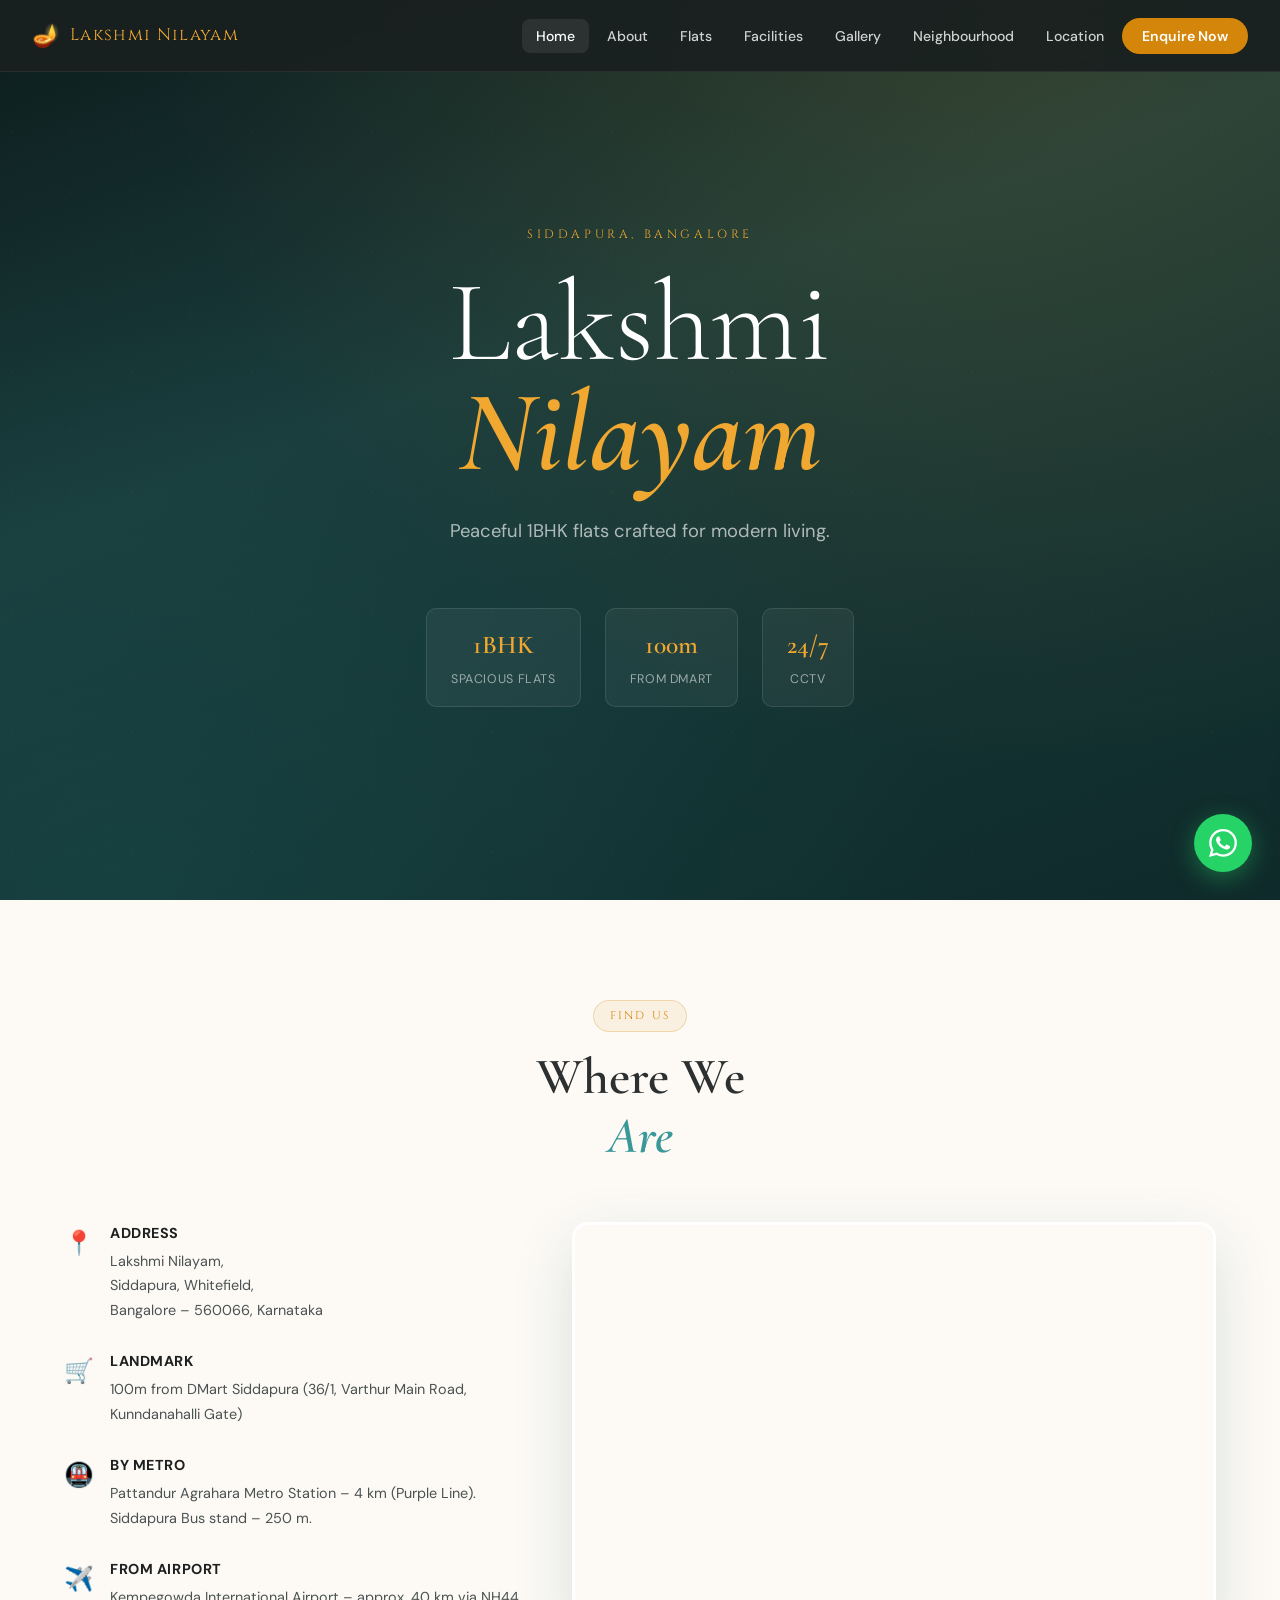
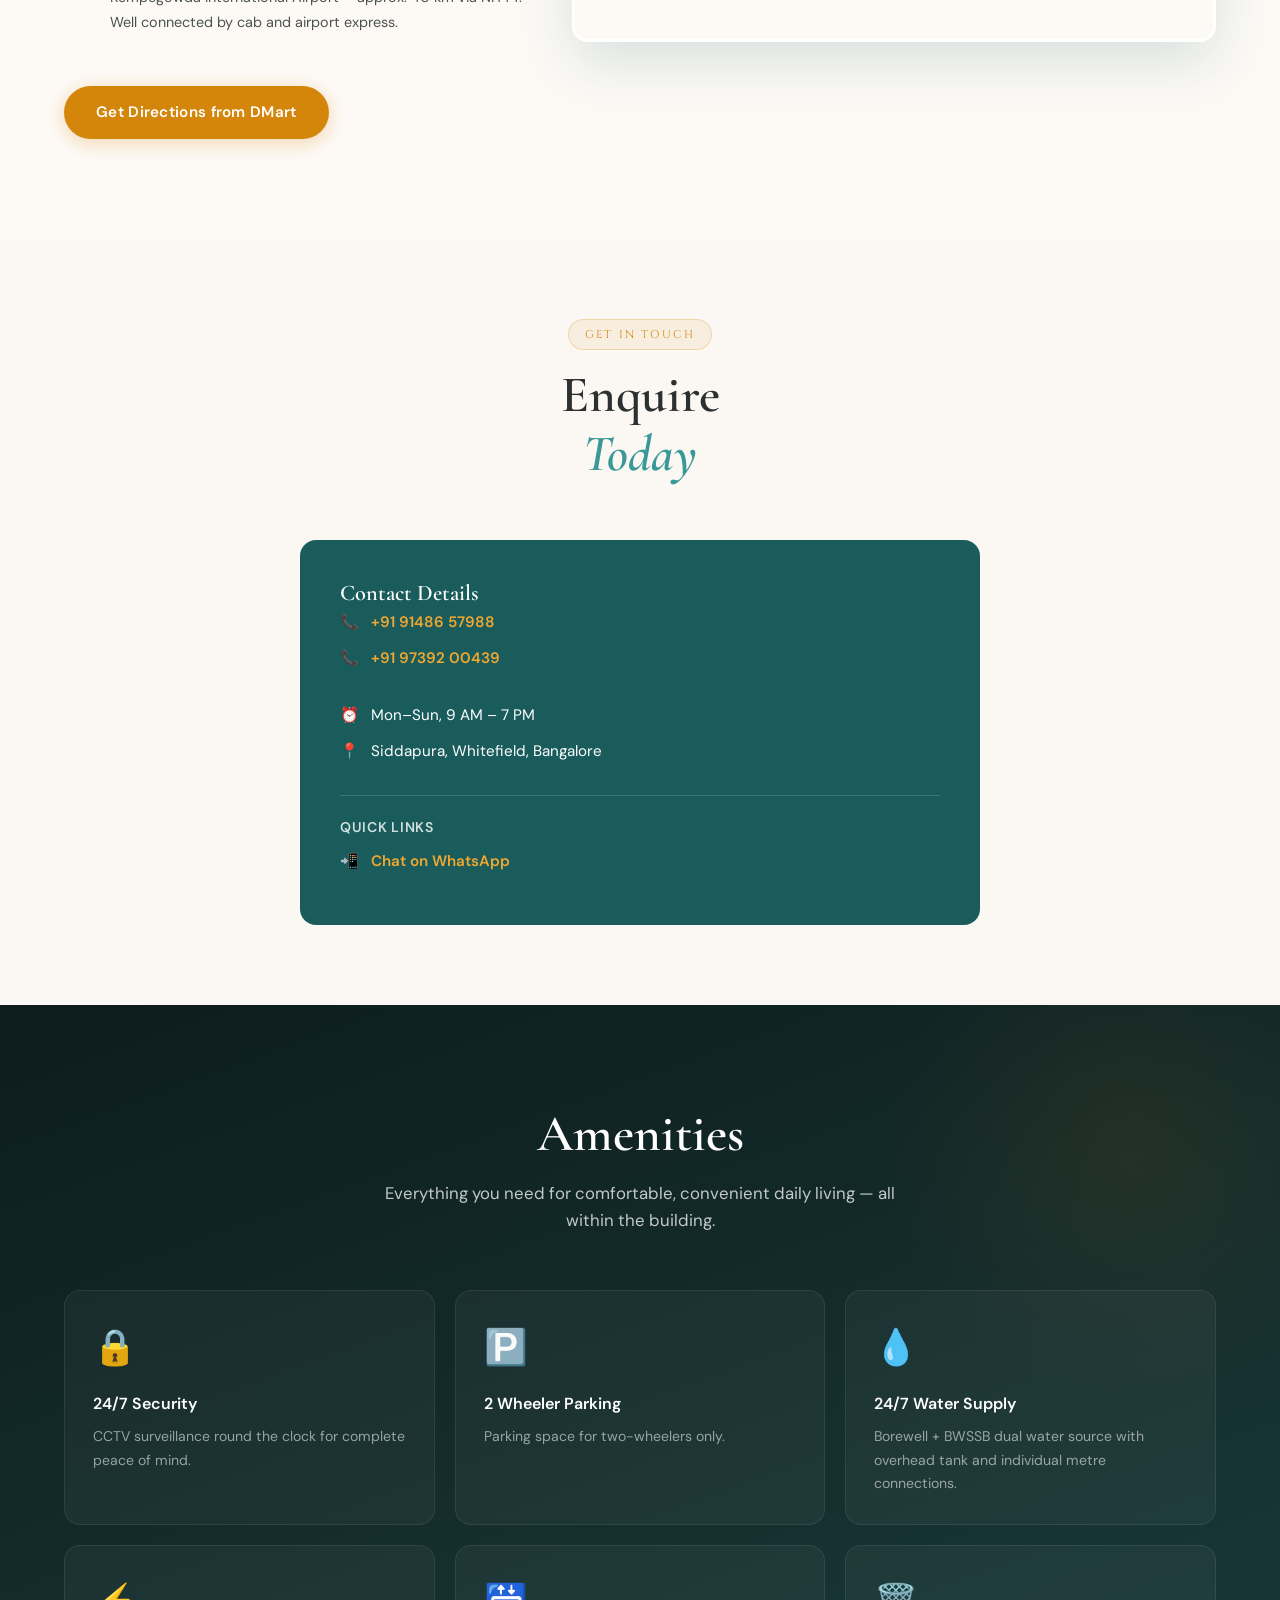
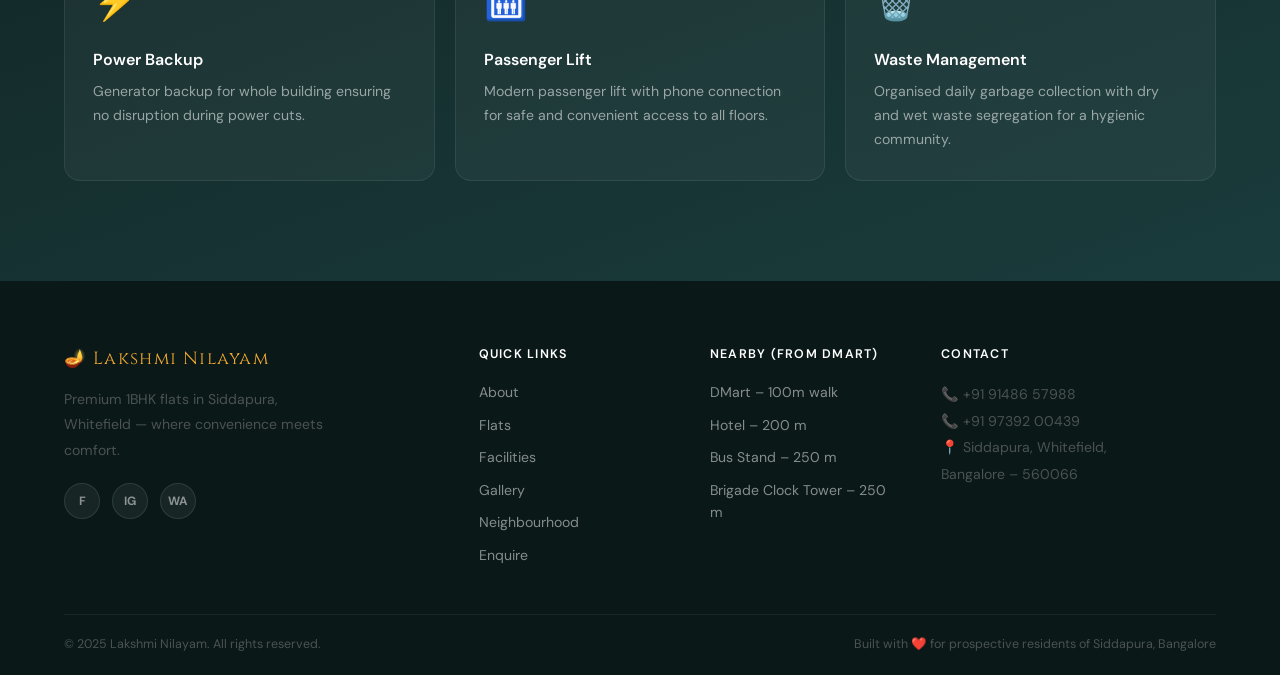
==== index.html @ d3268e86 "Update index.html" ====
<!DOCTYPE html>
<html lang="en">
<head>
  <meta charset="UTF-8" />
  <meta name="viewport" content="width=device-width, initial-scale=1.0" />
  <title>Lakshmi Nilayam – Premium 1BHK Flats, Siddapura, Bangalore</title>
  <link rel="preconnect" href="https://fonts.googleapis.com" />
  <link rel="preconnect" href="https://fonts.gstatic.com" crossorigin />
  <link href="https://fonts.googleapis.com/css2?family=Cormorant+Garamond:ital,wght@0,300;0,400;0,600;0,700;1,300;1,400&family=DM+Sans:wght@300;400;500;600&family=Cinzel:wght@400;600&display=swap" rel="stylesheet" />
  <link rel="stylesheet" href="style.css" />
</head>
<body>

  <!-- NAV -->
  <nav id="navbar">
    <div class="nav-logo">
      <span class="nav-logo-symbol">🪔</span>
      <span class="nav-logo-text">Lakshmi Nilayam</span>
    </div>
    <button class="nav-toggle" id="navToggle" aria-label="Toggle menu">
      <span></span><span></span><span></span>
    </button>
    <ul class="nav-links" id="navLinks">
      <li><a href="#hero">Home</a></li>
      <li><a href="#about">About</a></li>
      <li><a href="#flats">Flats</a></li>
      <li><a href="#facilities">Facilities</a></li>
      <li><a href="#gallery">Gallery</a></li>
      <li><a href="#neighbourhood">Neighbourhood</a></li>
      <li><a href="#location">Location</a></li>
      <li><a href="#contact" class="nav-cta">Enquire Now</a></li>
    </ul>
  </nav>

  <!-- HERO -->
  <section id="hero">
    <div class="hero-bg-pattern"></div>
    <div class="hero-content">
      <p class="hero-eyebrow">Siddapura, Bangalore</p>
      <h1 class="hero-title">
        <span class="hero-title-line">Lakshmi</span>
        <span class="hero-title-line accent">Nilayam</span>
      </h1>
      <p class="hero-subtitle">Peaceful 1BHK flats crafted for modern living.</p>
      <div class="fullhide">
        <div class="hero-actions">
          <a href="#flats" class="btn-primary">Explore Flats</a>
          <a href="#gallery" class="btn-ghost">View Gallery</a>
        </div>
      </div>
      <div class="hero-badges">
        <div class="hero-badge"><span class="badge-num">1BHK</span><span class="badge-label">Spacious Flats</span></div>
        <div class="hero-badge"><span class="badge-num">100m</span><span class="badge-label">from DMart</span></div>
        <div class="hero-badge"><span class="badge-num">24/7</span><span class="badge-label">CCTV</span></div>
      </div>
    </div>
  </section>

  <!-- ABOUT -->
  <div class="fullhide">
  <section id="about" class="about-strip">
    <div class="container">
      <div class="about-grid">
        <div class="about-text">
          <span class="section-eyebrow">About the Property</span>
          <h2 class="section-title">A Home Blessed<br><em>with Grace</em></h2>
          <p>Lakshmi Nilayam is a thoughtfully designed residential building offering well-planned 1BHK flats in the heart of Siddapura, Bangalore. Named after the goddess of prosperity, every flat is crafted with care — generous ventilation, quality fittings, and a warm community atmosphere.</p>
          <p>Situated just <strong>100 metres from DMart Siddapura</strong>, residents enjoy unmatched convenience while living in a calm, well-connected neighbourhood. Whether you're a young professional, a couple, or a small family — Lakshmi Nilayam is built for you.</p>
          <a href="#contact" class="btn-primary" style="margin-top:1.5rem;display:inline-block;">Get in Touch</a>
        </div>
        <div class="about-stats">
          <div class="stat-card">
            <span class="stat-icon">🏠</span>
            <span class="stat-num" data-count="12">0</span>
            <span class="stat-label">1BHK Flats</span>
          </div>
          <div class="stat-card">
            <span class="stat-icon">📐</span>
            <span class="stat-num">540 sq ft</span>
            <span class="stat-label">Carpet Area</span>
          </div>
          <div class="stat-card">
            <span class="stat-icon">🌳</span>
            <span class="stat-num" data-count="4">0</span>
            <span class="stat-label">Floors</span>
          </div>
          <div class="stat-card">
            <span class="stat-icon">🏍️</span>
            <span class="stat-num" data-count="15">0</span>
            <span class="stat-label">Parking Spots</span>
          </div>
        </div>
      </div>
    </div>
  </section>

  <!-- FLATS -->
  <section id="flats" class="flats-section">
    <div class="container">
      <div class="section-header">
        <span class="section-eyebrow">Our Flats</span>
        <h2 class="section-title">Spacious 1BHK<br><em>Residences</em></h2>
        <p class="section-desc">Every flat is a self-contained home, bright and airy, with quality finishes throughout.</p>
      </div>
      <div class="flats-grid">

        <div class="flat-card">
          <!-- Image path: images/bedroom.jpg -->
          <div class="flat-image-placeholder">
            <span class="flat-img-icon">🛏️</span>
            <span class="flat-img-label">Bedroom</span>
          </div>
          <div class="flat-info">
            <h3>Bedroom</h3>
            <p>Spacious master bedroom with large windows for natural light and cross ventilation. Wardrobe provision included.</p>
            <ul class="flat-features">
              <li>✦ Vitrified tile flooring</li>
              <li>✦ False ceiling provision</li>
              <li>✦ Wide window frames</li>
            </ul>
          </div>
        </div>

        <div class="flat-card highlight">
          <div class="flat-badge">Most Popular</div>
          <!-- Image path: images/living-room.jpg -->
          <div class="flat-image-placeholder">
            <span class="flat-img-icon">🛋️</span>
            <span class="flat-img-label">Living Room</span>
          </div>
          <div class="flat-info">
            <h3>Living &amp; Dining</h3>
            <p>Open-plan living and dining area designed for comfort and airflow. Perfect for families and entertaining.</p>
            <ul class="flat-features">
              <li>✦ Premium Italian tiles</li>
              <li>✦ Balcony access</li>
              <li>✦ Concealed wiring</li>
            </ul>
          </div>
        </div>

        <div class="flat-card">
          <!-- Image path: images/kitchen.jpg -->
          <div class="flat-image-placeholder">
            <span class="flat-img-icon">🍳</span>
            <span class="flat-img-label">Kitchen</span>
          </div>
          <div class="flat-info">
            <h3>Modular Kitchen</h3>
            <p>Well-planned kitchen with granite counter provision, stainless-steel sink, and dedicated exhaust fan.</p>
            <ul class="flat-features">
              <li>✦ Granite platform</li>
              <li>✦ Stainless-steel sink</li>
              <li>✦ Exhaust fan point</li>
            </ul>
          </div>
        </div>

        <div class="flat-card">
          <!-- Image path: images/bathroom.jpg -->
          <div class="flat-image-placeholder">
            <span class="flat-img-icon">🚿</span>
            <span class="flat-img-label">Bathroom</span>
          </div>
          <div class="flat-info">
            <h3>Modern Bathroom</h3>
            <p>Fully tiled bathroom with premium sanitary ware, hot water geyser provision, and good ventilation.</p>
            <ul class="flat-features">
              <li>✦ Premium ceramic tiles</li>
              <li>✦ Geyser provision</li>
              <li>✦ Quality sanitary ware</li>
            </ul>
          </div>
        </div>

      </div>
    </div>
  </section>
  </div>

  <!-- GALLERY -->
  <div class="fullhide">
  <section id="gallery" class="gallery-section">
    <div class="container">
      <div class="section-header">
        <span class="section-eyebrow">Gallery</span>
        <h2 class="section-title">See It for<br><em>Yourself</em></h2>
        <p class="section-desc">A visual tour of Lakshmi Nilayam — from the entrance to every corner of a 1BHK flat.</p>
      </div>
    </div>

    <!-- Full-width carousel -->
    <div class="carousel-wrapper">
      <button class="carousel-btn prev" id="prevBtn" aria-label="Previous image">&#8592;</button>
      <div class="carousel-track-container">
        <div class="carousel-track" id="carouselTrack">

          <div class="carousel-slide">
            <!-- To add image: replace the div below with:
                 <img src="images/exterior.jpg" alt="Building Exterior" class="slide-img" />
            -->
            <div class="slide-placeholder" style="background: linear-gradient(135deg, #c8956c 0%, #e8b89a 50%, #f5d5bc 100%);">
              <span class="slide-icon">🏢</span>
              <span class="slide-label">Building Exterior</span>
              <span class="slide-sub">Replace with your photo</span>
            </div>
            <div class="slide-caption">
              <h4>Grand Entrance</h4>
              <p>A welcoming facade with landscaped entrance and covered porch</p>
            </div>
          </div>

          <div class="carousel-slide">
            <!-- To add image: replace the div below with:
                 <img src="images/living-room.jpg" alt="Living Room" class="slide-img" />
            -->
            <div class="slide-placeholder" style="background: linear-gradient(135deg, #7c9a92 0%, #a8c4b8 50%, #d4e8e0 100%);">
              <span class="slide-icon">🛋️</span>
              <span class="slide-label">Living Room</span>
              <span class="slide-sub">Replace with your photo</span>
            </div>
            <div class="slide-caption">
              <h4>Spacious Living Area</h4>
              <p>Open-plan living and dining with natural light pouring through large windows</p>
            </div>
          </div>

          <div class="carousel-slide">
            <!-- To add image: replace the div below with:
                 <img src="images/bedroom.jpg" alt="Bedroom" class="slide-img" />
            -->
            <div class="slide-placeholder" style="background: linear-gradient(135deg, #b5a06a 0%, #d4c28a 50%, #ede5c0 100%);">
              <span class="slide-icon">🛏️</span>
              <span class="slide-label">Bedroom</span>
              <span class="slide-sub">Replace with your photo</span>
            </div>
            <div class="slide-caption">
              <h4>Restful Bedroom</h4>
              <p>Master bedroom with provision for wardrobe and ample storage</p>
            </div>
          </div>

          <div class="carousel-slide">
            <!-- To add image: replace the div below with:
                 <img src="images/kitchen.jpg" alt="Kitchen" class="slide-img" />
            -->
            <div class="slide-placeholder" style="background: linear-gradient(135deg, #8a6d8a 0%, #b89ab8 50%, #dcc8dc 100%);">
              <span class="slide-icon">🍳</span>
              <span class="slide-label">Kitchen</span>
              <span class="slide-sub">Replace with your photo</span>
            </div>
            <div class="slide-caption">
              <h4>Well-Planned Kitchen</h4>
              <p>Granite-top platform, stainless sink, and exhaust fan provision</p>
            </div>
          </div>

          <div class="carousel-slide">
            <!-- To add image: replace the div below with:
                 <img src="images/bathroom.jpg" alt="Bathroom" class="slide-img" />
            -->
            <div class="slide-placeholder" style="background: linear-gradient(135deg, #6d8a9a 0%, #9ab8c8 50%, #c8dce8 100%);">
              <span class="slide-icon">🚿</span>
              <span class="slide-label">Bathroom</span>
              <span class="slide-sub">Replace with your photo</span>
            </div>
            <div class="slide-caption">
              <h4>Modern Bathroom</h4>
              <p>Fully tiled with premium sanitary ware and geyser provision</p>
            </div>
          </div>

          <div class="carousel-slide">
            <!-- To add image: replace the div below with:
                 <img src="images/garden.jpg" alt="Garden" class="slide-img" />
            -->
            <div class="slide-placeholder" style="background: linear-gradient(135deg, #8a9a6d 0%, #b8c89a 50%, #dce8c8 100%);">
              <span class="slide-icon">🌿</span>
              <span class="slide-label">Garden / Terrace</span>
              <span class="slide-sub">Replace with your photo</span>
            </div>
            <div class="slide-caption">
              <h4>Landscaped Greenery</h4>
              <p>A peaceful garden space at the building's entrance for relaxation</p>
            </div>
          </div>

          <div class="carousel-slide">
            <!-- To add image: replace the div below with:
                 <img src="images/parking.jpg" alt="Parking Area" class="slide-img" />
            -->
            <div class="slide-placeholder" style="background: linear-gradient(135deg, #9a6d6d 0%, #c89a9a 50%, #e8c8c8 100%);">
              <span class="slide-icon">🅿️</span>
              <span class="slide-label">Parking Area</span>
              <span class="slide-sub">Replace with your photo</span>
            </div>
            <div class="slide-caption">
              <h4>Covered Parking</h4>
              <p>Dedicated stilt parking for all residents, safe and well-lit</p>
            </div>
          </div>

        </div>
      </div>
      <button class="carousel-btn next" id="nextBtn" aria-label="Next image">&#8594;</button>
      <div class="carousel-dots" id="carouselDots"></div>
      <div class="carousel-counter"><span id="currentSlide">1</span> / <span id="totalSlides">7</span></div>
    </div>
  </section>

  <!-- NEIGHBOURHOOD -->
  <!--
    All distances are measured by road from DMart Siddapura
    (36/1, Varthur Main Road, Kunndanahalli Gate, Siddapura – 560066).
    Direction links open Google Maps showing route FROM DMart TO that location.
    Base coordinates for DMart: 12.9762° N, 77.7142° E
  -->
  <section id="neighbourhood" class="neighbourhood-section">
    <div class="container">
      <div class="section-header">
        <span class="section-eyebrow">Location Advantage</span>
        <h2 class="section-title">Everything<br><em>Close By</em></h2>
        <p class="section-desc">Lakshmi Nilayam sits in a prime Siddapura pocket — surrounded by all the conveniences of modern Bangalore.</p>
      </div>

      <!-- Filter tabs -->
      <div class="nb-filters">
        <button class="nb-filter active" data-filter="all">All</button>
        <button class="nb-filter" data-filter="shopping">🛒 Shopping</button>
        <button class="nb-filter" data-filter="healthcare">🏥 Healthcare</button>
        <button class="nb-filter" data-filter="transport">🚇 Transport</button>
        <button class="nb-filter" data-filter="education">📚 Education</button>
        <button class="nb-filter" data-filter="food">🍽️ Food &amp; Cafes</button>
        <button class="nb-filter" data-filter="parks">🌳 Parks</button>
      </div>

      <div class="nb-grid" id="nbGrid">

        <!-- SHOPPING -->
        <div class="nb-card" data-cat="shopping">
          <div class="nb-icon-wrap shopping"><span>🛒</span></div>
          <div class="nb-info">
            <h4>DMart Siddapura</h4>
            <p>Daily groceries, household essentials</p>
            <div class="nb-dist"><span class="dist-badge star">⭐ 100m walk</span></div>
          </div>
          <!-- Directions from building to DMart -->
          <a class="nb-dir-btn" href="https://www.google.com/maps/dir/Lakshmi+Nilayam+Siddapura+Whitefield+Bangalore/DMart+36%2F1+Varthur+Main+Road+Siddapura+Whitefield+Bangalore+560066" target="_blank" rel="noopener">Directions →</a>
        </div>

        <div class="nb-card" data-cat="shopping">
          <div class="nb-icon-wrap shopping"><span>🛍️</span></div>
          <div class="nb-info">
            <h4>Nexus Whitefield</h4>
            <p>Retail, food court, multiplex</p>
            <!-- ~4 km by road via Varthur Main Rd → EPIP Zone Rd -->
            <div class="nb-dist"><span class="dist-badge">3 km</span></div>
          </div>
          <a class="nb-dir-btn" href="https://www.google.com/maps/dir/D+Mart,+252,+Varthur+Main+Rd,+Patel+Narayanswamy+Layout,+Siddapura,+Whitefield,+Bengaluru,+Karnataka+560066/Nexus+Whitefield,+62,+Whitefield+Main+Rd,+Prestige+Ozone,+Whitefield,+Bengaluru,+Karnataka+560066" target="_blank" rel="noopener">Directions →</a>
        </div>

        <div class="nb-card" data-cat="shopping">
          <div class="nb-icon-wrap shopping"><span>🏬</span></div>
          <div class="nb-info">
            <h4>Park Square Mall, ITPL</h4>
            <p>Shopping, cinema, restaurants</p>
            <!-- ~3.5 km by road via Nallurhalli Rd → ITPL -->
            <div class="nb-dist"><span class="dist-badge">~4.5 km</span></div>
          </div>
          <a class="nb-dir-btn" href="https://www.google.com/maps/dir/DMart+Siddapura+Varthur+Main+Road+Whitefield+Bangalore/Park+Square+Mall+ITPL+Whitefield+Bangalore" target="_blank" rel="noopener">Directions →</a>
        </div>

        <!-- HEALTHCARE -->
        <div class="nb-card" data-cat="healthcare">
          <div class="nb-icon-wrap healthcare"><span>🏥</span></div>
          <div class="nb-info">
            <h4>Vydehi Hospital</h4>
            <p>Multi-specialty hospital</p>
            <!-- ~4 km by road via Nallurhalli Rd → Whitefield Main Rd -->
            <div class="nb-dist"><span class="dist-badge">~4 km</span></div>
          </div>
          <a class="nb-dir-btn" href="https://www.google.com/maps/dir/DMart+Siddapura+Varthur+Main+Road+Whitefield+Bangalore/Vydehi+Hospital+Whitefield+Bangalore" target="_blank" rel="noopener">Directions →</a>
        </div>

        <div class="nb-card" data-cat="healthcare">
          <div class="nb-icon-wrap healthcare"><span>🏨</span></div>
          <div class="nb-info">
            <h4>Sri Sathya Sai Hospital</h4>
            <p>Tertiary care super-specialty</p>
            <!-- ~3 km by road via Whitefield Main Rd -->
            <div class="nb-dist"><span class="dist-badge">~3 km</span></div>
          </div>
          <a class="nb-dir-btn" href="https://www.google.com/maps/dir/DMart+Siddapura+Varthur+Main+Road+Whitefield+Bangalore/Sri+Sathya+Sai+General+Hospital+Whitefield+Bangalore" target="_blank" rel="noopener">Directions →</a>
        </div>

        <div class="nb-card" data-cat="healthcare">
          <div class="nb-icon-wrap healthcare"><span>💊</span></div>
          <div class="nb-info">
            <h4>Local Pharmacies</h4>
            <p>Multiple 24-hr medical stores nearby</p>
            <!-- Several within 300m of DMart on Varthur Main Rd -->
            <div class="nb-dist"><span class="dist-badge">within 300m</span></div>
          </div>
          <a class="nb-dir-btn" href="https://www.google.com/maps/search/pharmacy+near+DMart+Siddapura+Varthur+Main+Road+Whitefield+Bangalore" target="_blank" rel="noopener">Directions →</a>
        </div>

        <!-- TRANSPORT -->
        <div class="nb-card" data-cat="transport">
          <div class="nb-icon-wrap transport"><span>🚇</span></div>
          <div class="nb-info">
            <h4>Pattandur Agrahara Metro</h4>
            <p>Purple Line – nearest metro to DMart area</p>
            <!-- ~1.3 km by road via Varthur Main Rd -->
            <div class="nb-dist"><span class="dist-badge">~1.3 km</span></div>
          </div>
          <a class="nb-dir-btn" href="https://www.google.com/maps/dir/DMart+Siddapura+Varthur+Main+Road+Whitefield+Bangalore/Pattandur+Agrahara+Metro+Station+Bangalore" target="_blank" rel="noopener">Directions →</a>
        </div>

        <div class="nb-card" data-cat="transport">
          <div class="nb-icon-wrap transport"><span>🚇</span></div>
          <div class="nb-info">
            <h4>Marathahalli Bridge</h4>
            <p> Shopping & Entertainment</p>
            <!-- ~2 km by road via Nallurhalli Rd -->
            <div class="nb-dist"><span class="dist-badge">2.5 km</span></div>
          </div>
          <a class="nb-dir-btn" href="https://www.google.com/maps/dir/DMart+Siddapura+Varthur+Main+Road+Whitefield+Bangalore/Marathahalli+Bridge" target="_blank" rel="noopener">Directions →</a>
        </div>

        <div class="nb-card" data-cat="transport">
          <div class="nb-icon-wrap transport"><span>🚪</span></div>
          <div class="nb-info">
            <h4>ITPL Back Gate</h4>
            <p>Direct access to ITPL tech park</p>
            <!-- ~3 km by road -->
            <div class="nb-dist"><span class="dist-badge">~4 km</span></div>
          </div>
          <a class="nb-dir-btn" href="https://www.google.com/maps/dir/DMart+Siddapura+Varthur+Main+Road+Whitefield+Bangalore/ITPL+Back+Gate+Whitefield+Bangalore" target="_blank" rel="noopener">Directions →</a>
        </div>

        <div class="nb-card" data-cat="transport">
          <div class="nb-icon-wrap transport"><span>🚂</span></div>
          <div class="nb-info">
            <h4>KSR Bangalore Railway</h4>
            <p>City Railway Station</p>
            <!-- ~18 km by road via ORR -->
            <div class="nb-dist"><span class="dist-badge">~18 km</span></div>
          </div>
          <a class="nb-dir-btn" href="https://www.google.com/maps/dir/DMart+Siddapura+Varthur+Main+Road+Whitefield+Bangalore/KSR+Bangalore+City+Railway+Station" target="_blank" rel="noopener">Directions →</a>
        </div>

        <!-- EDUCATION -->
        <div class="nb-card" data-cat="education">
          <div class="nb-icon-wrap education"><span>🏫</span></div>
          <div class="nb-info">
            <h4>Vydehi Institute of Medical Sciences</h4>
            <p>Premier medical college campus</p>
            <!-- ~2.5 km by road, same campus as Vydehi Hospital -->
            <div class="nb-dist"><span class="dist-badge">~3.5 km</span></div>
          </div>
          <a class="nb-dir-btn" href="https://www.google.com/maps/dir/DMart+Siddapura+Varthur+Main+Road+Whitefield+Bangalore/Vydehi+Institute+of+Medical+Sciences+Whitefield+Bangalore" target="_blank" rel="noopener">Directions →</a>
        </div>

        <div class="nb-card" data-cat="education">
          <div class="nb-icon-wrap education"><span>📖</span></div>
          <div class="nb-info">
            <h4>Local Schools (CBSE/State)</h4>
            <p>Vydehi School, Glentree Academy &amp; others</p>
            <!-- Schools on Nallurhalli Rd, ~1 km -->
            <div class="nb-dist"><span class="dist-badge">within 1.5 km</span></div>
          </div>
          <a class="nb-dir-btn" href="https://www.google.com/maps/search/schools+near+DMart+Siddapura+Varthur+Main+Road+Whitefield+Bangalore" target="_blank" rel="noopener">Directions →</a>
        </div>

        <!-- FOOD -->
        <div class="nb-card" data-cat="food">
          <div class="nb-icon-wrap food"><span>🍽️</span></div>
          <div class="nb-info">
            <h4>Udupi &amp; Local Hotels</h4>
            <p>Authentic South Indian meals &amp; tiffin</p>
            <!-- Multiple on Varthur Main Rd within 500m -->
            <div class="nb-dist"><span class="dist-badge">within 500m</span></div>
          </div>
          <a class="nb-dir-btn" href="https://www.google.com/maps/search/restaurants+near+DMart+Siddapura+Varthur+Main+Road+Whitefield+Bangalore" target="_blank" rel="noopener">Directions →</a>
        </div>

        <div class="nb-card" data-cat="food">
          <div class="nb-icon-wrap food"><span>☕</span></div>
          <div class="nb-info">
            <h4>Cafes &amp; Bakeries</h4>
            <p>Multiple cafes and fast-food outlets</p>
            <!-- Along Varthur Main Rd and Nallurhalli Rd -->
            <div class="nb-dist"><span class="dist-badge">within 800m</span></div>
          </div>
          <a class="nb-dir-btn" href="https://www.google.com/maps/search/cafes+near+DMart+Siddapura+Varthur+Main+Road+Whitefield+Bangalore" target="_blank" rel="noopener">Directions →</a>
        </div>

        <!-- PARKS -->

        <div class="nb-card" data-cat="parks">
          <div class="nb-icon-wrap parks"><span>🌳</span></div>
          <div class="nb-info">
            <h4>Whitefield Main Area</h4>
            <p>Parks, gardens, weekend getaway spots</p>
            <!-- ~4 km via Whitefield Main Rd -->
            <div class="nb-dist"><span class="dist-badge">~4 km</span></div>
          </div>
          <a class="nb-dir-btn" href="https://www.google.com/maps/dir/DMart+Siddapura+Varthur+Main+Road+Whitefield+Bangalore/Whitefield+Bengaluru+Karnataka" target="_blank" rel="noopener">Directions →</a>
        </div>

      </div>
    </div>
  </section>
  </div>
  <!-- LOCATION MAP -->
  <section id="location" class="location-section">
    <div class="container">
      <div class="section-header">
        <span class="section-eyebrow">Find Us</span>
        <h2 class="section-title">Where We<br><em>Are</em></h2>
      </div>
      <div class="location-grid">
        <div class="location-details">
          <div class="loc-item">
            <span class="loc-icon">📍</span>
            <div>
              <h4>Address</h4>
              <p>Lakshmi Nilayam,<br>Siddapura, Whitefield,<br>Bangalore – 560066, Karnataka</p>
            </div>
          </div>
          <div class="loc-item">
            <span class="loc-icon">🛒</span>
            <div>
              <h4>Landmark</h4>
              <p>100m from DMart Siddapura (36/1, Varthur Main Road, Kunndanahalli Gate)</p>
            </div>
          </div>
          <div class="loc-item">
            <span class="loc-icon">🚇</span>
            <div>
              <h4>By Metro</h4>
              <p>Pattandur Agrahara Metro Station – 4 km (Purple Line). Siddapura Bus stand – 250 m.</p>
            </div>
          </div>
          <div class="loc-item">
            <span class="loc-icon">✈️</span>
            <div>
              <h4>From Airport</h4>
              <p>Kempegowda International Airport – approx. 40 km via NH44. Well connected by cab and airport express.</p>
            </div>
          </div>
          <!-- Opens Google Maps directions from DMart to building location -->
          <a href="https://www.google.com/maps/dir/DMart+Siddapura+Varthur+Main+Road+Whitefield+Bangalore/Siddapura+Whitefield+Bengaluru+Karnataka+560066" target="_blank" rel="noopener" class="btn-primary" style="margin-top:1.5rem;display:inline-block;">Get Directions from DMart</a>
        </div>
        <div class="map-embed">
          <!--
            EMBED MAP UPDATE:
            Replace the src below with an embed centred exactly on Lakshmi Nilayam once you have the
            precise pin on Google Maps.
            Steps:
              1. Open Google Maps, find your building
              2. Click Share → Embed a map → Copy HTML
              3. Paste the src URL here
            Current embed: centred on DMart Siddapura area (12.9762, 77.7142)
          -->
          <iframe
            title="Lakshmi Nilayam Location"
            src="https://www.google.com/maps/embed?pb=!1m10!1m8!1m3!1d256.9402627646527!2d77.72849732697557!3d12.954037824963562!3m2!1i1024!2i768!4f13.1!5e1!3m2!1sen!2sus!4v1780656624780!5m2!1sen!2sus" width="600" height="450" style="border:0;" allowfullscreen="" loading="lazy" referrerpolicy="no-referrer-when-downgrade">
            allowfullscreen=""
            loading="lazy"
            referrerpolicy="no-referrer-when-downgrade">
          </iframe>
        </div>
      </div>
    </div>
  </section>

  <!-- CONTACT -->
  <section id="contact" class="contact-section">
    <div class="container">
      <div class="section-header">
        <span class="section-eyebrow">Get in Touch</span>
        <h2 class="section-title">Enquire<br><em>Today</em></h2>
      </div>
      <div class="contact-sidebar">
        <div class="contact-info-card">
          <div>
            <h3>Contact Details</h3>
            <div class="ci-row"><span>📞</span><a href="tel:+919148657988">+91 91486 57988</a></div>
            <div class="ci-row"><span>📞</span><a href="tel:+919739200439">+91 97392 00439</a></div>
          </div>
          <div>
            <div class="ci-row"><span>⏰</span><span>Mon–Sun, 9 AM – 7 PM</span></div>
            <div class="ci-row"><span>📍</span><span>Siddapura, Whitefield, Bangalore</span></div>
          </div>
          <div class="contact-divider"></div>
          <div>
            <h4>Quick Links</h4>
            <div class="ci-row"><span>📲</span><a href="https://wa.me/919739200439" target="_blank" rel="noopener">Chat on WhatsApp</a></div>
          </div>
        </div>
      </div>
    </div>
  </section>

  <!-- FACILITIES -->
  <section id="facilities" class="facilities-section">
    <div class="fac-bg-decoration"></div>
    <div class="container">
      <div class="section-header light">
        <h2 class="section-title">Amenities</em></h2>
        <p class="section-desc">Everything you need for comfortable, convenient daily living — all within the building.</p>
      </div>
      <div class="facilities-grid">
        <div class="fac-card" data-delay="0">
          <div class="fac-icon">🔒</div>
          <h4>24/7 Security</h4>
          <p>CCTV surveillance round the clock for complete peace of mind.</p>
        </div>
        <div class="fac-card" data-delay="1">
          <div class="fac-icon">🅿️</div>
          <h4>2 Wheeler Parking</h4>
          <p>Parking space for two-wheelers only.</p>
        </div>
        <div class="fac-card" data-delay="2">
          <div class="fac-icon">💧</div>
          <h4>24/7 Water Supply</h4>
          <p>Borewell + BWSSB dual water source with overhead tank and individual metre connections.</p>
        </div>
        <div class="fac-card" data-delay="3">
          <div class="fac-icon">⚡</div>
          <h4>Power Backup</h4>
          <p>Generator backup for whole building ensuring no disruption during power cuts.</p>
        </div>
        <div class="fac-card" data-delay="4">
          <div class="fac-icon">🛗</div>
          <h4>Passenger Lift</h4>
          <p>Modern passenger lift with phone connection for safe and convenient access to all floors.</p>
        </div>
        <div class="fac-card" data-delay="5">
          <div class="fac-icon">🗑️</div>
          <h4>Waste Management</h4>
          <p>Organised daily garbage collection with dry and wet waste segregation for a hygienic community.</p>
        </div>
      </div>
    </div>
  </section>

  <!-- FOOTER -->
  <footer class="site-footer">
    <div class="container">
      <div class="footer-grid">
        <div class="footer-brand">
          <div class="footer-logo">🪔 Lakshmi Nilayam</div>
          <p>Premium 1BHK flats in Siddapura, Whitefield — where convenience meets comfort.</p>
          <div class="footer-social">
            <a href="#" aria-label="Facebook">f</a>
            <a href="#" aria-label="Instagram">ig</a>
            <a href="https://wa.me/919739200439" aria-label="WhatsApp">wa</a>
          </div>
        </div>
        <div class="footer-links">
          <h5>Quick Links</h5>
          <ul>
            <li><a href="#about">About</a></li>
            <li><a href="#flats">Flats</a></li>
            <li><a href="#facilities">Facilities</a></li>
            <li><a href="#gallery">Gallery</a></li>
            <li><a href="#neighbourhood">Neighbourhood</a></li>
            <li><a href="#contact">Enquire</a></li>
          </ul>
        </div>
        <div class="footer-links">
          <h5>Nearby (from DMart)</h5>
          <ul>
            <li>DMart – 100m walk</li>
            <li>Hotel – 200 m</li>
            <li>Bus Stand – 250 m</li>
            <li>Brigade Clock Tower – 250 m</li>
          </ul>
        </div>
        <div class="footer-contact">
          <h5>Contact</h5>
          <p>📞 +91 91486 57988</p>
          <p>📞 +91 97392 00439</p>
          <p>📍 Siddapura, Whitefield,<br>Bangalore – 560066</p>
        </div>
      </div>
      <div class="footer-bottom">
        <p>© 2025 Lakshmi Nilayam. All rights reserved.</p>
        <p>Built with ❤️ for prospective residents of Siddapura, Bangalore</p>
      </div>
    </div>
  </footer>

  <!-- FLOATING WHATSAPP BUTTON -->
  <a href="https://wa.me/919739200439" class="whatsapp-float" target="_blank" rel="noopener" aria-label="Chat on WhatsApp">
    <svg viewBox="0 0 24 24" fill="currentColor"><path d="M17.472 14.382c-.297-.149-1.758-.867-2.03-.967-.273-.099-.471-.148-.67.15-.197.297-.767.966-.94 1.164-.173.199-.347.223-.644.075-.297-.15-1.255-.463-2.39-1.475-.883-.788-1.48-1.761-1.653-2.059-.173-.297-.018-.458.13-.606.134-.133.298-.347.446-.52.149-.174.198-.298.298-.497.099-.198.05-.371-.025-.52-.075-.149-.669-1.612-.916-2.207-.242-.579-.487-.5-.669-.51-.173-.008-.371-.01-.57-.01-.198 0-.52.074-.792.372-.272.297-1.04 1.016-1.04 2.479 0 1.462 1.065 2.875 1.213 3.074.149.198 2.096 3.2 5.077 4.487.709.306 1.262.489 1.694.625.712.227 1.36.195 1.871.118.571-.085 1.758-.719 2.006-1.413.248-.694.248-1.289.173-1.413-.074-.124-.272-.198-.57-.347m-5.421 7.403h-.004a9.87 9.87 0 01-5.031-1.378l-.361-.214-3.741.982.998-3.648-.235-.374a9.86 9.86 0 01-1.51-5.26c.001-5.45 4.436-9.884 9.888-9.884 2.64 0 5.122 1.03 6.988 2.898a9.825 9.825 0 012.893 6.994c-.003 5.45-4.437 9.884-9.885 9.884m8.413-18.297A11.815 11.815 0 0012.05 0C5.495 0 .16 5.335.157 11.892c0 2.096.547 4.142 1.588 5.945L.057 24l6.305-1.654a11.882 11.882 0 005.683 1.448h.005c6.554 0 11.89-5.335 11.893-11.893a11.821 11.821 0 00-3.48-8.413z"/></svg>
  </a>

  <!-- TOAST (used by contact form JS if re-added) -->
  <div class="toast" id="toast">✅ Message sent! We'll contact you shortly.</div>

  <script src="script.js"></script>
</body>
</html>
---- style.css ----
/* =============================================
   LAKSHMI NILAYAM — style.css
   Aesthetic: Warm Indian Luxury — deep teal,
   saffron gold, off-white, Cormorant serif
   ============================================= */

*, *::before, *::after { box-sizing: border-box; margin: 0; padding: 0; }

:root {
  --saffron: #D4860B;
  --saffron-light: #F0A830;
  --saffron-pale: #FDF3E3;
  --teal: #1A5C5C;
  --teal-mid: #2A7A7A;
  --teal-light: #3A9898;
  --teal-pale: #E8F4F4;
  --cream: #FBF8F3;
  --warm-white: #FDFAF6;
  --charcoal: #1E2020;
  --text-dark: #2C3030;
  --text-mid: #4A5252;
  --text-light: #768080;
  --border: rgba(26,92,92,0.12);
  --shadow-sm: 0 2px 12px rgba(26,92,92,0.08);
  --shadow-md: 0 8px 32px rgba(26,92,92,0.12);
  --shadow-lg: 0 20px 60px rgba(26,92,92,0.16);
  --radius: 16px;
  --radius-sm: 10px;
  --font-display: 'Cinzel', serif;
  --font-serif: 'Cormorant Garamond', serif;
  --font-body: 'DM Sans', sans-serif;
  --nav-h: 72px;
}

html { scroll-behavior: smooth; }

body {
  font-family: var(--font-body);
  color: var(--text-dark);
  background: var(--warm-white);
  overflow-x: hidden;
  line-height: 1.6;
}

/* TYPOGRAPHY */
h1, h2, h3 { font-family: var(--font-serif); font-weight: 600; line-height: 1.15; }
h4, h5 { font-family: var(--font-body); font-weight: 600; }
em { font-style: italic; color: var(--teal-light); }
p { color: var(--text-mid); }
a { text-decoration: none; color: inherit; }

.container { max-width: 1200px; margin: 0 auto; padding: 0 24px; }

/* SECTION HEADERS */
.section-header { text-align: center; margin-bottom: 56px; }
.section-header.light .section-title,
.section-header.light .section-eyebrow { color: white; }
.section-header.light .section-desc { color: rgba(255,255,255,0.75); }
.section-eyebrow {
  display: inline-block;
  font-family: var(--font-display);
  font-size: 0.7rem;
  letter-spacing: 0.2em;
  text-transform: uppercase;
  color: var(--saffron);
  background: rgba(212,134,11,0.08);
  border: 1px solid rgba(212,134,11,0.25);
  padding: 6px 16px;
  border-radius: 50px;
  margin-bottom: 16px;
}
.section-title { font-size: clamp(2rem, 4vw, 3.2rem); margin-bottom: 16px; }
.section-desc { font-size: 1.05rem; color: var(--text-mid); max-width: 560px; margin: 0 auto; }

/* BUTTONS */
.btn-primary {
  display: inline-flex; align-items: center; gap: 6px;
  background: var(--saffron);
  color: white;
  padding: 14px 32px;
  border-radius: 50px;
  font-family: var(--font-body);
  font-weight: 600;
  font-size: 0.95rem;
  letter-spacing: 0.02em;
  border: none; cursor: pointer;
  transition: all 0.3s ease;
  box-shadow: 0 4px 20px rgba(212,134,11,0.3);
}
.btn-primary:hover {
  background: var(--saffron-light);
  transform: translateY(-2px);
  box-shadow: 0 8px 28px rgba(212,134,11,0.4);
}
.btn-ghost {
  display: inline-flex; align-items: center; gap: 6px;
  background: transparent;
  color: white;
  padding: 14px 32px;
  border-radius: 50px;
  font-weight: 600;
  font-size: 0.95rem;
  border: 2px solid rgba(255,255,255,0.5);
  cursor: pointer;
  transition: all 0.3s ease;
}
.btn-ghost:hover {
  background: rgba(255,255,255,0.12);
  border-color: white;
  transform: translateY(-2px);
}

/* ============ NAVBAR ============ */
#navbar {
  position: fixed;
  top: 0; left: 0; right: 0;
  z-index: 1000;
  height: var(--nav-h);
  display: flex;
  align-items: center;
  justify-content: space-between;
  padding: 0 32px;
  background: rgba(26,32,32,0.92);
  backdrop-filter: blur(20px);
  -webkit-backdrop-filter: blur(20px);
  border-bottom: 1px solid rgba(255,255,255,0.06);
  transition: all 0.3s ease;
}
#navbar.scrolled {
  background: rgba(26,92,92,0.97);
  box-shadow: 0 4px 24px rgba(0,0,0,0.2);
}
.nav-logo { display: flex; align-items: center; gap: 10px; }
.nav-logo-symbol { font-size: 1.4rem; }
.nav-logo-text {
  font-family: var(--font-display);
  font-size: 1.05rem;
  letter-spacing: 0.08em;
  color: var(--saffron-light);
}
.nav-links { display: flex; align-items: center; gap: 4px; list-style: none; }
.nav-links li a {
  color: rgba(255,255,255,0.8);
  font-size: 0.88rem;
  font-weight: 500;
  padding: 8px 14px;
  border-radius: 8px;
  transition: all 0.2s;
}
.nav-links li a:hover,
.nav-links li a.active { color: white; background: rgba(255,255,255,0.08); }
.nav-links .nav-cta {
  background: var(--saffron);
  color: white !important;
  padding: 9px 20px;
  border-radius: 50px;
  font-weight: 600;
}
.nav-links .nav-cta:hover { background: var(--saffron-light); }
.nav-toggle {
  display: none;
  flex-direction: column;
  gap: 5px;
  background: none;
  border: none;
  cursor: pointer;
  padding: 8px;
}
.nav-toggle span {
  display: block;
  width: 24px;
  height: 2px;
  background: white;
  border-radius: 2px;
  transition: all 0.3s;
}

/* ============ HERO ============ */
#hero {
  min-height: 100vh;
  background:
    radial-gradient(ellipse at 80% 0%, rgba(212,134,11,0.15) 0%, transparent 60%),
    radial-gradient(ellipse at 10% 100%, rgba(26,92,92,0.3) 0%, transparent 50%),
    linear-gradient(160deg, #0d1c1c 0%, #1a3c3c 40%, #0f2a2a 100%);
  display: flex;
  flex-direction: column;
  align-items: center;
  justify-content: center;
  text-align: center;
  padding: calc(var(--nav-h) + 40px) 24px 80px;
  position: relative;
  overflow: hidden;
}
.hero-bg-pattern {
  position: absolute; inset: 0;
  background-image:
    radial-gradient(circle at 20% 20%, rgba(212,134,11,0.04) 1px, transparent 1px),
    radial-gradient(circle at 80% 80%, rgba(58,152,152,0.04) 1px, transparent 1px);
  background-size: 60px 60px, 40px 40px;
  pointer-events: none;
}
.hero-content { position: relative; z-index: 1; max-width: 800px; }
.hero-eyebrow {
  font-family: var(--font-display);
  font-size: 0.75rem;
  letter-spacing: 0.3em;
  text-transform: uppercase;
  color: var(--saffron-light);
  margin-bottom: 24px;
  animation: fadeInUp 0.8s ease both;
}
.hero-title {
  font-size: clamp(3.5rem, 9vw, 8rem);
  font-weight: 300;
  line-height: 0.95;
  color: white;
  margin-bottom: 28px;
  animation: fadeInUp 0.8s 0.15s ease both;
}
.hero-title-line { display: block; }
.hero-title .accent {
  color: var(--saffron-light);
  font-style: italic;
  font-weight: 600;
}
.hero-subtitle {
  font-size: 1.15rem;
  color: rgba(255,255,255,0.65);
  max-width: 480px;
  margin: 0 auto 40px;
  line-height: 1.8;
  animation: fadeInUp 0.8s 0.3s ease both;
}
.hero-actions {
  display: flex;
  gap: 16px;
  justify-content: center;
  flex-wrap: wrap;
  animation: fadeInUp 0.8s 0.45s ease both;
}
.hero-badges {
  display: flex;
  gap: 24px;
  margin-top: 60px;
  justify-content: center;
  flex-wrap: wrap;
  animation: fadeInUp 0.8s 0.6s ease both;
}
.hero-badge {
  display: flex;
  flex-direction: column;
  align-items: center;
  gap: 4px;
  padding: 16px 24px;
  background: rgba(255,255,255,0.05);
  border: 1px solid rgba(255,255,255,0.1);
  border-radius: var(--radius-sm);
  backdrop-filter: blur(10px);
}
.badge-num {
  font-family: var(--font-serif);
  font-size: 1.6rem;
  font-weight: 600;
  color: var(--saffron-light);
}
.badge-label {
  font-size: 0.78rem;
  color: rgba(255,255,255,0.55);
  text-transform: uppercase;
  letter-spacing: 0.05em;
}

/* ============ ABOUT ============ */
.about-strip {
  padding: 100px 0;
  background: var(--warm-white);
}
.about-grid {
  display: grid;
  grid-template-columns: 1fr 1fr;
  gap: 64px;
  align-items: start;
}
.about-text .section-eyebrow { margin-bottom: 16px; }
.about-text .section-title { text-align: left; margin-bottom: 20px; }
.about-text p { margin-bottom: 16px; line-height: 1.9; }
.about-stats {
  display: grid;
  grid-template-columns: 1fr 1fr;
  gap: 16px;
}
.stat-card {
  background: var(--teal-pale);
  border-radius: var(--radius);
  padding: 28px 20px;
  text-align: center;
  border: 1px solid rgba(26,92,92,0.08);
  transition: transform 0.3s, box-shadow 0.3s;
}
.stat-card:hover { transform: translateY(-4px); box-shadow: var(--shadow-md); }
.stat-icon { font-size: 1.8rem; display: block; margin-bottom: 12px; }
.stat-num {
  display: block;
  font-family: var(--font-serif);
  font-size: 2.4rem;
  font-weight: 600;
  color: var(--teal);
  line-height: 1;
}
.stat-label { display: block; font-size: 0.82rem; color: var(--text-light); margin-top: 6px; text-transform: uppercase; letter-spacing: 0.05em; }

/* ============ FLATS ============ */
.flats-section {
  padding: 100px 0;
  background: var(--cream);
}
.flats-grid {
  display: grid;
  grid-template-columns: repeat(2, 1fr);
  gap: 24px;
}
.flat-card {
  background: white;
  border-radius: var(--radius);
  overflow: hidden;
  border: 1px solid var(--border);
  box-shadow: var(--shadow-sm);
  transition: all 0.4s ease;
  position: relative;
}
.flat-card:hover { transform: translateY(-6px); box-shadow: var(--shadow-lg); border-color: rgba(26,92,92,0.2); }
.flat-card.highlight { border-color: var(--teal-light); box-shadow: 0 4px 32px rgba(26,92,92,0.15); }
.flat-badge {
  position: absolute;
  top: 16px; right: 16px;
  background: var(--saffron);
  color: white;
  font-size: 0.72rem;
  font-weight: 700;
  padding: 5px 12px;
  border-radius: 50px;
  letter-spacing: 0.05em;
  text-transform: uppercase;
}
.flat-image-placeholder {
  height: 200px;
  display: flex;
  flex-direction: column;
  align-items: center;
  justify-content: center;
  background: var(--teal-pale);
  gap: 8px;
}
/* When you add real images, use: */
/* .flat-card img { width: 100%; height: 200px; object-fit: cover; display: block; } */
.flat-img-icon { font-size: 3rem; }
.flat-img-label { font-size: 0.8rem; color: var(--text-light); text-transform: uppercase; letter-spacing: 0.1em; }
.flat-info { padding: 24px; }
.flat-info h3 { font-size: 1.3rem; margin-bottom: 10px; color: var(--charcoal); }
.flat-info p { font-size: 0.9rem; line-height: 1.7; margin-bottom: 16px; }
.flat-features { list-style: none; display: flex; flex-direction: column; gap: 6px; }
.flat-features li { font-size: 0.85rem; color: var(--teal-mid); }

/* ============ FACILITIES ============ */
.facilities-section {
  padding: 100px 0;
  background: linear-gradient(160deg, #0d1c1c 0%, #163030 60%, #1a3c3c 100%);
  position: relative;
  overflow: hidden;
}
.fac-bg-decoration {
  position: absolute;
  top: -100px; right: -100px;
  width: 500px; height: 500px;
  border-radius: 50%;
  background: radial-gradient(circle, rgba(212,134,11,0.08) 0%, transparent 70%);
  pointer-events: none;
}
.facilities-grid {
  display: grid;
  grid-template-columns: repeat(3, 1fr);
  gap: 20px;
}
.fac-card {
  background: rgba(255,255,255,0.04);
  border: 1px solid rgba(255,255,255,0.08);
  border-radius: var(--radius);
  padding: 28px;
  transition: all 0.4s ease;
  opacity: 0;
  transform: translateY(20px);
}
.fac-card.visible { opacity: 1; transform: none; }
.fac-card:hover {
  background: rgba(255,255,255,0.07);
  border-color: rgba(212,134,11,0.3);
  transform: translateY(-4px);
  box-shadow: 0 12px 40px rgba(0,0,0,0.3);
}
.fac-icon { font-size: 2.2rem; margin-bottom: 16px; display: block; }
.fac-card h4 { color: white; margin-bottom: 8px; font-size: 1rem; }
.fac-card p { color: rgba(255,255,255,0.55); font-size: 0.88rem; line-height: 1.7; }

/* ============ GALLERY ============ */
.gallery-section { padding: 100px 0 60px; background: var(--warm-white); }
.carousel-wrapper {
  position: relative;
  margin: 40px 0 32px;
  overflow: hidden;
}
.carousel-track-container {
  overflow: hidden;
  width: 100%;
}
.carousel-track {
  display: flex;
  transition: transform 0.5s cubic-bezier(0.4, 0, 0.2, 1);
  will-change: transform;
}
.carousel-slide { min-width: 100%; }
.slide-placeholder {
  width: 100%;
  height: 520px;
  display: flex;
  flex-direction: column;
  align-items: center;
  justify-content: center;
  gap: 12px;
}
/* When adding real images, use: */
/* .slide-img { width: 100%; height: 520px; object-fit: cover; display: block; } */
.slide-icon { font-size: 5rem; }
.slide-label {
  font-family: var(--font-serif);
  font-size: 1.5rem;
  color: rgba(255,255,255,0.9);
  font-style: italic;
}
.slide-sub { font-size: 0.82rem; color: rgba(255,255,255,0.5); text-transform: uppercase; letter-spacing: 0.1em; }
.slide-caption {
  max-width: 700px;
  margin: 24px auto;
  text-align: center;
  padding: 0 24px;
}
.slide-caption h4 { font-size: 1.4rem; margin-bottom: 6px; color: var(--charcoal); }
.slide-caption p { color: var(--text-light); }
.carousel-btn {
  position: absolute;
  top: 220px;
  z-index: 10;
  width: 52px; height: 52px;
  border-radius: 50%;
  background: white;
  border: 2px solid var(--border);
  box-shadow: var(--shadow-md);
  cursor: pointer;
  font-size: 1.2rem;
  color: var(--teal);
  transition: all 0.3s ease;
  display: flex; align-items: center; justify-content: center;
}
.carousel-btn:hover { background: var(--saffron); color: white; border-color: var(--saffron); transform: scale(1.1); }
.carousel-btn.prev { left: 24px; }
.carousel-btn.next { right: 24px; }
.carousel-dots {
  display: flex;
  justify-content: center;
  gap: 8px;
  margin-top: 0;
}
.carousel-dot {
  width: 8px; height: 8px;
  border-radius: 50%;
  background: var(--border);
  border: 2px solid var(--teal-light);
  cursor: pointer;
  transition: all 0.3s;
}
.carousel-dot.active { background: var(--saffron); border-color: var(--saffron); width: 24px; border-radius: 4px; }
.carousel-counter {
  text-align: center;
  margin-top: 12px;
  font-size: 0.82rem;
  color: var(--text-light);
  letter-spacing: 0.05em;
}

/* ============ NEIGHBOURHOOD ============ */
.neighbourhood-section { padding: 100px 0; background: var(--cream); }
.nb-filters {
  display: flex;
  flex-wrap: wrap;
  gap: 10px;
  justify-content: center;
  margin-bottom: 44px;
}
.nb-filter {
  padding: 9px 20px;
  border-radius: 50px;
  border: 1.5px solid var(--border);
  background: white;
  font-size: 0.85rem;
  font-family: var(--font-body);
  font-weight: 500;
  cursor: pointer;
  transition: all 0.25s;
  color: var(--text-mid);
}
.nb-filter:hover { border-color: var(--teal-light); color: var(--teal); }
.nb-filter.active { background: var(--teal); color: white; border-color: var(--teal); }
.nb-grid {
  display: grid;
  grid-template-columns: repeat(3, 1fr);
  gap: 16px;
}
.nb-card {
  background: white;
  border-radius: var(--radius);
  padding: 20px;
  border: 1px solid var(--border);
  display: flex;
  align-items: flex-start;
  gap: 14px;
  transition: all 0.3s ease;
  box-shadow: var(--shadow-sm);
}
.nb-card:hover { transform: translateY(-3px); box-shadow: var(--shadow-md); border-color: rgba(26,92,92,0.2); }
.nb-icon-wrap {
  width: 44px; height: 44px;
  border-radius: 12px;
  display: flex; align-items: center; justify-content: center;
  font-size: 1.3rem;
  flex-shrink: 0;
}
.nb-icon-wrap.shopping { background: #FFF3E0; }
.nb-icon-wrap.healthcare { background: #FCE4EC; }
.nb-icon-wrap.transport { background: #E3F2FD; }
.nb-icon-wrap.education { background: #F3E5F5; }
.nb-icon-wrap.food { background: #FFF8E1; }
.nb-icon-wrap.parks { background: #E8F5E9; }
.nb-info { flex: 1; min-width: 0; }
.nb-info h4 { font-size: 0.9rem; font-weight: 600; margin-bottom: 3px; white-space: nowrap; overflow: hidden; text-overflow: ellipsis; }
.nb-info p { font-size: 0.8rem; color: var(--text-light); margin-bottom: 8px; }
.nb-dist { display: flex; gap: 6px; flex-wrap: wrap; }
.dist-badge {
  font-size: 0.75rem;
  padding: 3px 10px;
  border-radius: 50px;
  background: var(--teal-pale);
  color: var(--teal);
  font-weight: 600;
  border: 1px solid rgba(26,92,92,0.15);
}
.dist-badge.star { background: rgba(212,134,11,0.1); color: var(--saffron); border-color: rgba(212,134,11,0.3); }
.nb-dir-btn {
  font-size: 0.78rem;
  color: var(--teal-mid);
  white-space: nowrap;
  font-weight: 600;
  padding: 6px 0;
  border-bottom: 1px solid transparent;
  transition: all 0.2s;
  flex-shrink: 0;
}
.nb-dir-btn:hover { color: var(--saffron); border-bottom-color: var(--saffron); }

/* ============ LOCATION ============ */
.location-section { padding: 100px 0; background: var(--warm-white); }
.location-grid {
  display: grid;
  grid-template-columns: 1fr 1.4fr;
  gap: 48px;
  align-items: start;
}
.loc-item {
  display: flex;
  gap: 16px;
  margin-bottom: 28px;
  align-items: flex-start;
}
.loc-icon { font-size: 1.5rem; flex-shrink: 0; margin-top: 2px; }
.loc-item h4 { font-size: 0.9rem; font-weight: 700; color: var(--charcoal); margin-bottom: 4px; text-transform: uppercase; letter-spacing: 0.04em; }
.loc-item p { font-size: 0.9rem; line-height: 1.7; }
.map-embed {
  border-radius: var(--radius);
  overflow: hidden;
  box-shadow: var(--shadow-lg);
  border: 3px solid white;
  height: 420px;
}
.map-embed iframe { width: 100%; height: 100%; border: none; display: block; }

/* ============ CONTACT ============ */
.contact-section { padding: 80px 0; background: var(--cream); }
.contact-sidebar { max-width: 680px; margin: 0 auto; }
.contact-info-card {
  background: var(--teal);
  color: white;
  border-radius: var(--radius);
  padding: 40px;
  display: flex;
  flex-direction: column;
  gap: 20px;
}
.contact-info-card h3 { color: white; font-size: 1.4rem; margin-bottom: 4px; }
.contact-info-card h4 { color: rgba(255,255,255,0.8); font-size: 0.88rem; text-transform: uppercase; letter-spacing: 0.05em; margin-bottom: 10px; }
.ci-row { display: flex; align-items: center; gap: 12px; margin-bottom: 12px; font-size: 0.95rem; }
.ci-row a { color: var(--saffron-light); font-weight: 600; }
.contact-divider { border: none; border-top: 1px solid rgba(255,255,255,0.15); }

/* ============ FOOTER ============ */
.site-footer {
  background: #0a1818;
  padding: 64px 0 0;
  color: rgba(255,255,255,0.6);
}
.footer-grid {
  display: grid;
  grid-template-columns: 2fr 1fr 1fr 1.5fr;
  gap: 48px;
  padding-bottom: 48px;
  border-bottom: 1px solid rgba(255,255,255,0.06);
}
.footer-logo {
  font-family: var(--font-display);
  font-size: 1.1rem;
  color: var(--saffron-light);
  letter-spacing: 0.08em;
  margin-bottom: 14px;
}
.footer-brand p { font-size: 0.88rem; line-height: 1.8; max-width: 260px; }
.footer-social { display: flex; gap: 12px; margin-top: 20px; }
.footer-social a {
  width: 36px; height: 36px;
  border-radius: 50%;
  background: rgba(255,255,255,0.06);
  border: 1px solid rgba(255,255,255,0.1);
  display: flex; align-items: center; justify-content: center;
  font-size: 0.75rem;
  font-weight: 700;
  color: rgba(255,255,255,0.5);
  text-transform: uppercase;
  transition: all 0.3s;
}
.footer-social a:hover { background: var(--saffron); border-color: var(--saffron); color: white; }
.footer-links h5 { color: white; font-size: 0.78rem; text-transform: uppercase; letter-spacing: 0.1em; margin-bottom: 16px; }
.footer-links ul { list-style: none; display: flex; flex-direction: column; gap: 10px; }
.footer-links ul li,
.footer-links ul li a { font-size: 0.88rem; color: rgba(255,255,255,0.5); transition: color 0.2s; }
.footer-links ul li a:hover { color: var(--saffron-light); }
.footer-contact h5 { color: white; font-size: 0.78rem; text-transform: uppercase; letter-spacing: 0.1em; margin-bottom: 16px; }
.footer-contact p { font-size: 0.88rem; line-height: 1.9; }
.footer-bottom {
  display: flex;
  justify-content: space-between;
  align-items: center;
  padding: 20px 0;
  font-size: 0.78rem;
  color: rgba(255,255,255,0.3);
  flex-wrap: wrap;
  gap: 8px;
}

/* ============ FLOATING WHATSAPP ============ */
.whatsapp-float {
  position: fixed;
  bottom: 28px;
  right: 28px;
  width: 58px; height: 58px;
  background: #25D366;
  color: white;
  border-radius: 50%;
  display: flex; align-items: center; justify-content: center;
  box-shadow: 0 6px 24px rgba(37,211,102,0.4);
  z-index: 999;
  transition: all 0.3s ease;
  animation: pulse 2.5s infinite;
}
.whatsapp-float:hover { transform: scale(1.12); box-shadow: 0 10px 32px rgba(37,211,102,0.5); }
.whatsapp-float svg { width: 28px; height: 28px; }

/* ============ TOAST ============ */
.toast {
  position: fixed;
  bottom: 100px;
  right: 28px;
  background: var(--teal);
  color: white;
  padding: 14px 24px;
  border-radius: var(--radius-sm);
  font-size: 0.9rem;
  font-weight: 500;
  box-shadow: var(--shadow-lg);
  z-index: 2000;
  transform: translateX(120%);
  transition: transform 0.4s cubic-bezier(0.4, 0, 0.2, 1);
}
.toast.show { transform: translateX(0); }

/* ============ ANIMATIONS ============ */
@keyframes fadeInUp {
  from { opacity: 0; transform: translateY(24px); }
  to { opacity: 1; transform: translateY(0); }
}
@keyframes pulse {
  0%, 100% { box-shadow: 0 6px 24px rgba(37,211,102,0.4); }
  50% { box-shadow: 0 6px 40px rgba(37,211,102,0.6); }
}

/* ============ RESPONSIVE ============ */
@media (max-width: 1024px) {
  .about-grid { gap: 40px; }
  .footer-grid { grid-template-columns: 1fr 1fr; gap: 32px; }
  .location-grid { grid-template-columns: 1fr; }
}
@media (max-width: 768px) {
  :root { --nav-h: 64px; }
  .nav-links {
    display: none;
    flex-direction: column;
    position: absolute;
    top: var(--nav-h); left: 0; right: 0;
    background: rgba(26,32,32,0.97);
    padding: 20px 24px 28px;
    gap: 8px;
    border-bottom: 1px solid rgba(255,255,255,0.06);
  }
  .nav-links.open { display: flex; }
  .nav-links li a { display: block; padding: 10px 12px; }
  .nav-toggle { display: flex; }
  .about-grid { grid-template-columns: 1fr; gap: 40px; }
  .flats-grid { grid-template-columns: 1fr; }
  .facilities-grid { grid-template-columns: 1fr 1fr; }
  .nb-grid { grid-template-columns: 1fr 1fr; }
  .footer-grid { grid-template-columns: 1fr 1fr; }
  .footer-bottom { flex-direction: column; text-align: center; }
  .carousel-btn { top: 180px; }
  .slide-placeholder { height: 300px; }
  .hero-badges { gap: 12px; }
}
@media (max-width: 480px) {
  .facilities-grid { grid-template-columns: 1fr; }
  .nb-grid { grid-template-columns: 1fr; }
  .footer-grid { grid-template-columns: 1fr; }
  .hero-actions { flex-direction: column; align-items: center; }
  .about-stats { grid-template-columns: 1fr 1fr; }
}


.fullhide{
  display: none;
}
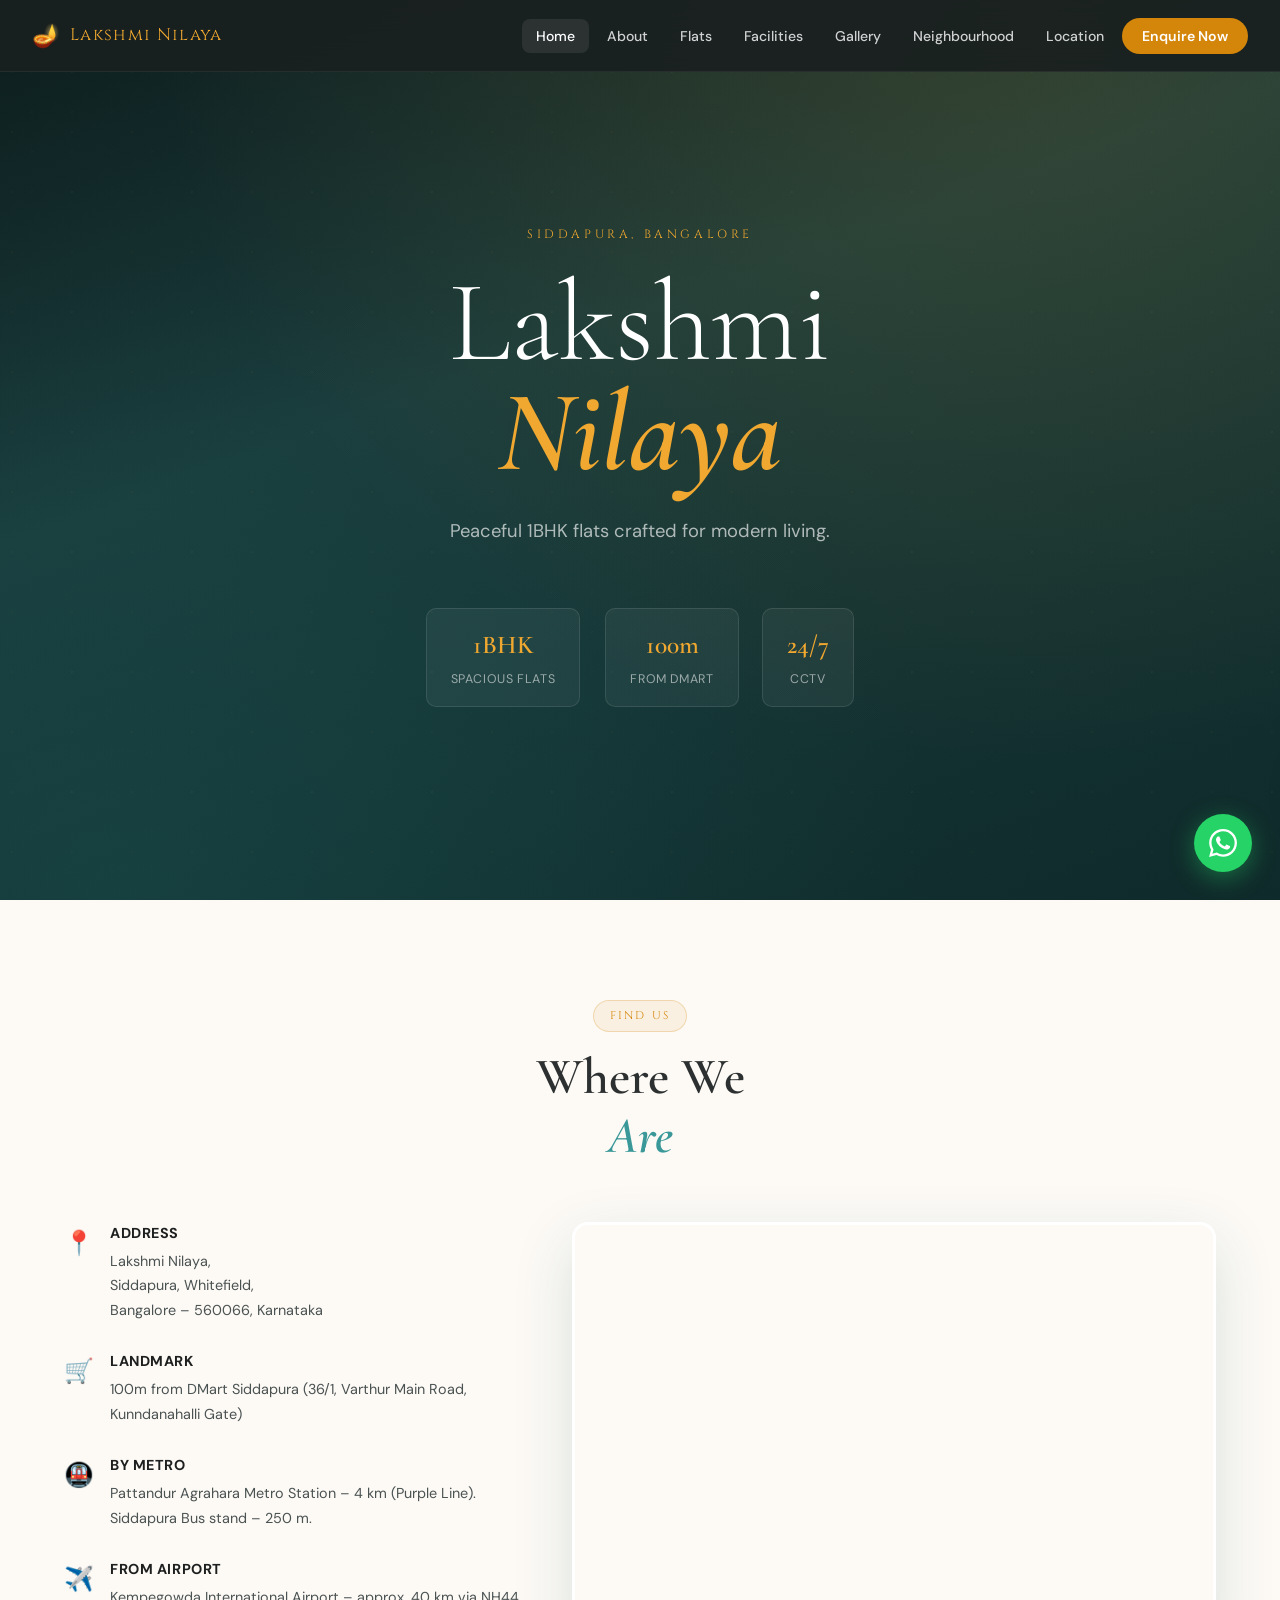
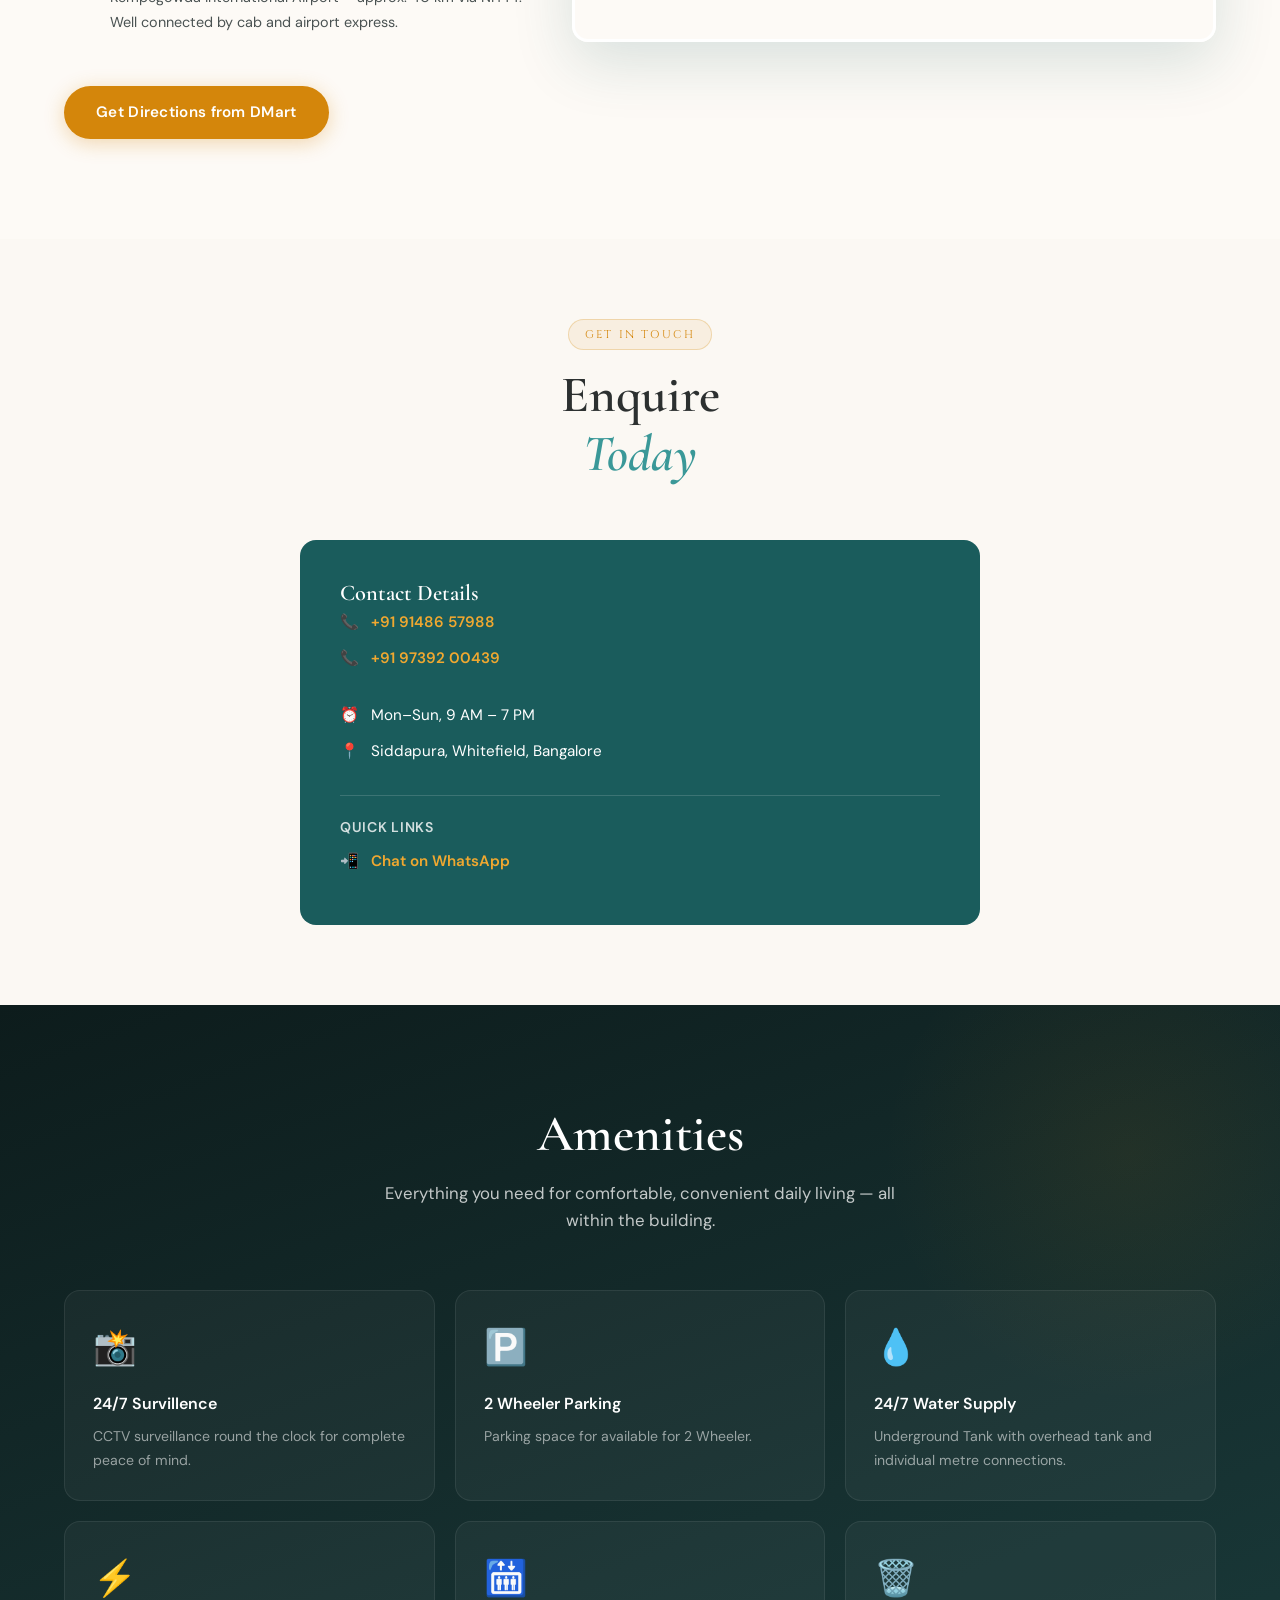
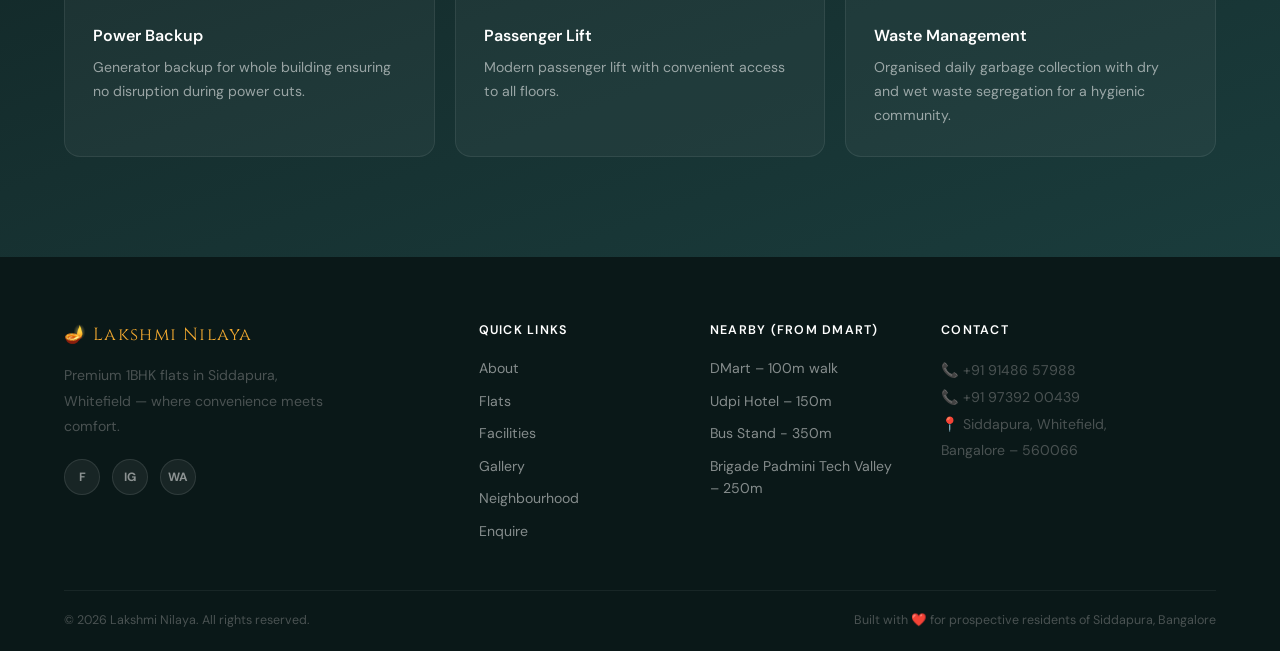
==== commit 3fd090c2: "Update index.html" ====
--- a/index.html
+++ b/index.html
@@ -3,7 +3,7 @@
 <head>
   <meta charset="UTF-8" />
   <meta name="viewport" content="width=device-width, initial-scale=1.0" />
-  <title>Lakshmi Nilayam – Premium 1BHK Flats, Siddapura, Bangalore</title>
+  <title>Lakshmi Nilaya – Premium 1BHK Flats, Siddapura, Bangalore</title>
   <link rel="preconnect" href="https://fonts.googleapis.com" />
   <link rel="preconnect" href="https://fonts.gstatic.com" crossorigin />
   <link href="https://fonts.googleapis.com/css2?family=Cormorant+Garamond:ital,wght@0,300;0,400;0,600;0,700;1,300;1,400&family=DM+Sans:wght@300;400;500;600&family=Cinzel:wght@400;600&display=swap" rel="stylesheet" />
@@ -15,7 +15,7 @@
   <nav id="navbar">
     <div class="nav-logo">
       <span class="nav-logo-symbol">🪔</span>
-      <span class="nav-logo-text">Lakshmi Nilayam</span>
+      <span class="nav-logo-text">Lakshmi Nilaya</span>
     </div>
     <button class="nav-toggle" id="navToggle" aria-label="Toggle menu">
       <span></span><span></span><span></span>
@@ -39,7 +39,7 @@
       <p class="hero-eyebrow">Siddapura, Bangalore</p>
       <h1 class="hero-title">
         <span class="hero-title-line">Lakshmi</span>
-        <span class="hero-title-line accent">Nilayam</span>
+        <span class="hero-title-line accent">Nilaya</span>
       </h1>
       <p class="hero-subtitle">Peaceful 1BHK flats crafted for modern living.</p>
       <div class="fullhide">
@@ -64,8 +64,8 @@
         <div class="about-text">
           <span class="section-eyebrow">About the Property</span>
           <h2 class="section-title">A Home Blessed<br><em>with Grace</em></h2>
-          <p>Lakshmi Nilayam is a thoughtfully designed residential building offering well-planned 1BHK flats in the heart of Siddapura, Bangalore. Named after the goddess of prosperity, every flat is crafted with care — generous ventilation, quality fittings, and a warm community atmosphere.</p>
-          <p>Situated just <strong>100 metres from DMart Siddapura</strong>, residents enjoy unmatched convenience while living in a calm, well-connected neighbourhood. Whether you're a young professional, a couple, or a small family — Lakshmi Nilayam is built for you.</p>
+          <p>Lakshmi Nilaya is a thoughtfully designed residential building offering well-planned 1BHK flats in the heart of Siddapura, Bangalore. Named after the goddess of prosperity, every flat is crafted with care — generous ventilation, quality fittings, and a warm community atmosphere.</p>
+          <p>Situated just <strong>100 metres from DMart Siddapura</strong>, residents enjoy unmatched convenience while living in a calm, well-connected neighbourhood. Whether you're a young professional, a couple, or a small family — Lakshmi Nilaya is built for you.</p>
           <a href="#contact" class="btn-primary" style="margin-top:1.5rem;display:inline-block;">Get in Touch</a>
         </div>
         <div class="about-stats">
@@ -185,7 +185,7 @@
       <div class="section-header">
         <span class="section-eyebrow">Gallery</span>
         <h2 class="section-title">See It for<br><em>Yourself</em></h2>
-        <p class="section-desc">A visual tour of Lakshmi Nilayam — from the entrance to every corner of a 1BHK flat.</p>
+        <p class="section-desc">A visual tour of Lakshmi Nilaya — from the entrance to every corner of a 1BHK flat.</p>
       </div>
     </div>
 
@@ -320,7 +320,7 @@
       <div class="section-header">
         <span class="section-eyebrow">Location Advantage</span>
         <h2 class="section-title">Everything<br><em>Close By</em></h2>
-        <p class="section-desc">Lakshmi Nilayam sits in a prime Siddapura pocket — surrounded by all the conveniences of modern Bangalore.</p>
+        <p class="section-desc">Lakshmi Nilaya sits in a prime Siddapura pocket — surrounded by all the conveniences of modern Bangalore.</p>
       </div>
 
       <!-- Filter tabs -->
@@ -345,7 +345,7 @@
             <div class="nb-dist"><span class="dist-badge star">⭐ 100m walk</span></div>
           </div>
           <!-- Directions from building to DMart -->
-          <a class="nb-dir-btn" href="https://www.google.com/maps/dir/Lakshmi+Nilayam+Siddapura+Whitefield+Bangalore/DMart+36%2F1+Varthur+Main+Road+Siddapura+Whitefield+Bangalore+560066" target="_blank" rel="noopener">Directions →</a>
+          <a class="nb-dir-btn" href="https://www.google.com/maps/dir/Lakshmi+Nilaya+Siddapura+Whitefield+Bangalore/DMart+36%2F1+Varthur+Main+Road+Siddapura+Whitefield+Bangalore+560066" target="_blank" rel="noopener">Directions →</a>
         </div>
 
         <div class="nb-card" data-cat="shopping">
@@ -525,7 +525,7 @@
             <span class="loc-icon">📍</span>
             <div>
               <h4>Address</h4>
-              <p>Lakshmi Nilayam,<br>Siddapura, Whitefield,<br>Bangalore – 560066, Karnataka</p>
+              <p>Lakshmi Nilaya,<br>Siddapura, Whitefield,<br>Bangalore – 560066, Karnataka</p>
             </div>
           </div>
           <div class="loc-item">
@@ -555,7 +555,7 @@
         <div class="map-embed">
           <!--
             EMBED MAP UPDATE:
-            Replace the src below with an embed centred exactly on Lakshmi Nilayam once you have the
+            Replace the src below with an embed centred exactly on Lakshmi Nilaya once you have the
             precise pin on Google Maps.
             Steps:
               1. Open Google Maps, find your building
@@ -564,8 +564,8 @@
             Current embed: centred on DMart Siddapura area (12.9762, 77.7142)
           -->
           <iframe
-            title="Lakshmi Nilayam Location"
-            src="https://www.google.com/maps/embed?pb=!1m10!1m8!1m3!1d256.9402627646527!2d77.72849732697557!3d12.954037824963562!3m2!1i1024!2i768!4f13.1!5e1!3m2!1sen!2sus!4v1780656624780!5m2!1sen!2sus" width="600" height="450" style="border:0;" allowfullscreen="" loading="lazy" referrerpolicy="no-referrer-when-downgrade">
+            title="Lakshmi Nilaya Location"
+            src="https://www.google.com/maps/embed?pb=!1m10!1m8!1m3!1d256.94022887951877!2d77.72850370552393!3d12.954070674338984!3m2!1i1024!2i768!4f13.1!5e1!3m2!1sen!2sus!4v1780658091303!5m2!1sen!2sus" width="600" height="450" style="border:0;" allowfullscreen="" loading="lazy" referrerpolicy="no-referrer-when-downgrade"
             allowfullscreen=""
             loading="lazy"
             referrerpolicy="no-referrer-when-downgrade">
@@ -613,19 +613,19 @@
       </div>
       <div class="facilities-grid">
         <div class="fac-card" data-delay="0">
-          <div class="fac-icon">🔒</div>
-          <h4>24/7 Security</h4>
+          <div class="fac-icon">📸</div>
+          <h4>24/7 Survillence</h4>
           <p>CCTV surveillance round the clock for complete peace of mind.</p>
         </div>
         <div class="fac-card" data-delay="1">
           <div class="fac-icon">🅿️</div>
           <h4>2 Wheeler Parking</h4>
-          <p>Parking space for two-wheelers only.</p>
+          <p>Parking space for available for 2 Wheeler.</p>
         </div>
         <div class="fac-card" data-delay="2">
           <div class="fac-icon">💧</div>
           <h4>24/7 Water Supply</h4>
-          <p>Borewell + BWSSB dual water source with overhead tank and individual metre connections.</p>
+          <p>Underground Tank with overhead tank and individual metre connections.</p>
         </div>
         <div class="fac-card" data-delay="3">
           <div class="fac-icon">⚡</div>
@@ -635,7 +635,7 @@
         <div class="fac-card" data-delay="4">
           <div class="fac-icon">🛗</div>
           <h4>Passenger Lift</h4>
-          <p>Modern passenger lift with phone connection for safe and convenient access to all floors.</p>
+          <p>Modern passenger lift with convenient access to all floors.</p>
         </div>
         <div class="fac-card" data-delay="5">
           <div class="fac-icon">🗑️</div>
@@ -651,7 +651,7 @@
     <div class="container">
       <div class="footer-grid">
         <div class="footer-brand">
-          <div class="footer-logo">🪔 Lakshmi Nilayam</div>
+          <div class="footer-logo">🪔 Lakshmi Nilaya</div>
           <p>Premium 1BHK flats in Siddapura, Whitefield — where convenience meets comfort.</p>
           <div class="footer-social">
             <a href="#" aria-label="Facebook">f</a>
@@ -674,9 +674,9 @@
           <h5>Nearby (from DMart)</h5>
           <ul>
             <li>DMart – 100m walk</li>
-            <li>Hotel – 200 m</li>
-            <li>Bus Stand – 250 m</li>
-            <li>Brigade Clock Tower – 250 m</li>
+            <li>Udpi Hotel – 150m</li>
+            <li>Bus Stand - 350m</li>
+            <li>Brigade Padmini Tech Valley – 250m</li>
           </ul>
         </div>
         <div class="footer-contact">
@@ -687,7 +687,7 @@
         </div>
       </div>
       <div class="footer-bottom">
-        <p>© 2025 Lakshmi Nilayam. All rights reserved.</p>
+        <p>© 2026 Lakshmi Nilaya. All rights reserved.</p>
         <p>Built with ❤️ for prospective residents of Siddapura, Bangalore</p>
       </div>
     </div>
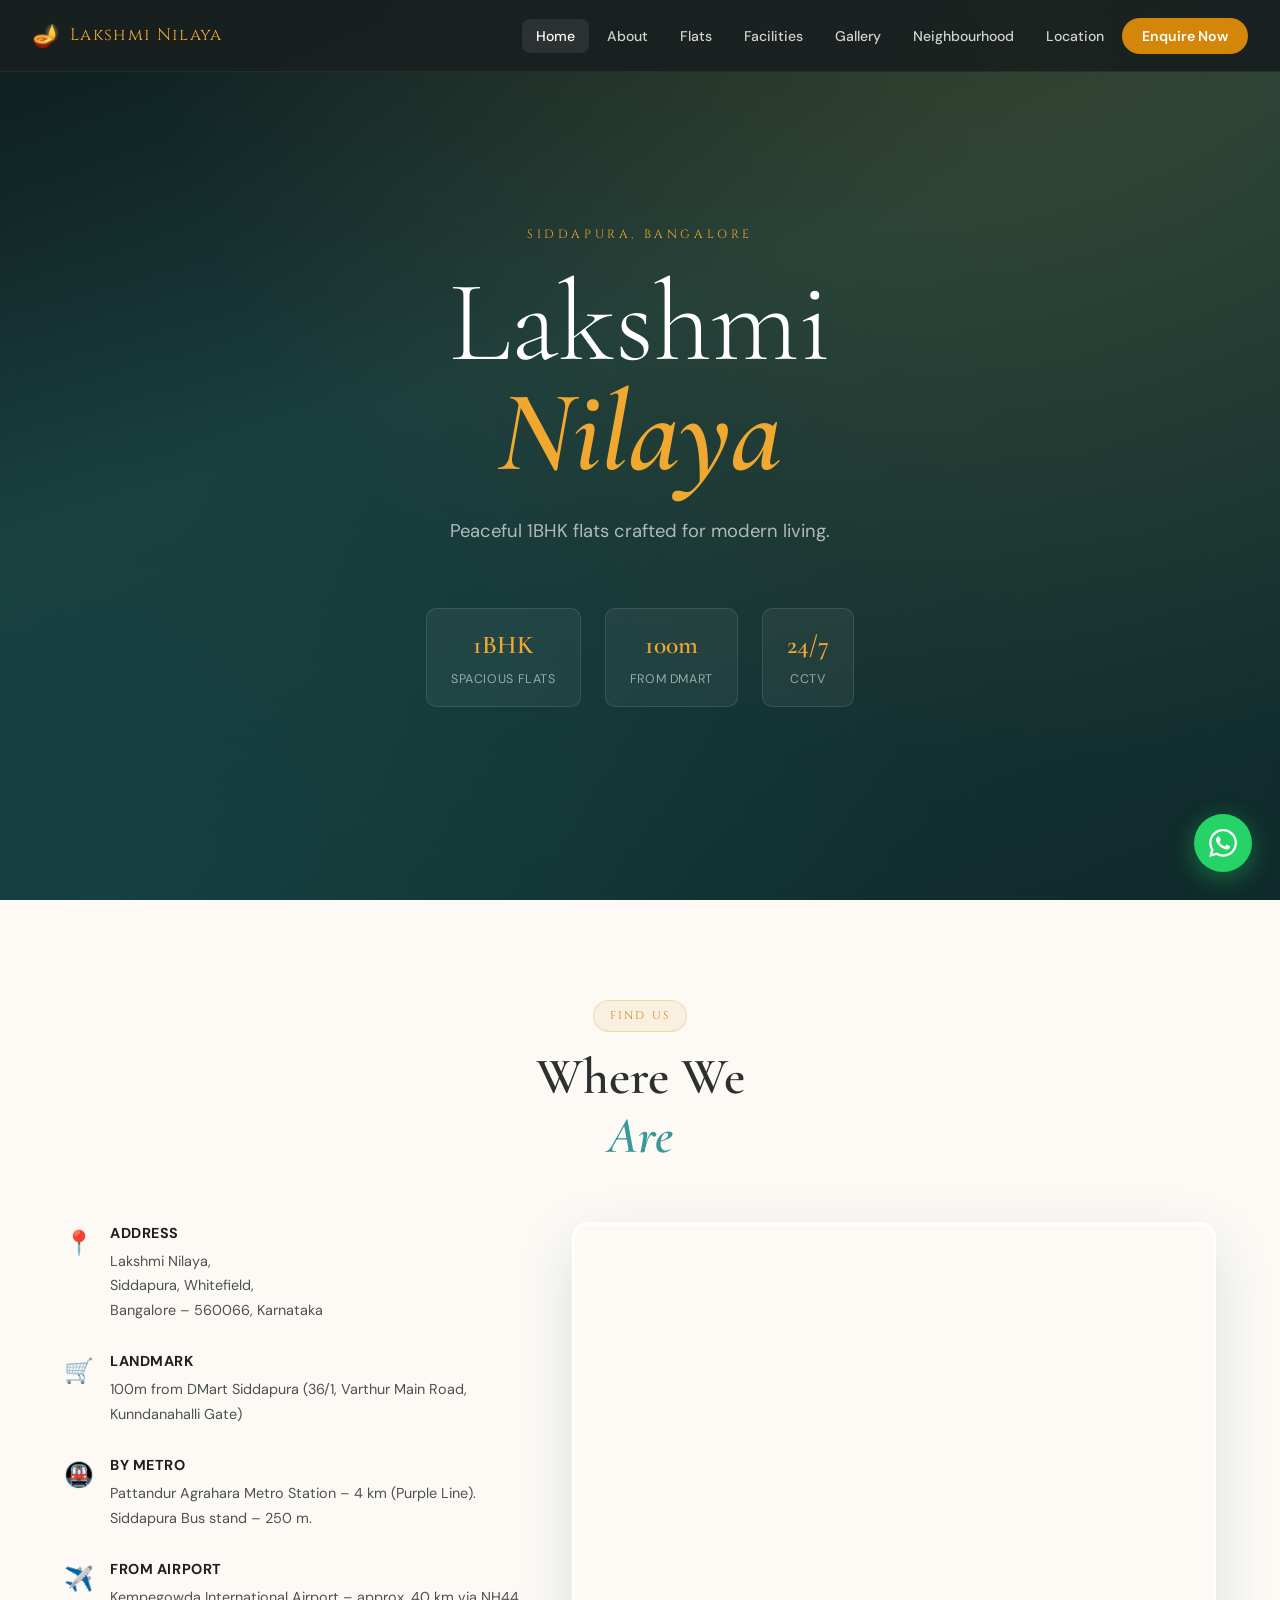
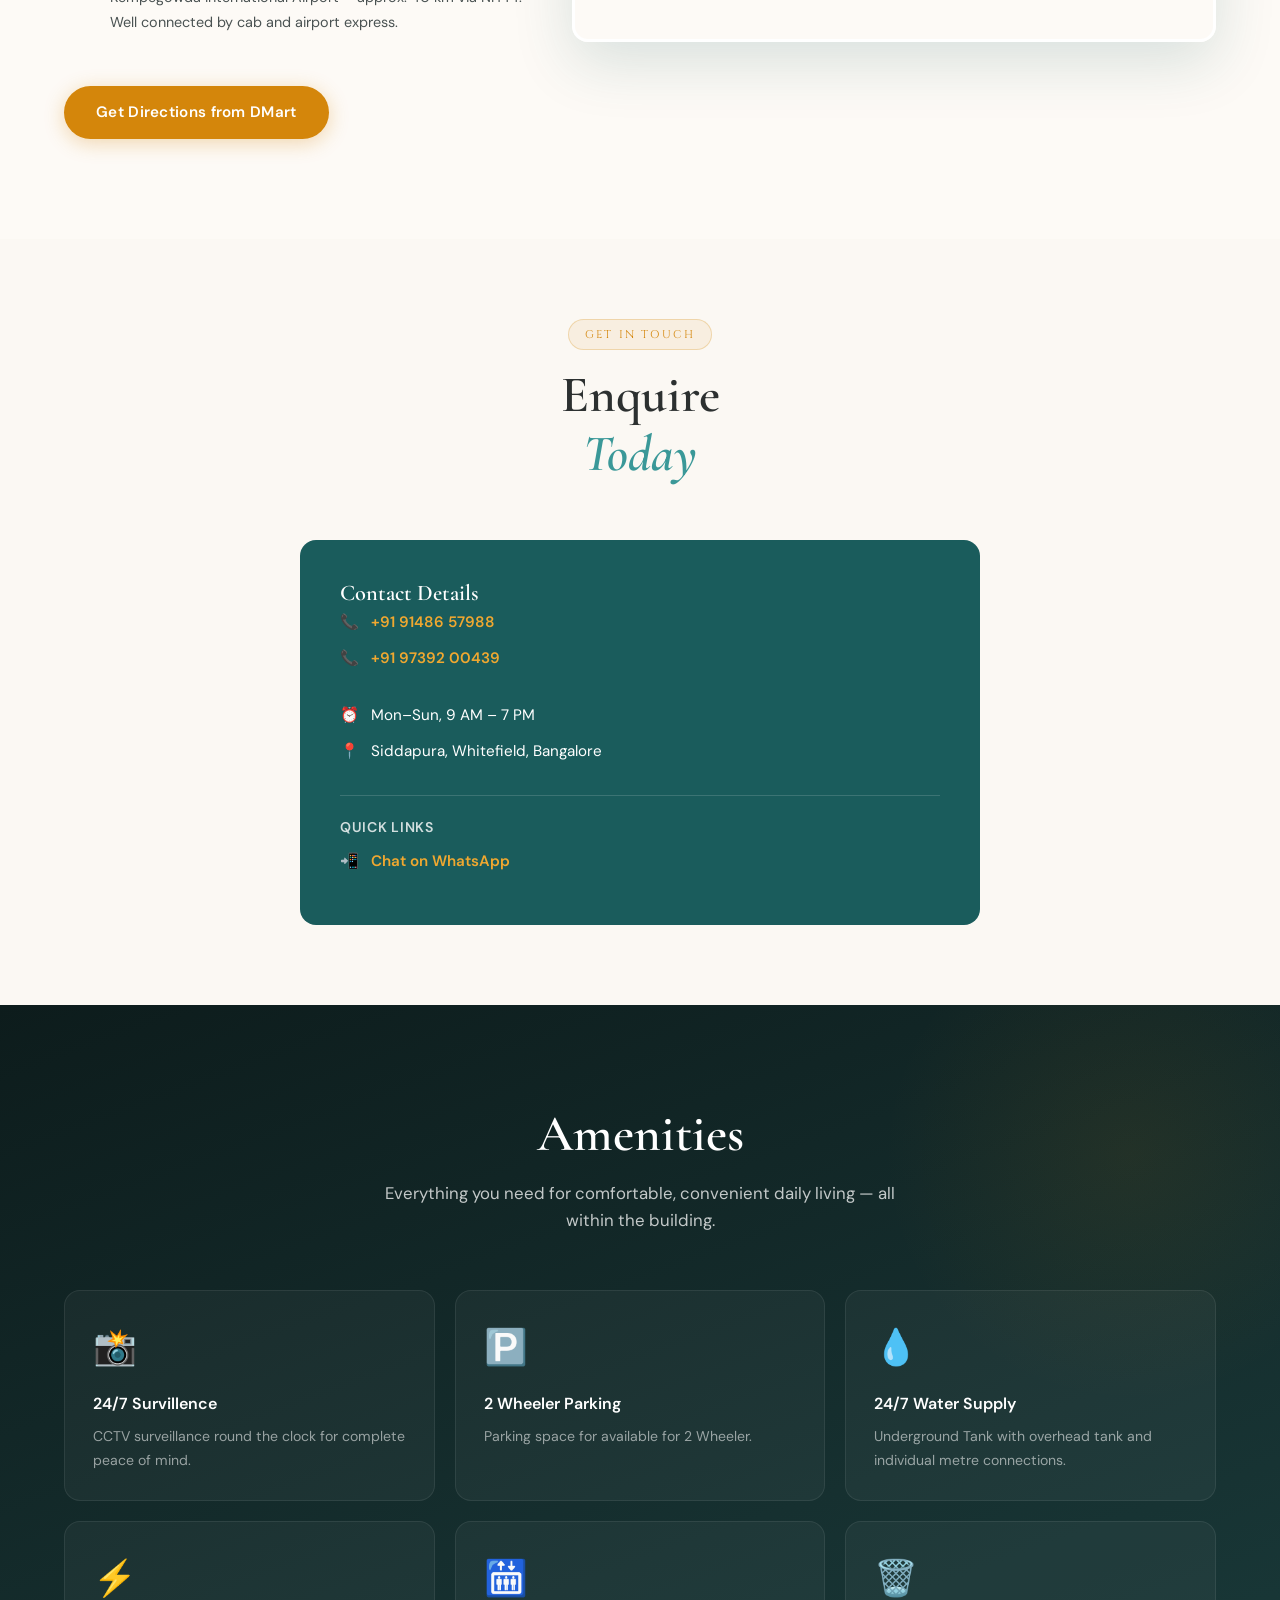
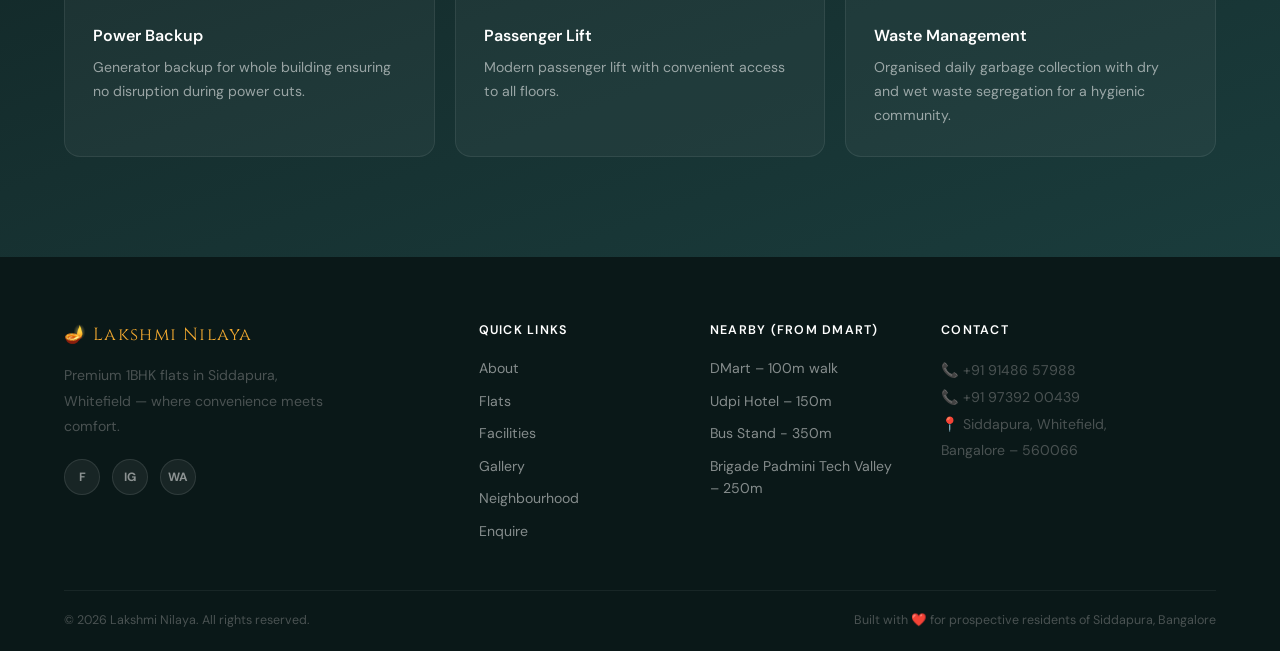
==== commit 3071f08f: "Update index.html" ====
--- a/index.html
+++ b/index.html
@@ -565,7 +565,7 @@
           -->
           <iframe
             title="Lakshmi Nilaya Location"
-            src="https://www.google.com/maps/embed?pb=!1m10!1m8!1m3!1d256.94022887951877!2d77.72850370552393!3d12.954070674338984!3m2!1i1024!2i768!4f13.1!5e1!3m2!1sen!2sus!4v1780658091303!5m2!1sen!2sus" width="600" height="450" style="border:0;" allowfullscreen="" loading="lazy" referrerpolicy="no-referrer-when-downgrade"
+            src="https://www.google.com/maps/embed?pb=!1m18!1m12!1m3!1d1027.760992161368!2d77.7278823695848!3d12.954052099209985!2m3!1f0!2f0!3f0!3m2!1i1024!2i768!4f13.1!3m3!1m2!1s0x3bae13000d41c269%3A0xe04579b3ecae8263!2sLakshmi%20Nilayam!5e1!3m2!1sen!2sus!4v1780669911788!5m2!1sen!2sus" width="600" height="450" style="border:0;" allowfullscreen="" loading="lazy" referrerpolicy="no-referrer-when-downgrade"
             allowfullscreen=""
             loading="lazy"
             referrerpolicy="no-referrer-when-downgrade">
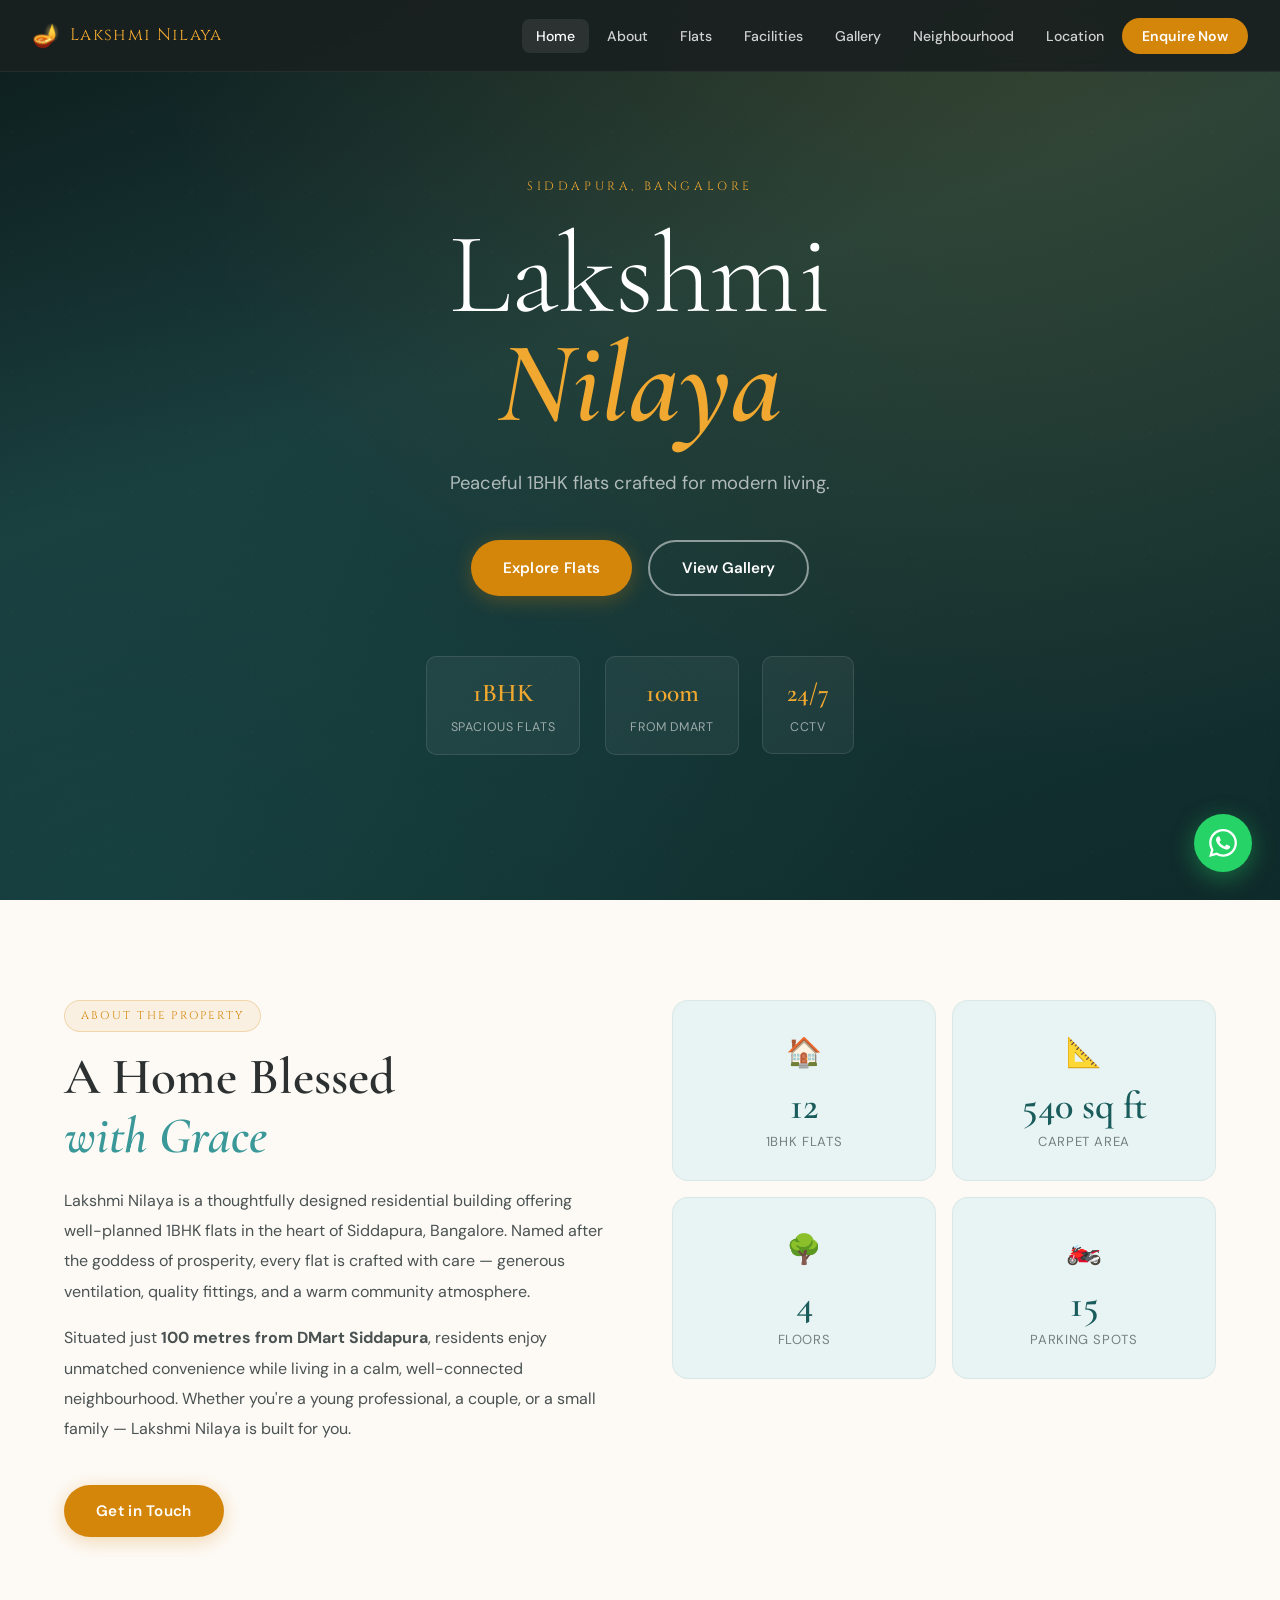
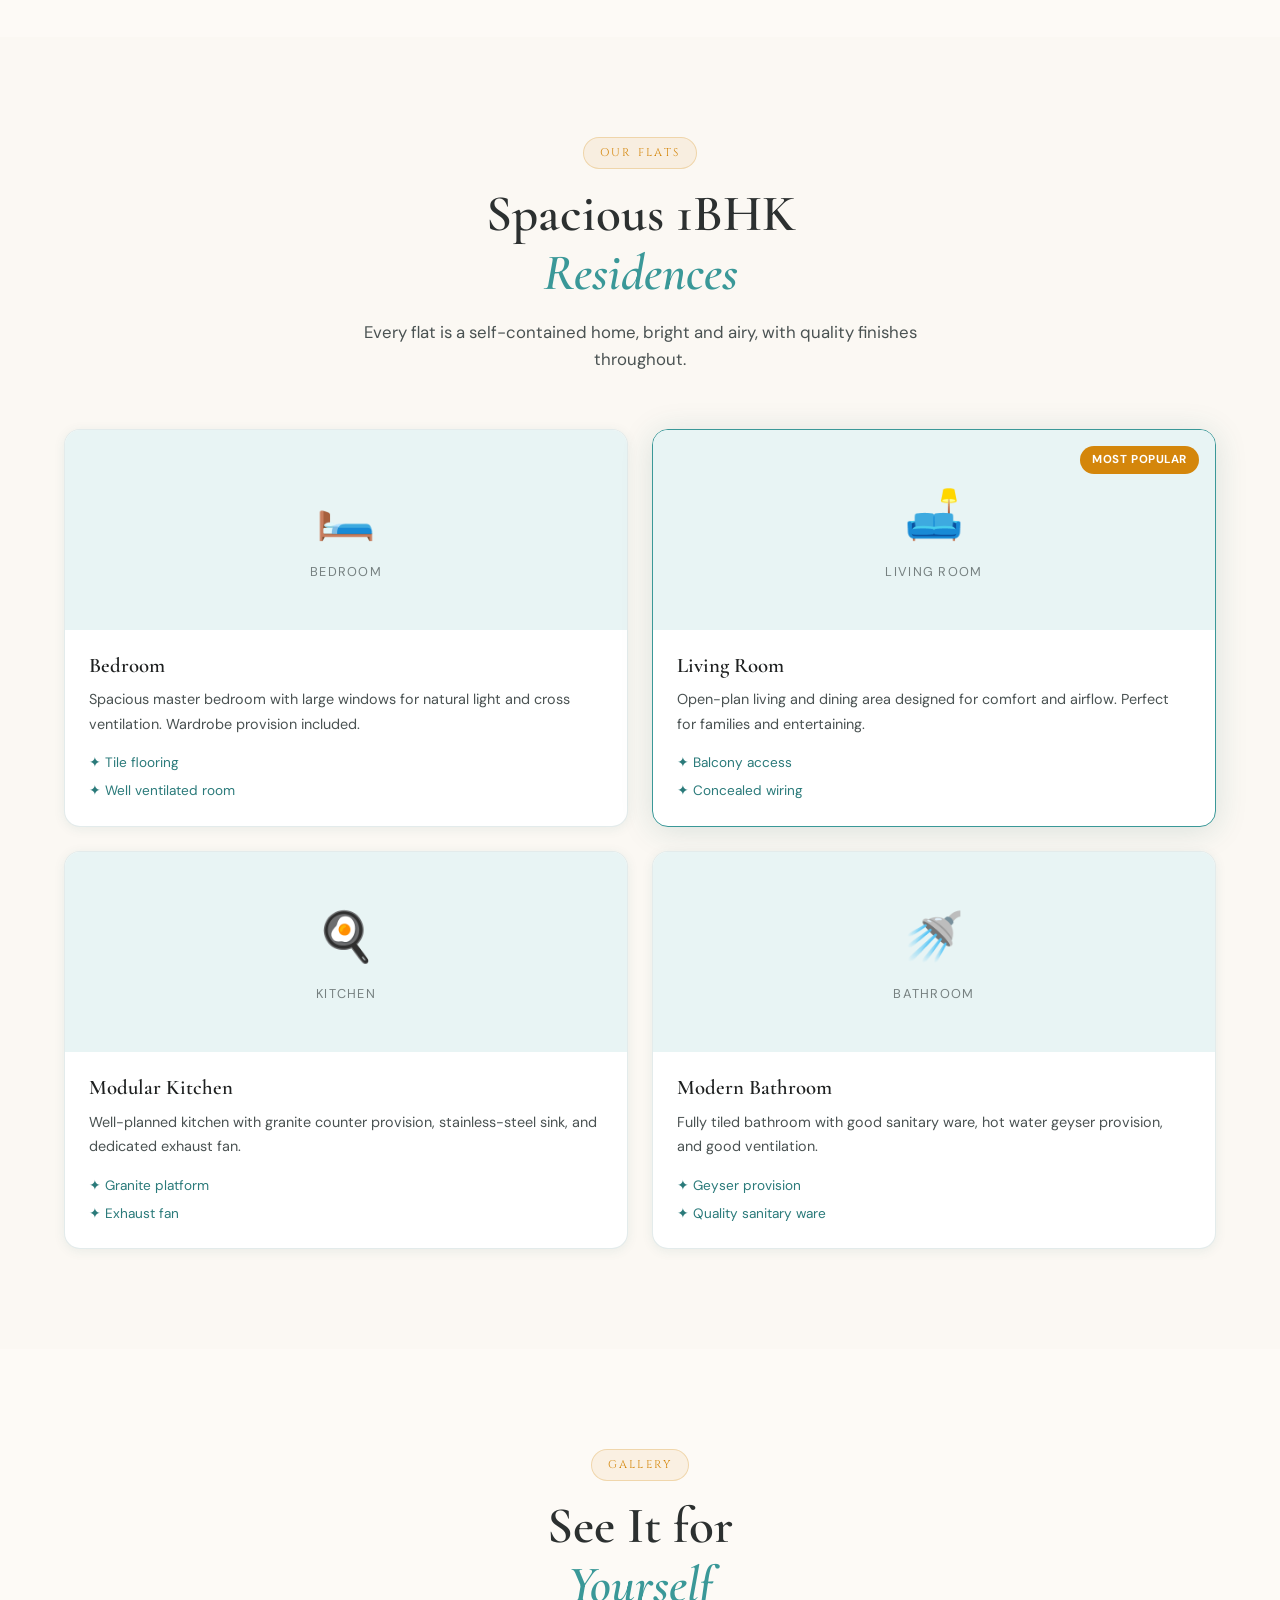
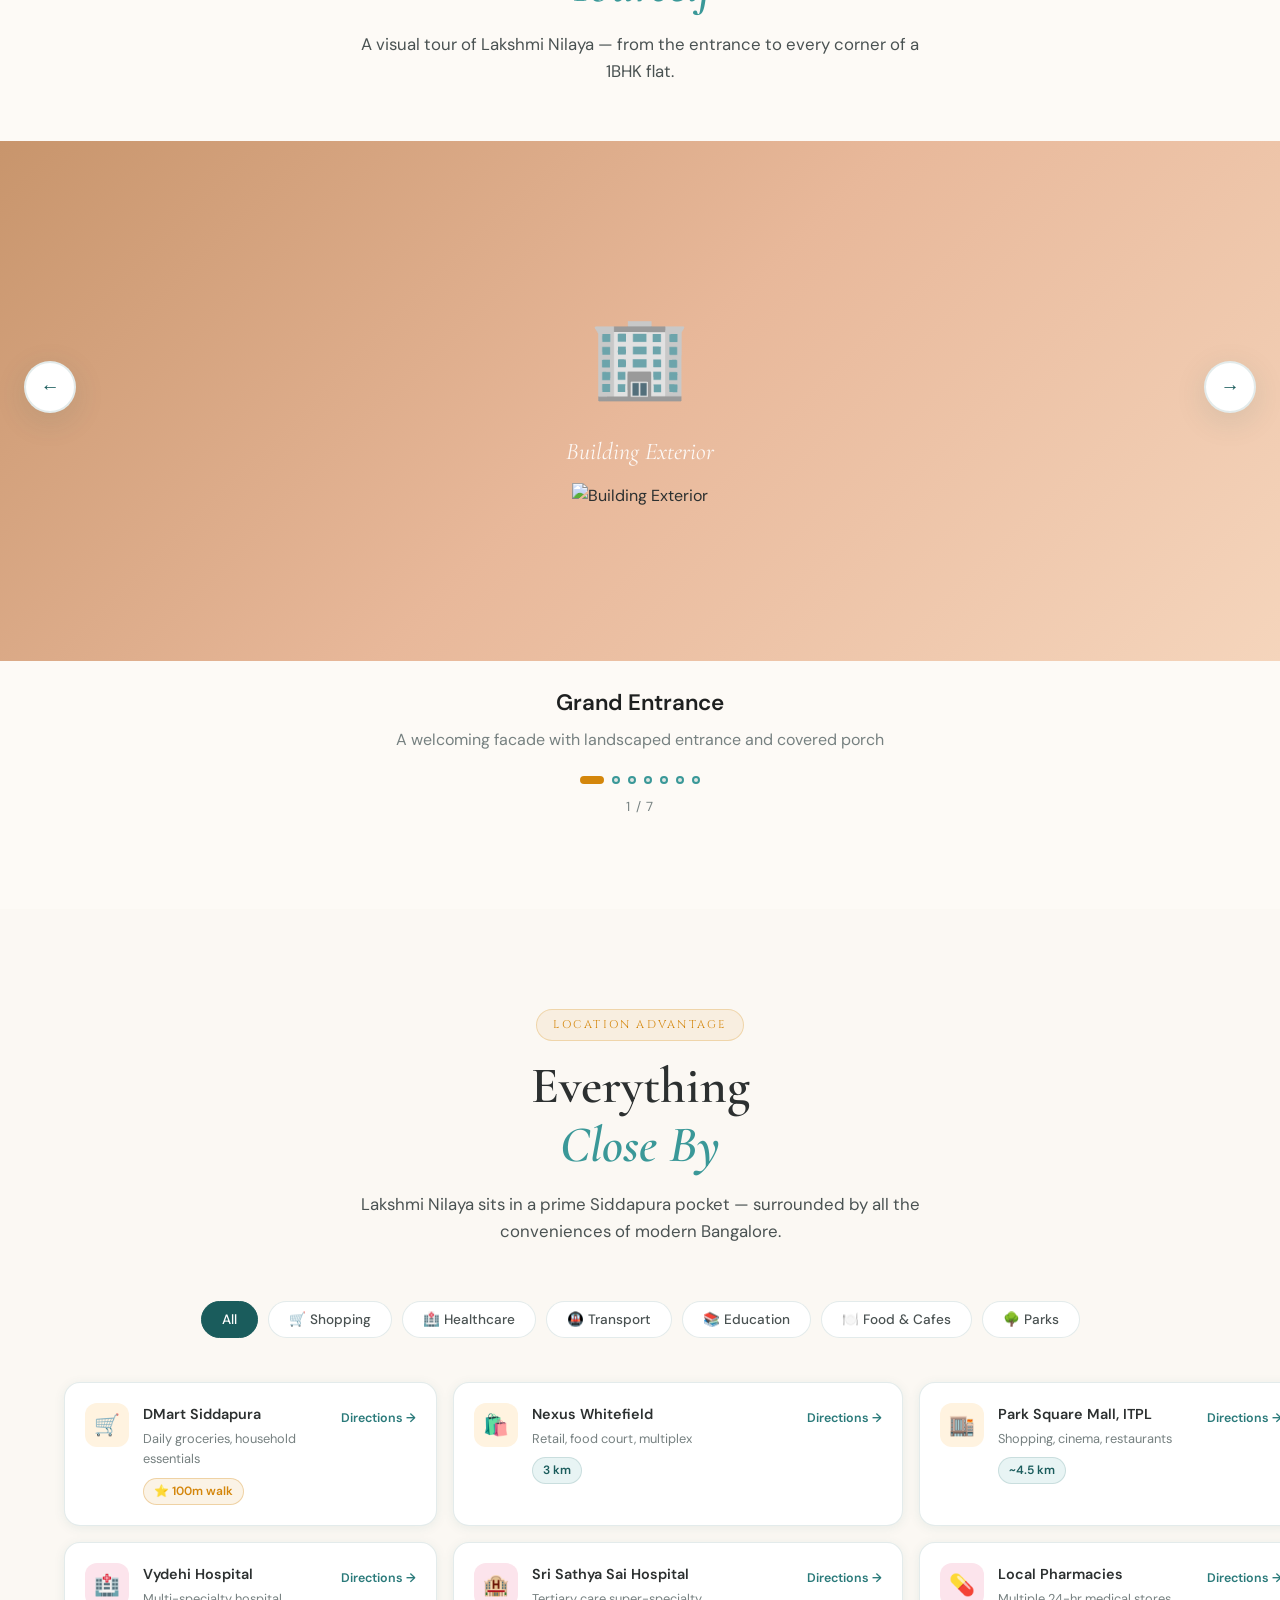
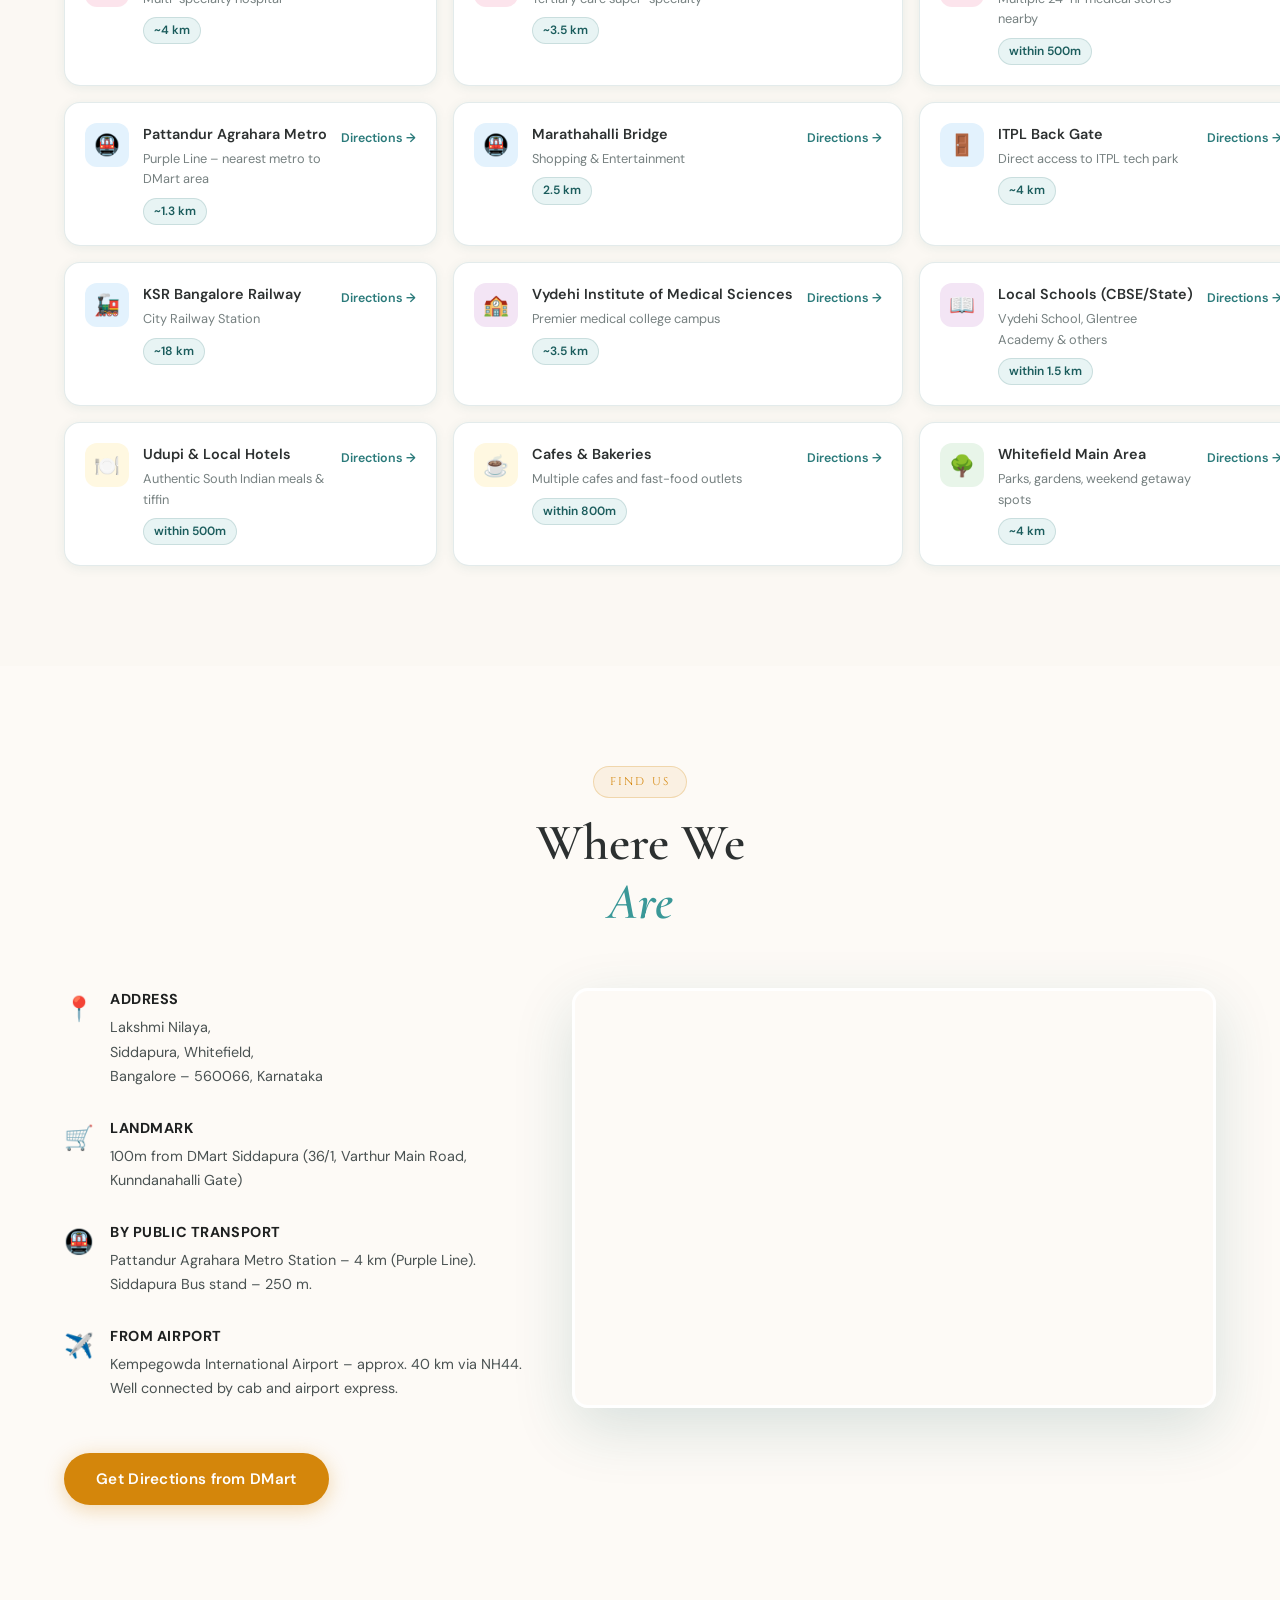
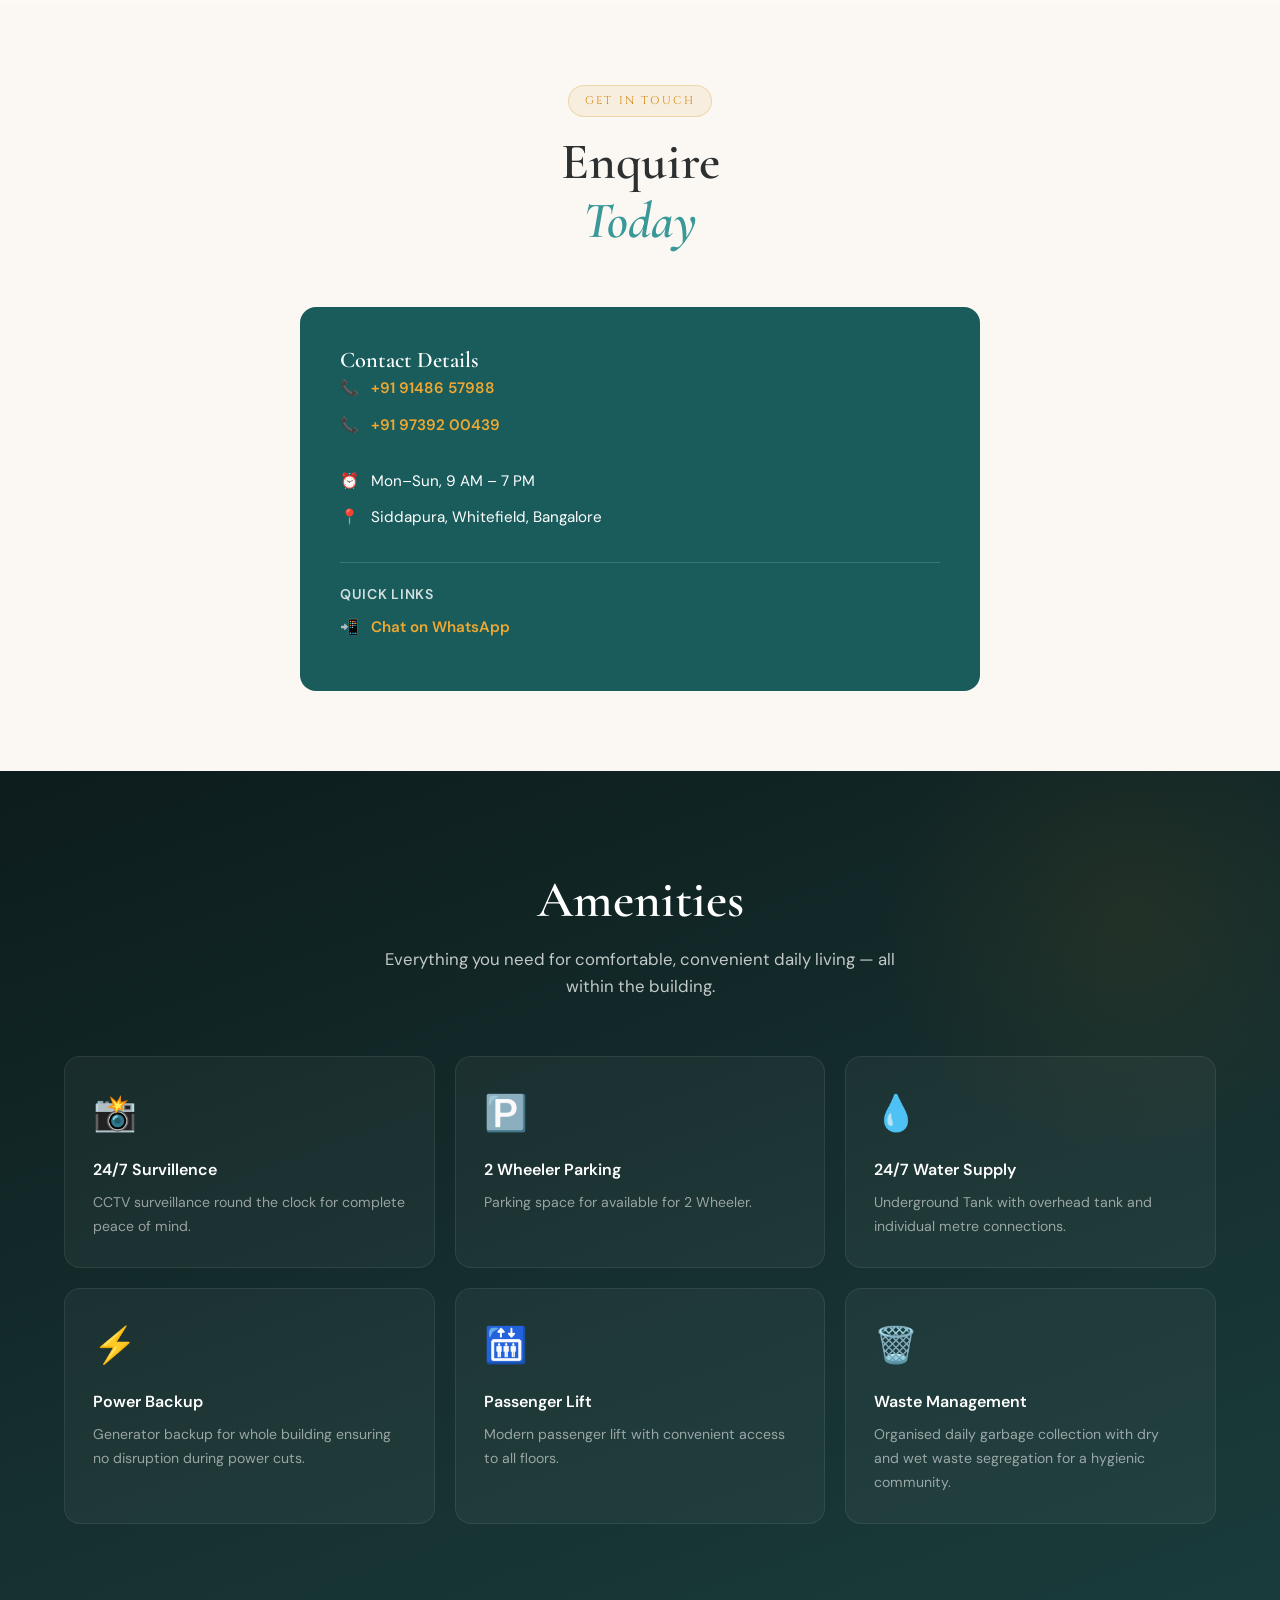
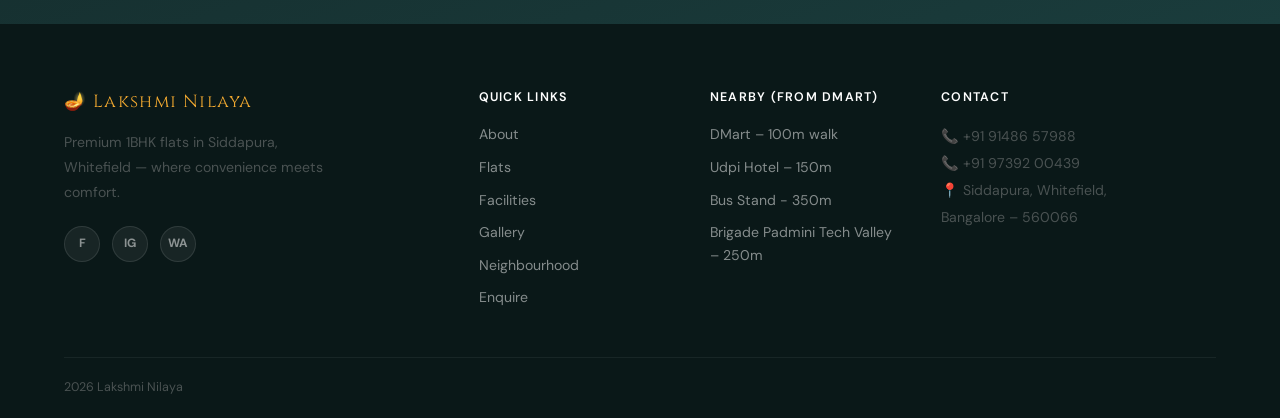
==== commit 478a3171: "Update index.html" ====
--- a/index.html
+++ b/index.html
@@ -42,12 +42,10 @@
         <span class="hero-title-line accent">Nilaya</span>
       </h1>
       <p class="hero-subtitle">Peaceful 1BHK flats crafted for modern living.</p>
-      <div class="fullhide">
         <div class="hero-actions">
           <a href="#flats" class="btn-primary">Explore Flats</a>
           <a href="#gallery" class="btn-ghost">View Gallery</a>
         </div>
-      </div>
       <div class="hero-badges">
         <div class="hero-badge"><span class="badge-num">1BHK</span><span class="badge-label">Spacious Flats</span></div>
         <div class="hero-badge"><span class="badge-num">100m</span><span class="badge-label">from DMart</span></div>
@@ -57,7 +55,6 @@
   </section>
 
   <!-- ABOUT -->
-  <div class="fullhide">
   <section id="about" class="about-strip">
     <div class="container">
       <div class="about-grid">
@@ -114,9 +111,8 @@
             <h3>Bedroom</h3>
             <p>Spacious master bedroom with large windows for natural light and cross ventilation. Wardrobe provision included.</p>
             <ul class="flat-features">
-              <li>✦ Vitrified tile flooring</li>
-              <li>✦ False ceiling provision</li>
-              <li>✦ Wide window frames</li>
+              <li>✦ Tile flooring</li>
+              <li>✦ Well ventilated room</li>
             </ul>
           </div>
         </div>
@@ -129,10 +125,9 @@
             <span class="flat-img-label">Living Room</span>
           </div>
           <div class="flat-info">
-            <h3>Living &amp; Dining</h3>
+            <h3>Living Room</h3>
             <p>Open-plan living and dining area designed for comfort and airflow. Perfect for families and entertaining.</p>
             <ul class="flat-features">
-              <li>✦ Premium Italian tiles</li>
               <li>✦ Balcony access</li>
               <li>✦ Concealed wiring</li>
             </ul>
@@ -150,8 +145,7 @@
             <p>Well-planned kitchen with granite counter provision, stainless-steel sink, and dedicated exhaust fan.</p>
             <ul class="flat-features">
               <li>✦ Granite platform</li>
-              <li>✦ Stainless-steel sink</li>
-              <li>✦ Exhaust fan point</li>
+              <li>✦ Exhaust fan</li>
             </ul>
           </div>
         </div>
@@ -164,9 +158,8 @@
           </div>
           <div class="flat-info">
             <h3>Modern Bathroom</h3>
-            <p>Fully tiled bathroom with premium sanitary ware, hot water geyser provision, and good ventilation.</p>
-            <ul class="flat-features">
-              <li>✦ Premium ceramic tiles</li>
+            <p>Fully tiled bathroom with good sanitary ware, hot water geyser provision, and good ventilation.</p>
+            <ul class="flat-features">            
               <li>✦ Geyser provision</li>
               <li>✦ Quality sanitary ware</li>
             </ul>
@@ -176,10 +169,8 @@
       </div>
     </div>
   </section>
-  </div>
 
   <!-- GALLERY -->
-  <div class="fullhide">
   <section id="gallery" class="gallery-section">
     <div class="container">
       <div class="section-header">
@@ -202,7 +193,7 @@
             <div class="slide-placeholder" style="background: linear-gradient(135deg, #c8956c 0%, #e8b89a 50%, #f5d5bc 100%);">
               <span class="slide-icon">🏢</span>
               <span class="slide-label">Building Exterior</span>
-              <span class="slide-sub">Replace with your photo</span>
+              <img src="images/exterior.jpeg" alt="Building Exterior" class="slide-img" />
             </div>
             <div class="slide-caption">
               <h4>Grand Entrance</h4>
@@ -212,12 +203,12 @@
 
           <div class="carousel-slide">
             <!-- To add image: replace the div below with:
-                 <img src="images/living-room.jpg" alt="Living Room" class="slide-img" />
+                 <img src="images/livingroom.jpg" alt="Living Room" class="slide-img" />
             -->
             <div class="slide-placeholder" style="background: linear-gradient(135deg, #7c9a92 0%, #a8c4b8 50%, #d4e8e0 100%);">
               <span class="slide-icon">🛋️</span>
               <span class="slide-label">Living Room</span>
-              <span class="slide-sub">Replace with your photo</span>
+              <img src="images/livingroom.jpeg" alt="Living Room" class="slide-img" />
             </div>
             <div class="slide-caption">
               <h4>Spacious Living Area</h4>
@@ -232,7 +223,7 @@
             <div class="slide-placeholder" style="background: linear-gradient(135deg, #b5a06a 0%, #d4c28a 50%, #ede5c0 100%);">
               <span class="slide-icon">🛏️</span>
               <span class="slide-label">Bedroom</span>
-              <span class="slide-sub">Replace with your photo</span>
+              <img src="images/bedroom.jpeg" alt="Bedroom" class="slide-img" />
             </div>
             <div class="slide-caption">
               <h4>Restful Bedroom</h4>
@@ -247,7 +238,7 @@
             <div class="slide-placeholder" style="background: linear-gradient(135deg, #8a6d8a 0%, #b89ab8 50%, #dcc8dc 100%);">
               <span class="slide-icon">🍳</span>
               <span class="slide-label">Kitchen</span>
-              <span class="slide-sub">Replace with your photo</span>
+              <img src="images/kitchen.jpeg" alt="Kitchen" class="slide-img" />
             </div>
             <div class="slide-caption">
               <h4>Well-Planned Kitchen</h4>
@@ -262,7 +253,7 @@
             <div class="slide-placeholder" style="background: linear-gradient(135deg, #6d8a9a 0%, #9ab8c8 50%, #c8dce8 100%);">
               <span class="slide-icon">🚿</span>
               <span class="slide-label">Bathroom</span>
-              <span class="slide-sub">Replace with your photo</span>
+              <img src="images/bathroom.jpeg" alt="Bathroom" class="slide-img" />
             </div>
             <div class="slide-caption">
               <h4>Modern Bathroom</h4>
@@ -270,13 +261,14 @@
             </div>
           </div>
 
+          <div class="fullhide">
           <div class="carousel-slide">
             <!-- To add image: replace the div below with:
                  <img src="images/garden.jpg" alt="Garden" class="slide-img" />
             -->
             <div class="slide-placeholder" style="background: linear-gradient(135deg, #8a9a6d 0%, #b8c89a 50%, #dce8c8 100%);">
               <span class="slide-icon">🌿</span>
-              <span class="slide-label">Garden / Terrace</span>
+              <span class="slide-label"> Terrace</span>
               <span class="slide-sub">Replace with your photo</span>
             </div>
             <div class="slide-caption">
@@ -284,7 +276,7 @@
               <p>A peaceful garden space at the building's entrance for relaxation</p>
             </div>
           </div>
-
+        </div>
           <div class="carousel-slide">
             <!-- To add image: replace the div below with:
                  <img src="images/parking.jpg" alt="Parking Area" class="slide-img" />
@@ -388,7 +380,7 @@
             <h4>Sri Sathya Sai Hospital</h4>
             <p>Tertiary care super-specialty</p>
             <!-- ~3 km by road via Whitefield Main Rd -->
-            <div class="nb-dist"><span class="dist-badge">~3 km</span></div>
+            <div class="nb-dist"><span class="dist-badge">~3.5 km</span></div>
           </div>
           <a class="nb-dir-btn" href="https://www.google.com/maps/dir/DMart+Siddapura+Varthur+Main+Road+Whitefield+Bangalore/Sri+Sathya+Sai+General+Hospital+Whitefield+Bangalore" target="_blank" rel="noopener">Directions →</a>
         </div>
@@ -399,7 +391,7 @@
             <h4>Local Pharmacies</h4>
             <p>Multiple 24-hr medical stores nearby</p>
             <!-- Several within 300m of DMart on Varthur Main Rd -->
-            <div class="nb-dist"><span class="dist-badge">within 300m</span></div>
+            <div class="nb-dist"><span class="dist-badge">within 500m</span></div>
           </div>
           <a class="nb-dir-btn" href="https://www.google.com/maps/search/pharmacy+near+DMart+Siddapura+Varthur+Main+Road+Whitefield+Bangalore" target="_blank" rel="noopener">Directions →</a>
         </div>
@@ -511,7 +503,6 @@
       </div>
     </div>
   </section>
-  </div>
   <!-- LOCATION MAP -->
   <section id="location" class="location-section">
     <div class="container">
@@ -538,7 +529,7 @@
           <div class="loc-item">
             <span class="loc-icon">🚇</span>
             <div>
-              <h4>By Metro</h4>
+              <h4>By Public Transport</h4>
               <p>Pattandur Agrahara Metro Station – 4 km (Purple Line). Siddapura Bus stand – 250 m.</p>
             </div>
           </div>
@@ -687,8 +678,7 @@
         </div>
       </div>
       <div class="footer-bottom">
-        <p>© 2026 Lakshmi Nilaya. All rights reserved.</p>
-        <p>Built with ❤️ for prospective residents of Siddapura, Bangalore</p>
+        <p>2026 Lakshmi Nilaya</p>
       </div>
     </div>
   </footer>
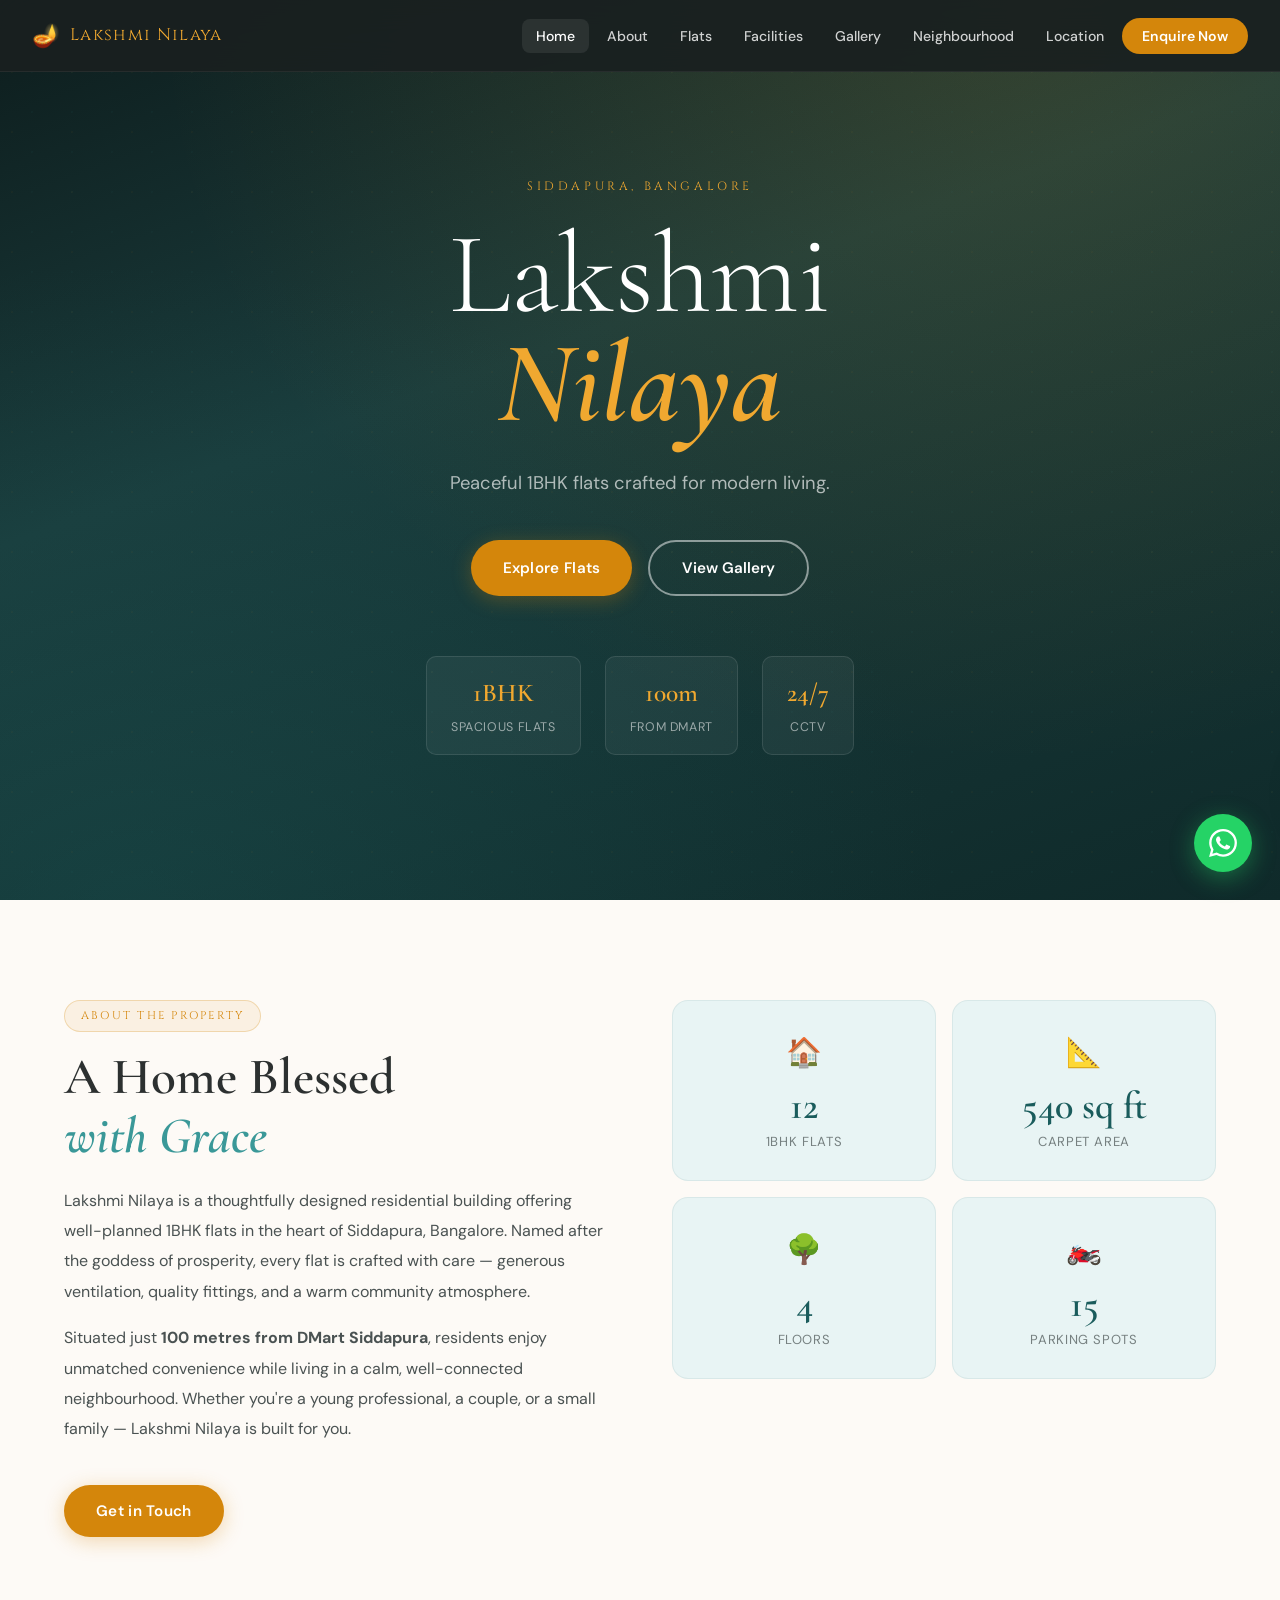
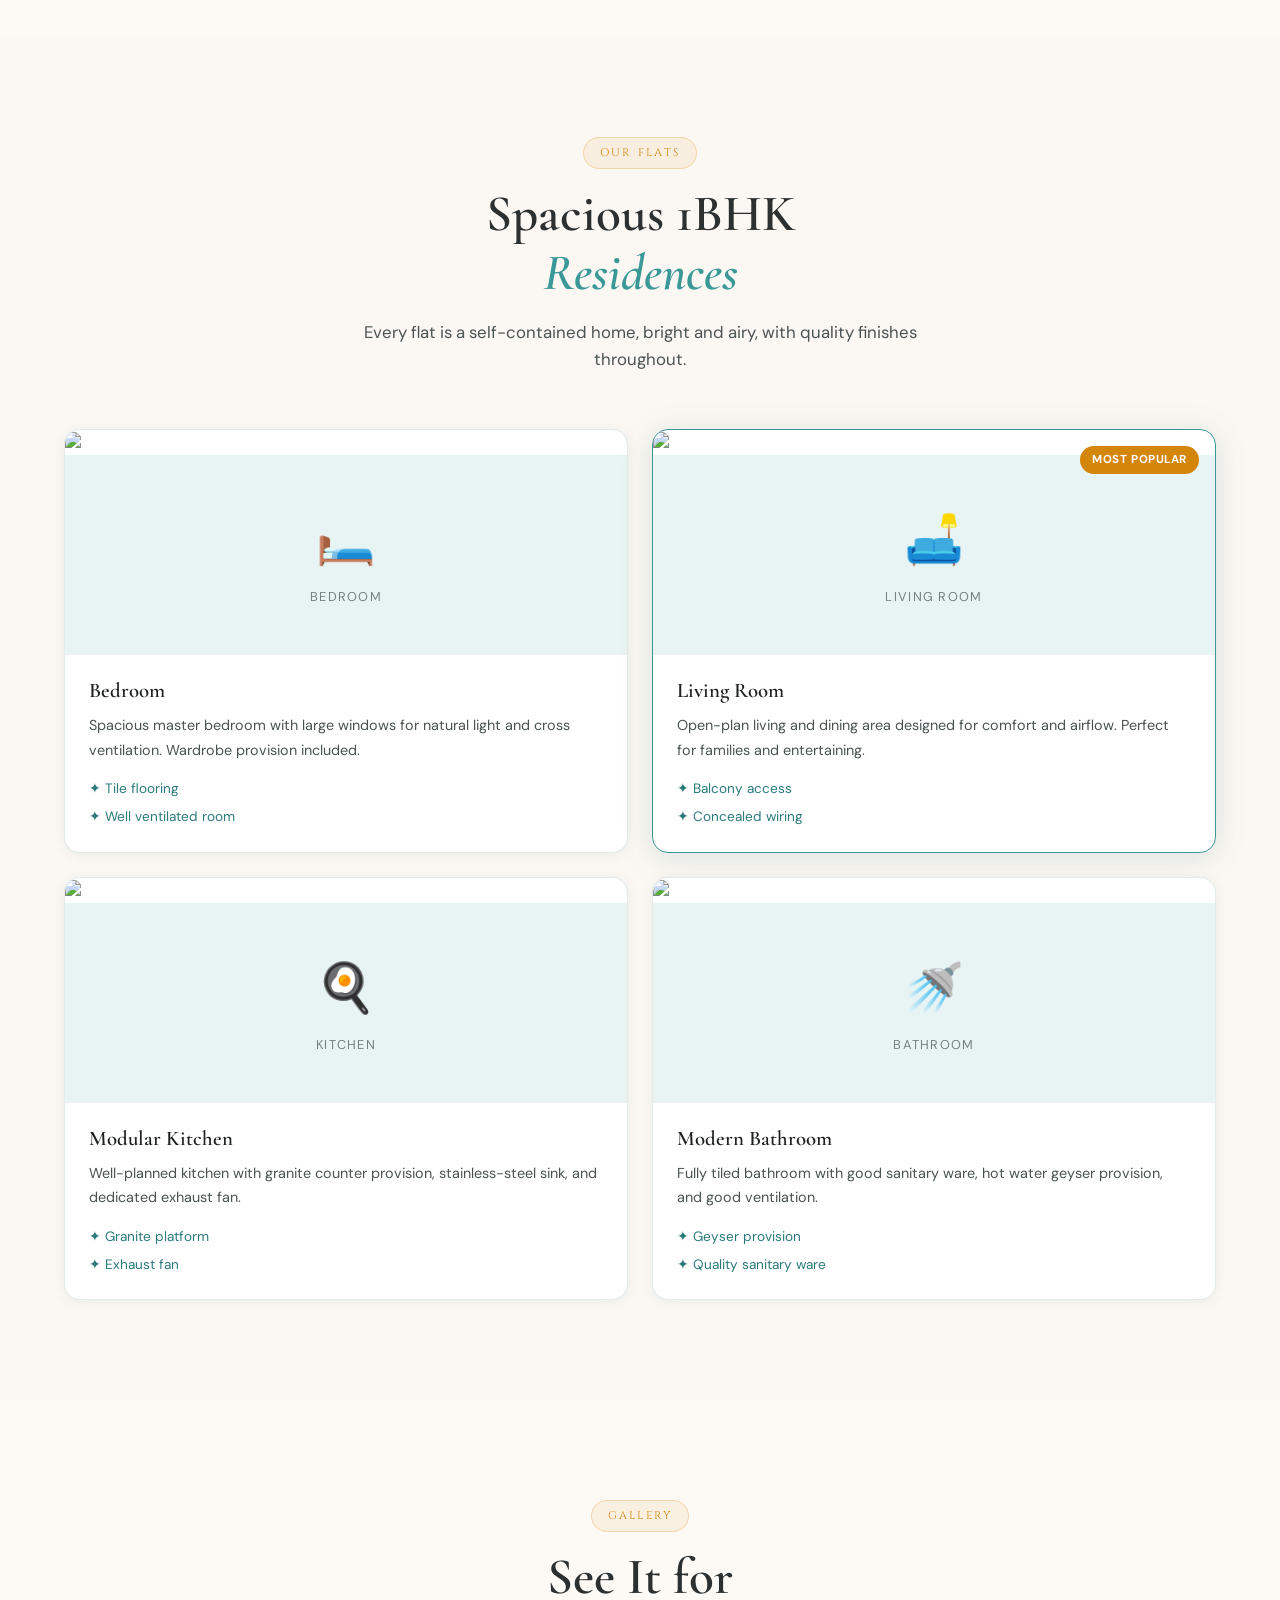
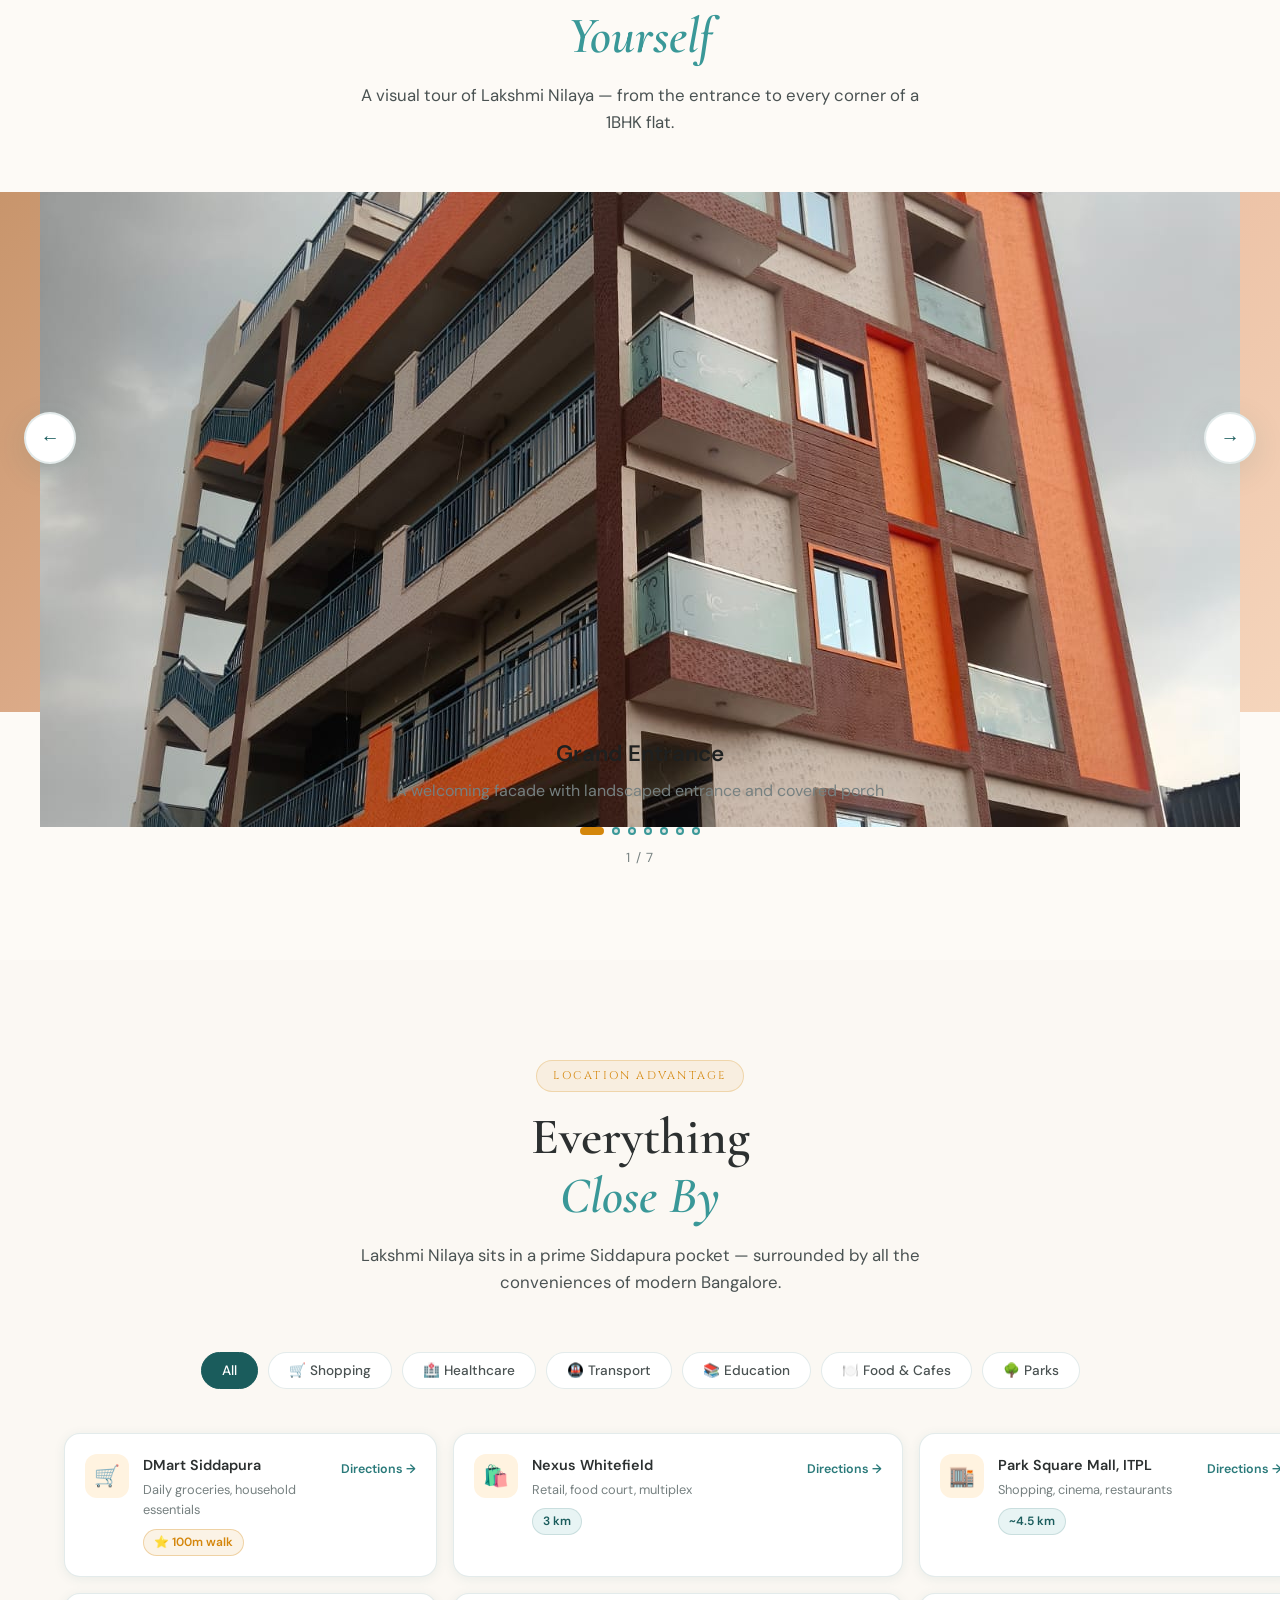
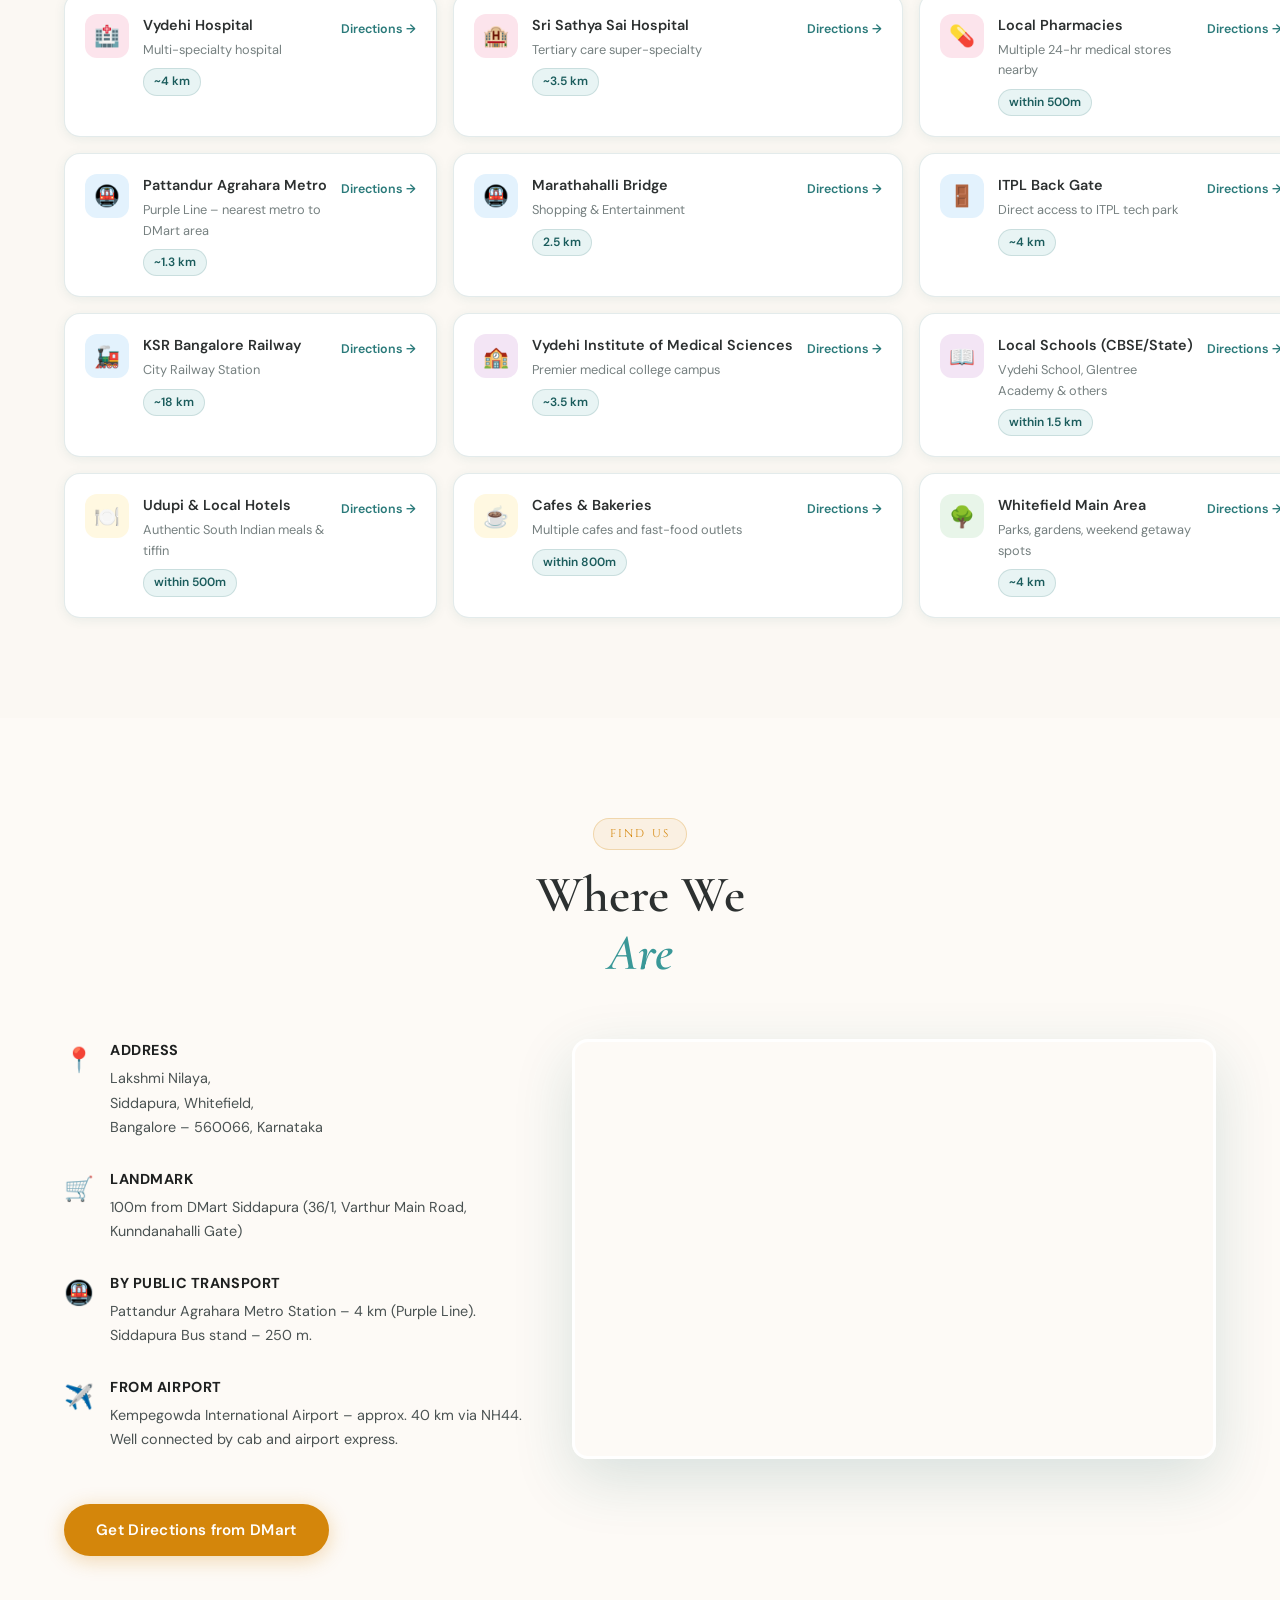
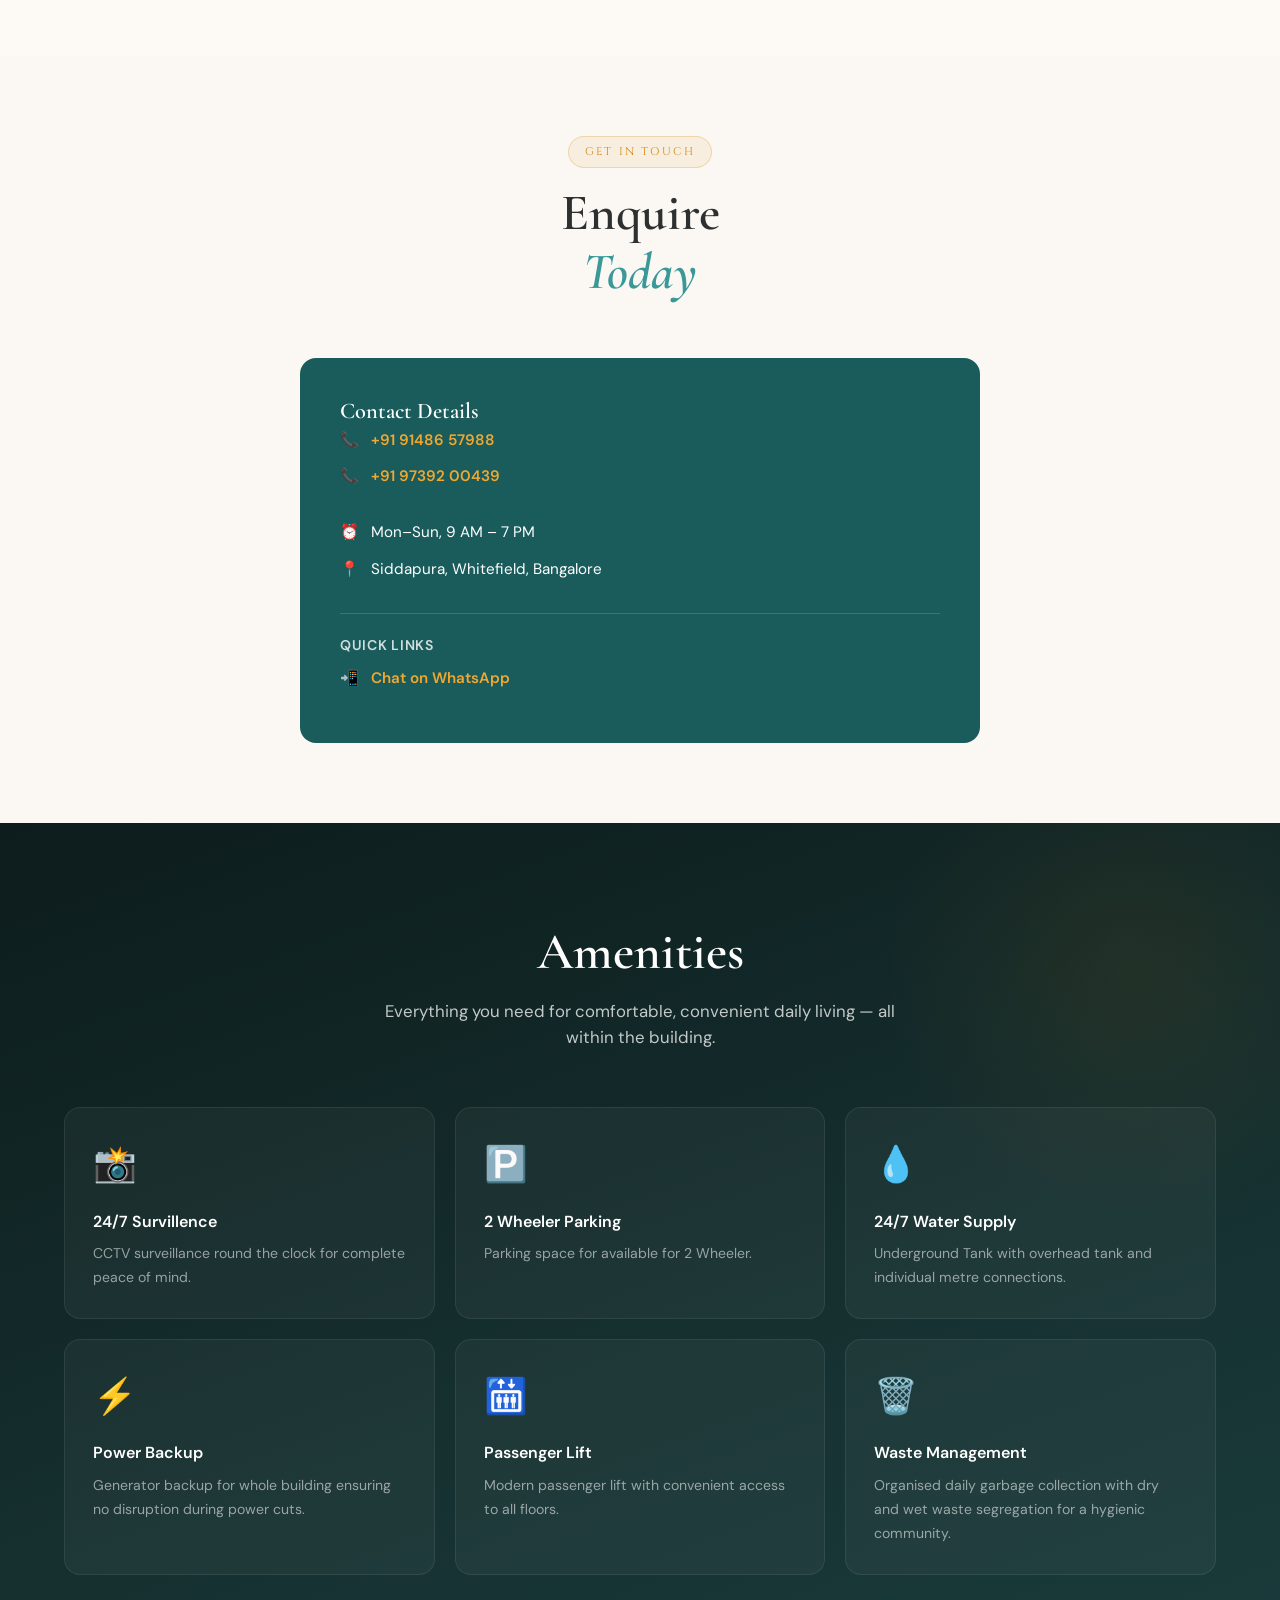
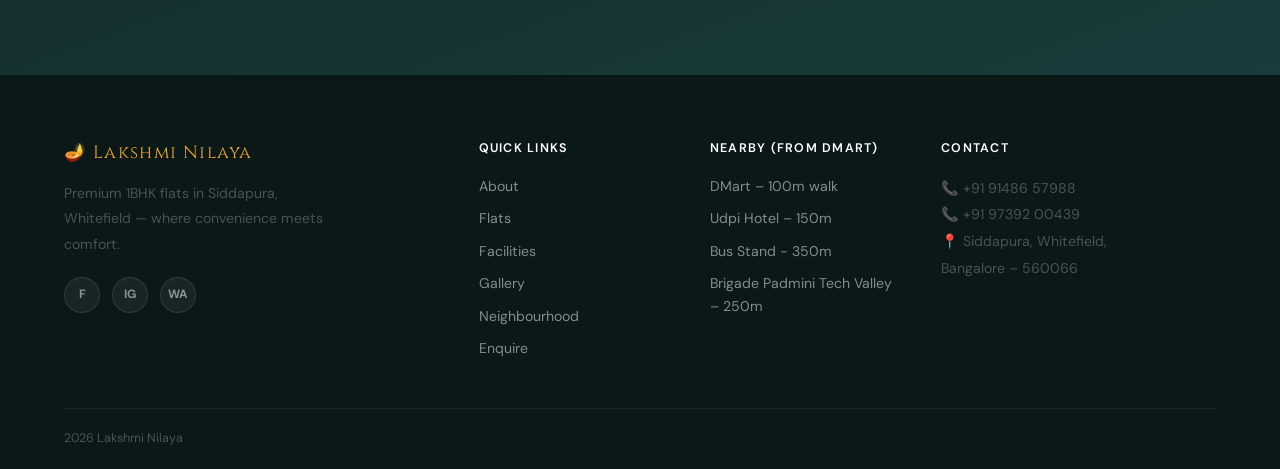
==== commit 447b8fa8: "Update index.html" ====
--- a/index.html
+++ b/index.html
@@ -102,7 +102,7 @@
       <div class="flats-grid">
 
         <div class="flat-card">
-          <!-- Image path: images/bedroom.jpg -->
+          <img src="images/bedroom.jpg" />
           <div class="flat-image-placeholder">
             <span class="flat-img-icon">🛏️</span>
             <span class="flat-img-label">Bedroom</span>
@@ -119,7 +119,7 @@
 
         <div class="flat-card highlight">
           <div class="flat-badge">Most Popular</div>
-          <!-- Image path: images/living-room.jpg -->
+          <img src="images/livingroom.jpg" />
           <div class="flat-image-placeholder">
             <span class="flat-img-icon">🛋️</span>
             <span class="flat-img-label">Living Room</span>
@@ -135,7 +135,7 @@
         </div>
 
         <div class="flat-card">
-          <!-- Image path: images/kitchen.jpg -->
+          <img src="images/kitchen" />
           <div class="flat-image-placeholder">
             <span class="flat-img-icon">🍳</span>
             <span class="flat-img-label">Kitchen</span>
@@ -151,8 +151,8 @@
         </div>
 
         <div class="flat-card">
-          <!-- Image path: images/bathroom.jpg -->
-          <div class="flat-image-placeholder">
+          <img src="images/bathroom.jpg" />
+            <div class="flat-image-placeholder">
             <span class="flat-img-icon">🚿</span>
             <span class="flat-img-label">Bathroom</span>
           </div>
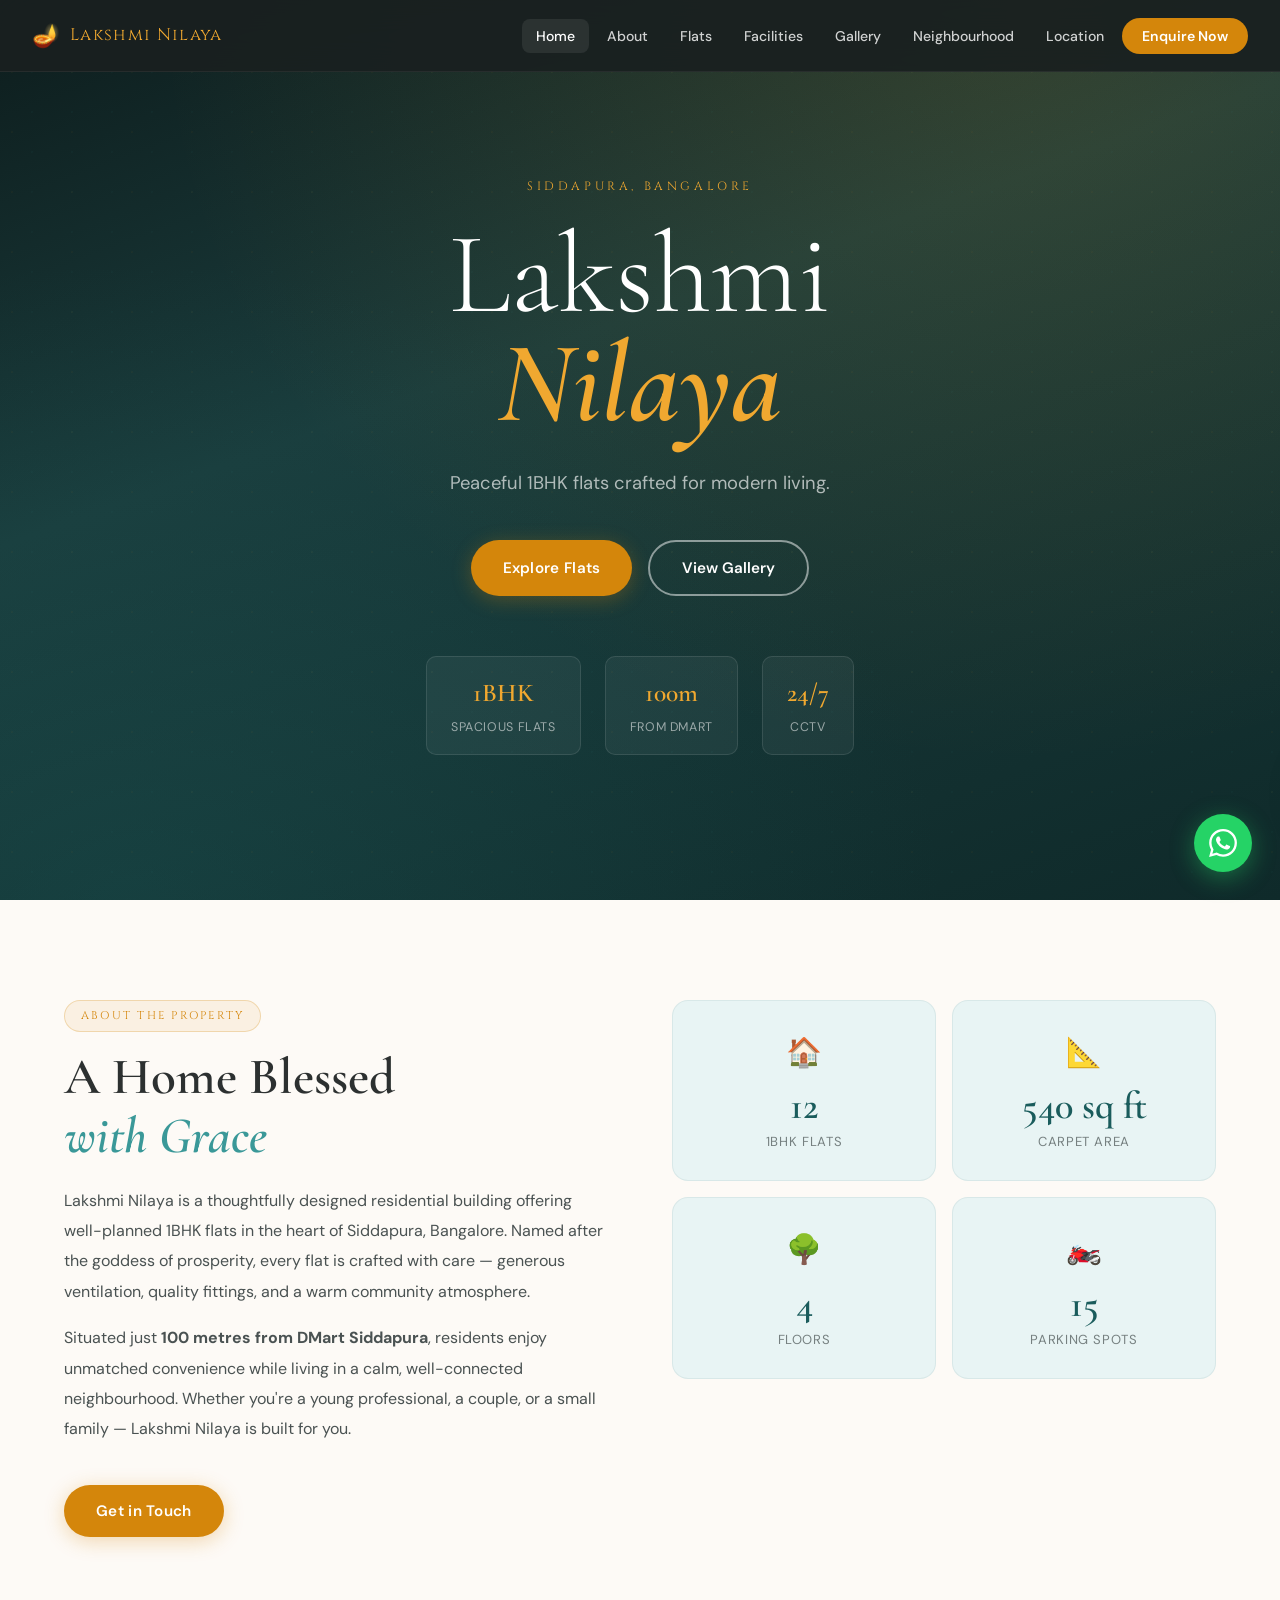
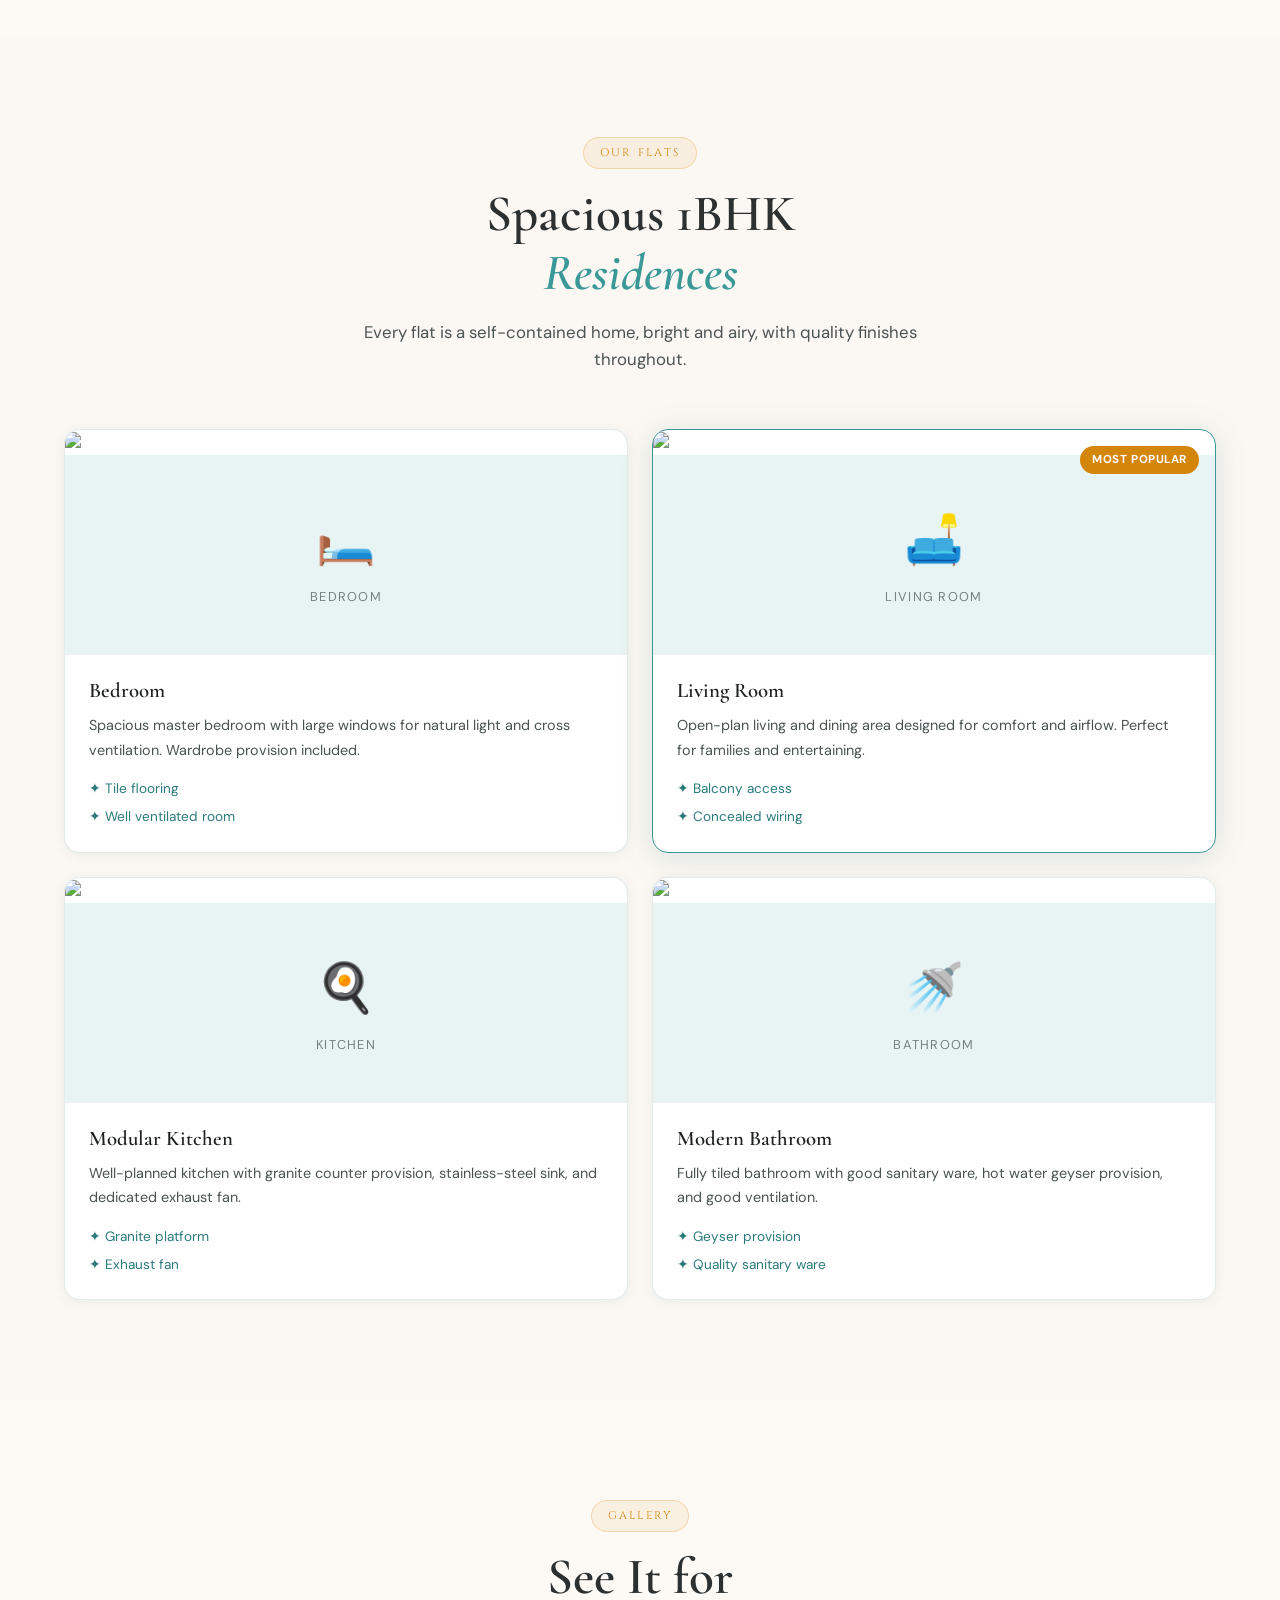
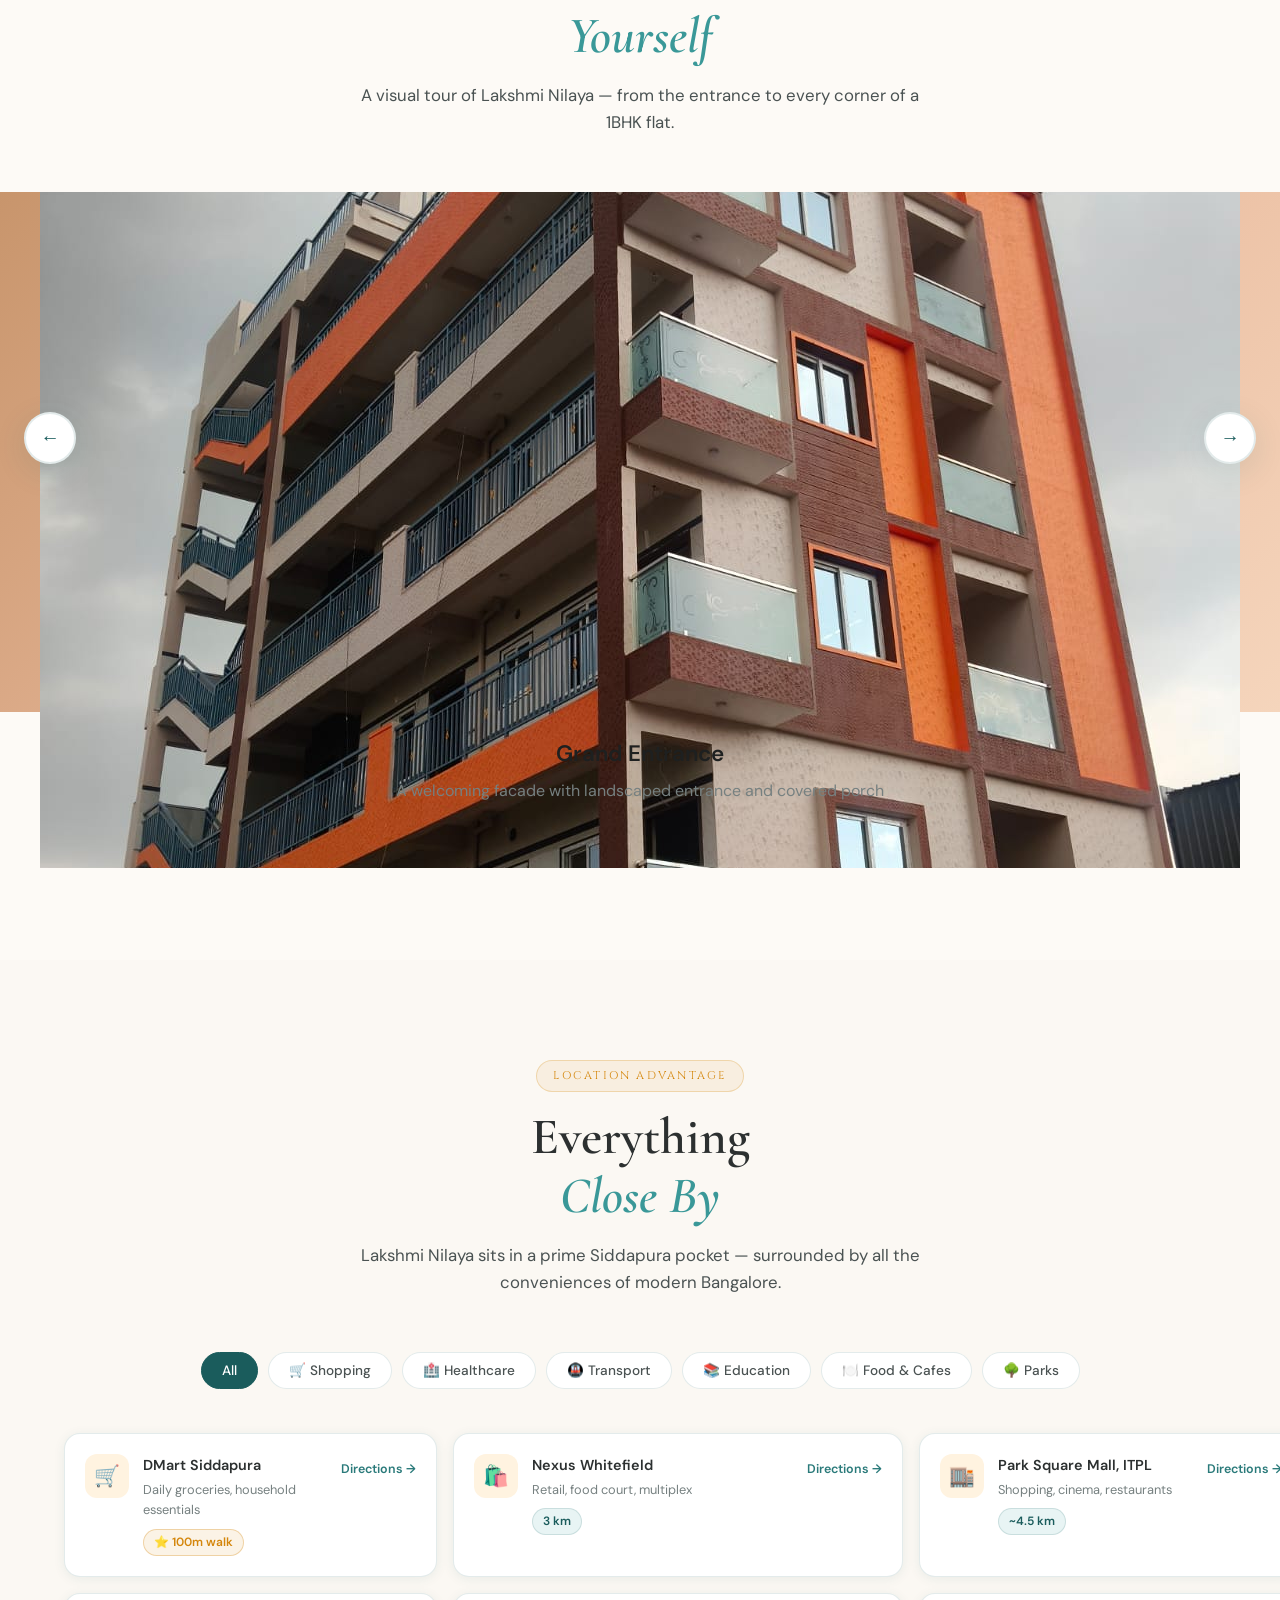
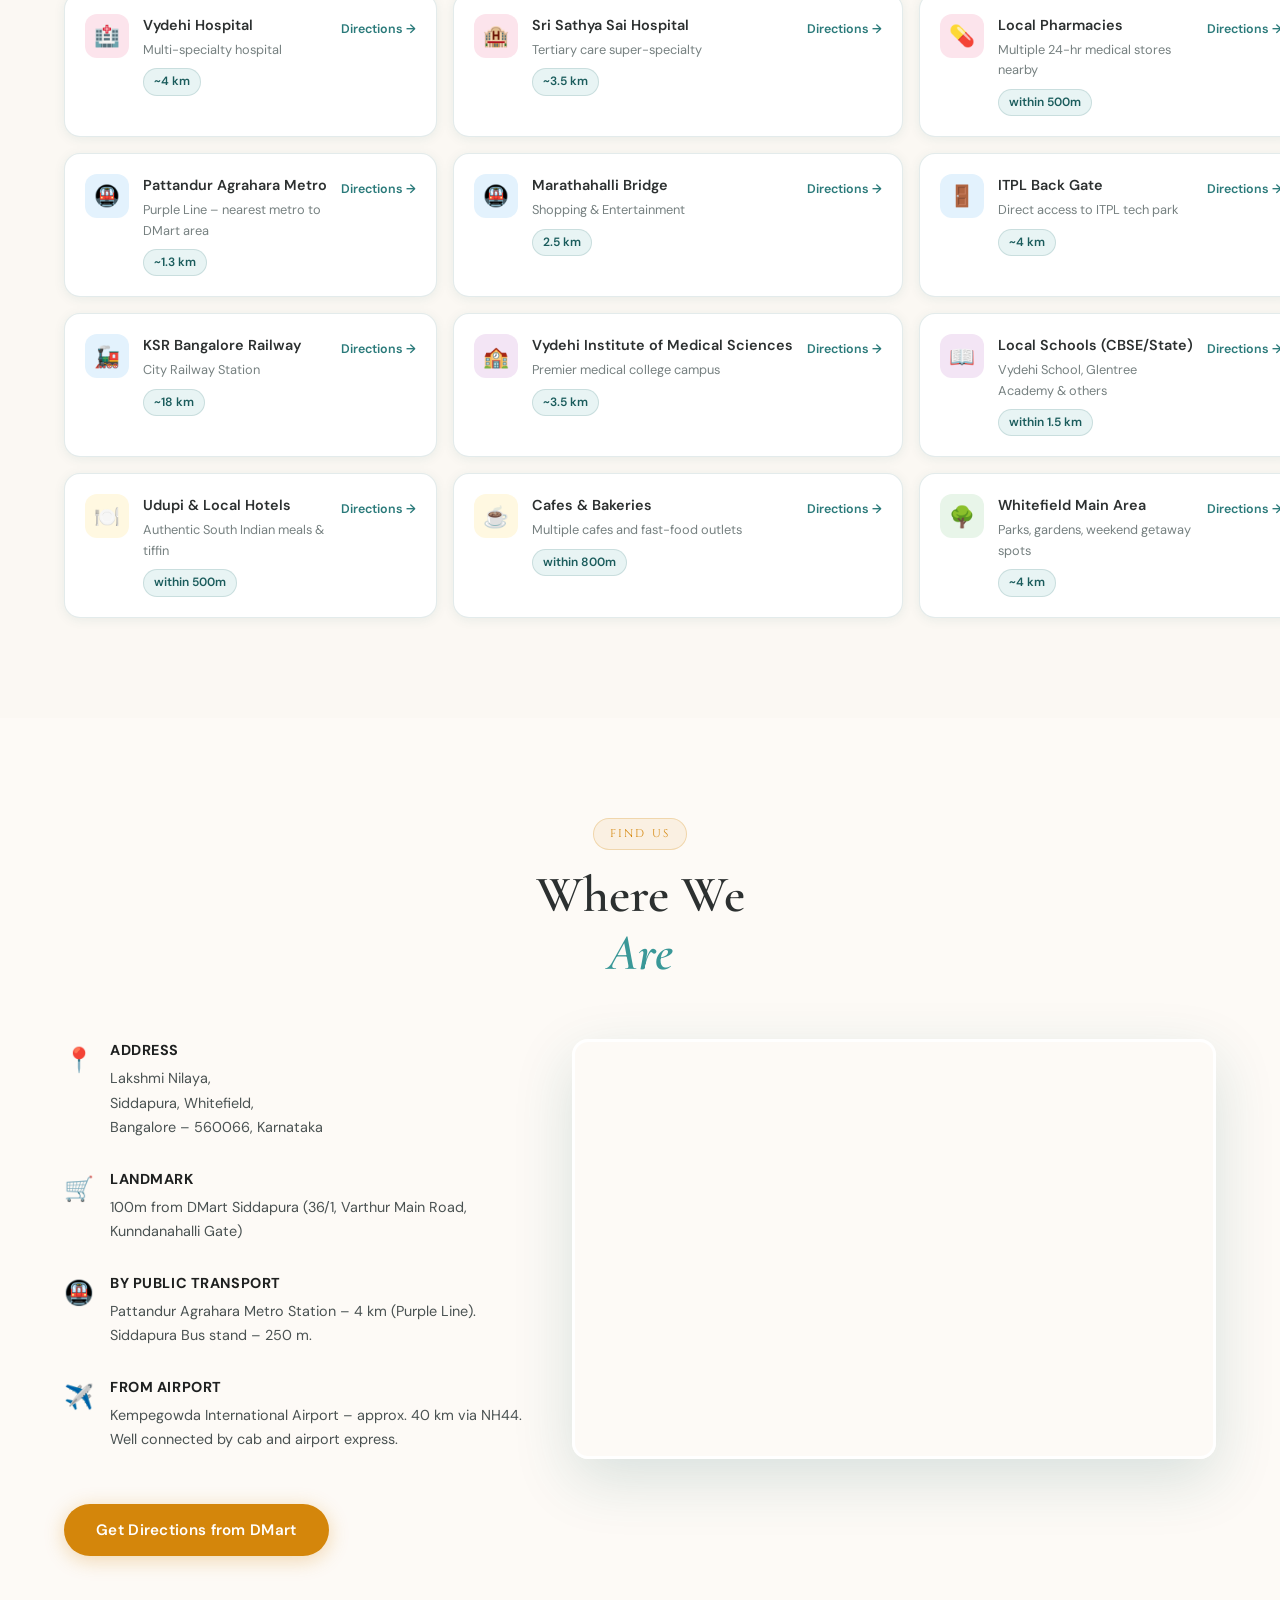
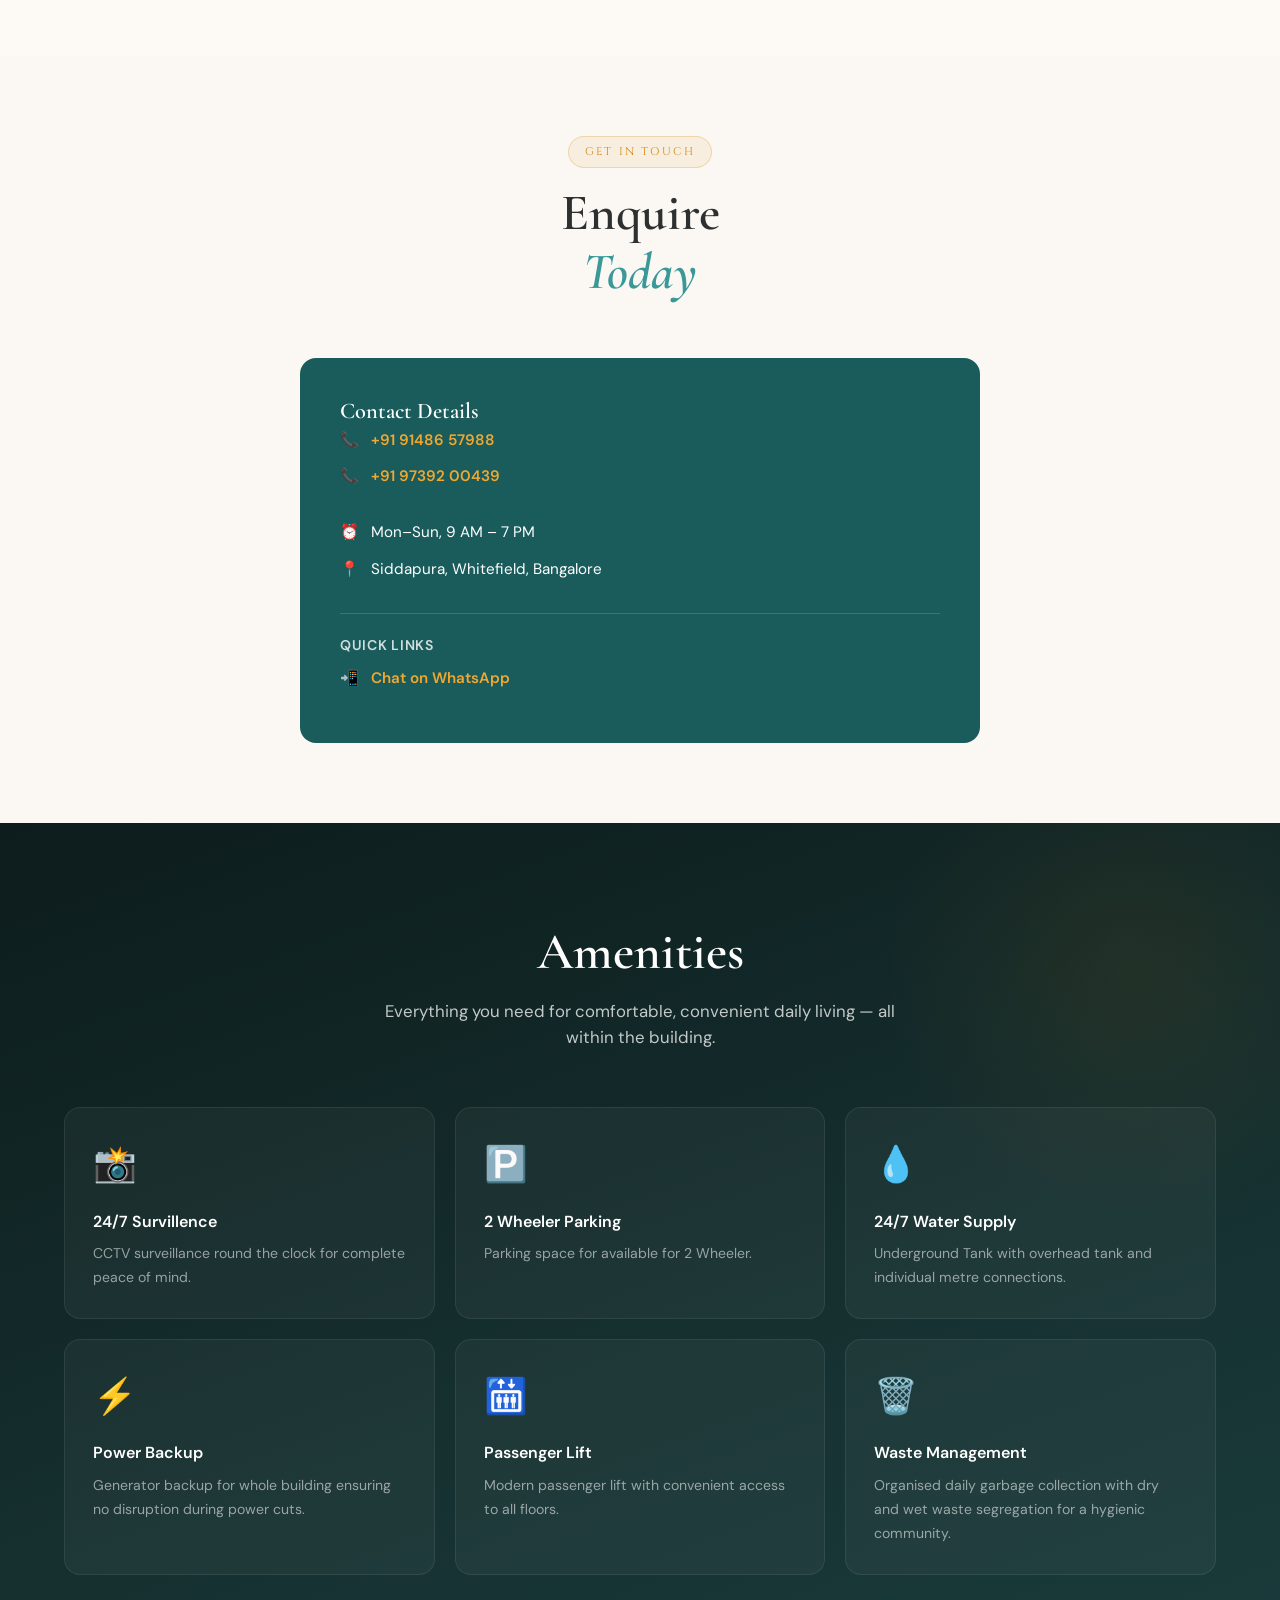
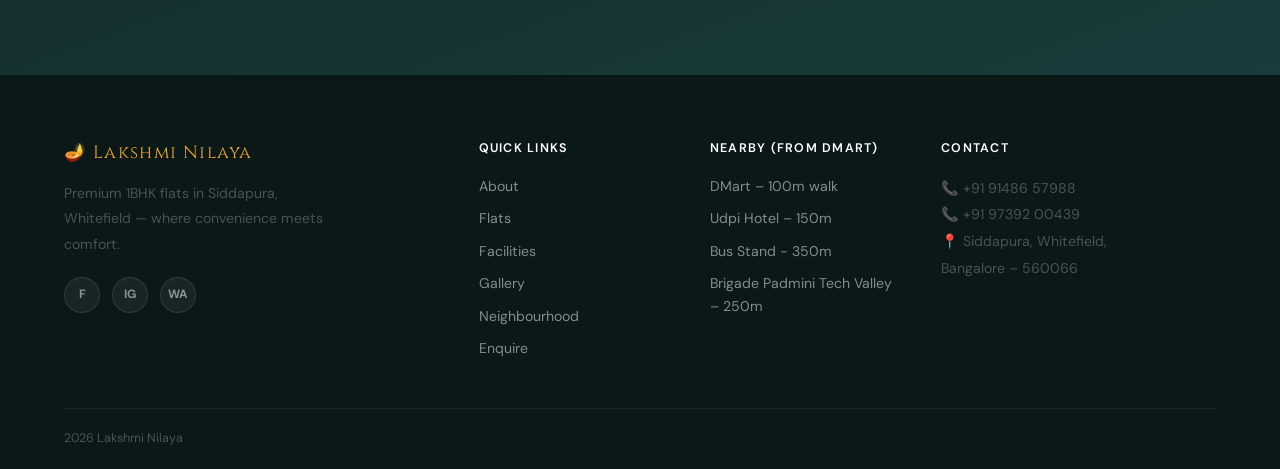
==== commit d136e809: "Update index.html" ====
--- a/index.html
+++ b/index.html
@@ -260,39 +260,6 @@
               <p>Fully tiled with premium sanitary ware and geyser provision</p>
             </div>
           </div>
-
-          <div class="fullhide">
-          <div class="carousel-slide">
-            <!-- To add image: replace the div below with:
-                 <img src="images/garden.jpg" alt="Garden" class="slide-img" />
-            -->
-            <div class="slide-placeholder" style="background: linear-gradient(135deg, #8a9a6d 0%, #b8c89a 50%, #dce8c8 100%);">
-              <span class="slide-icon">🌿</span>
-              <span class="slide-label"> Terrace</span>
-              <span class="slide-sub">Replace with your photo</span>
-            </div>
-            <div class="slide-caption">
-              <h4>Landscaped Greenery</h4>
-              <p>A peaceful garden space at the building's entrance for relaxation</p>
-            </div>
-          </div>
-        </div>
-          <div class="carousel-slide">
-            <!-- To add image: replace the div below with:
-                 <img src="images/parking.jpg" alt="Parking Area" class="slide-img" />
-            -->
-            <div class="slide-placeholder" style="background: linear-gradient(135deg, #9a6d6d 0%, #c89a9a 50%, #e8c8c8 100%);">
-              <span class="slide-icon">🅿️</span>
-              <span class="slide-label">Parking Area</span>
-              <span class="slide-sub">Replace with your photo</span>
-            </div>
-            <div class="slide-caption">
-              <h4>Covered Parking</h4>
-              <p>Dedicated stilt parking for all residents, safe and well-lit</p>
-            </div>
-          </div>
-
-        </div>
       </div>
       <button class="carousel-btn next" id="nextBtn" aria-label="Next image">&#8594;</button>
       <div class="carousel-dots" id="carouselDots"></div>
